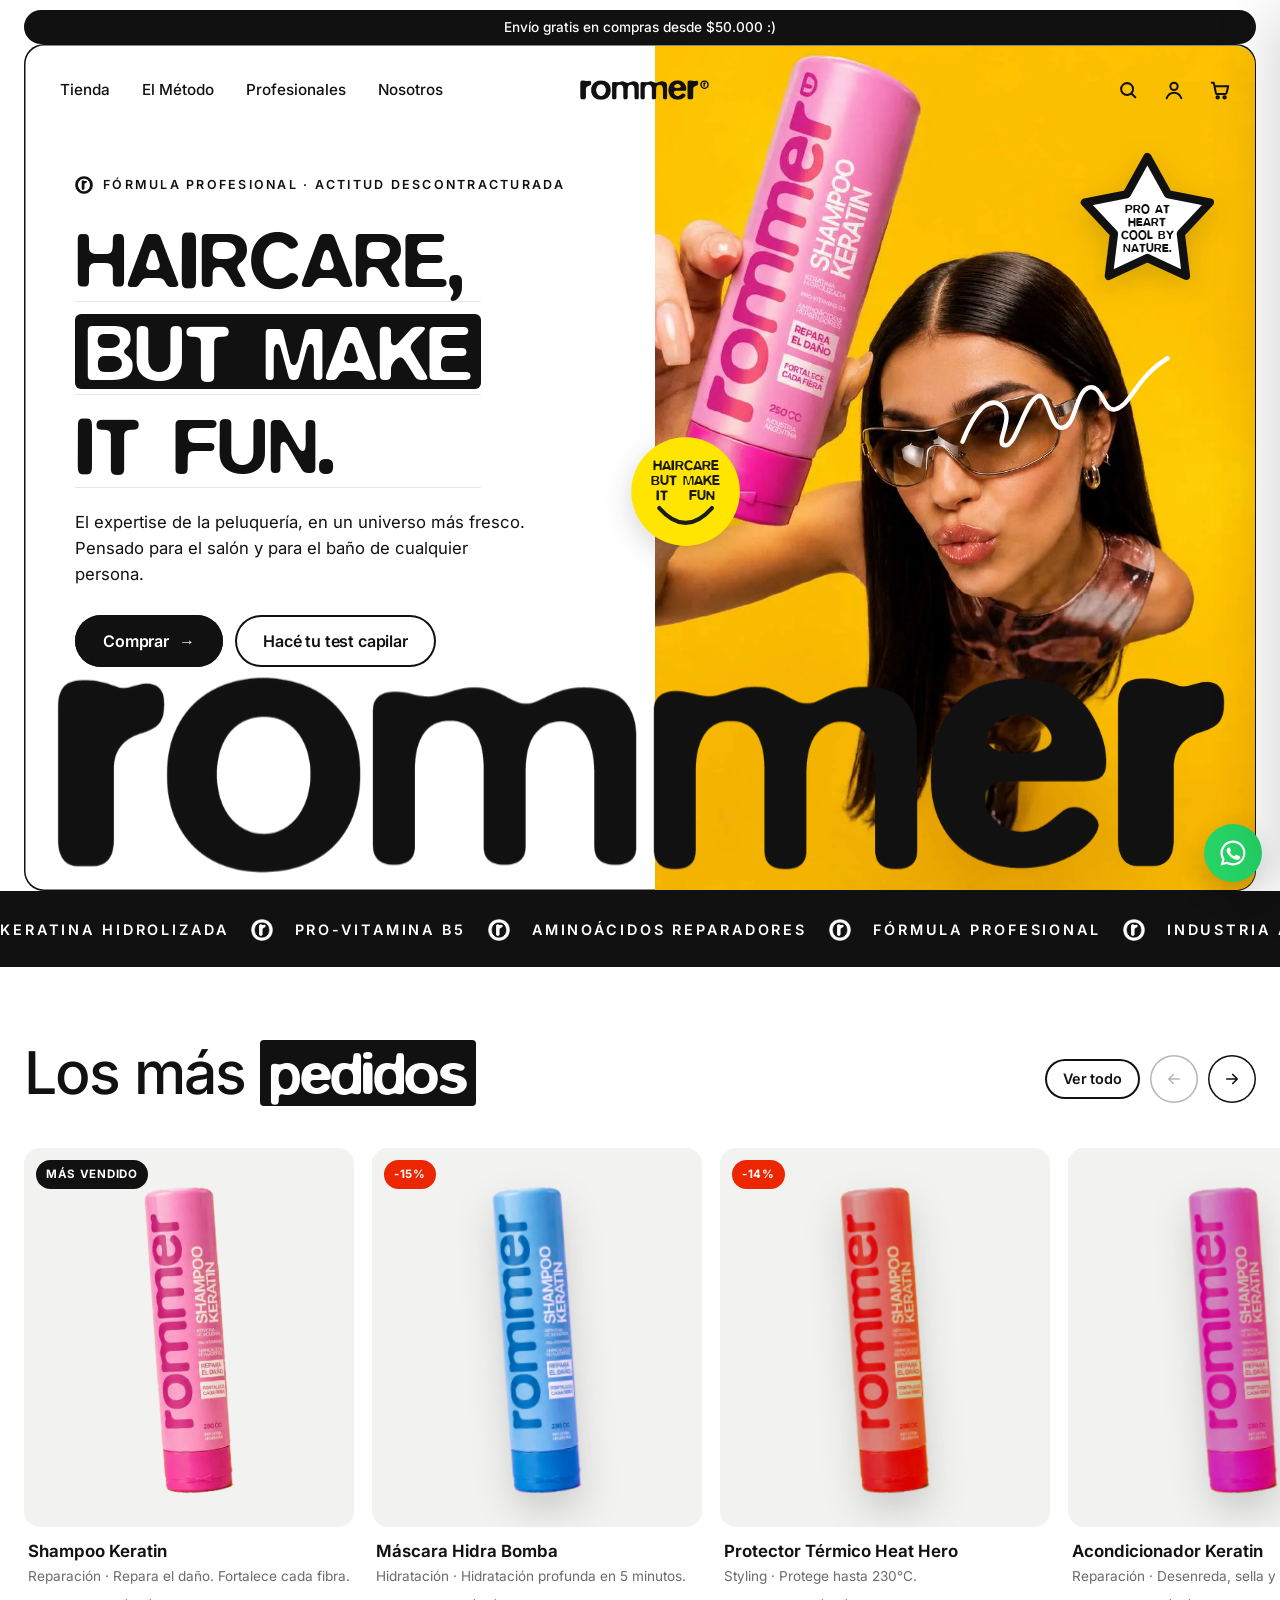
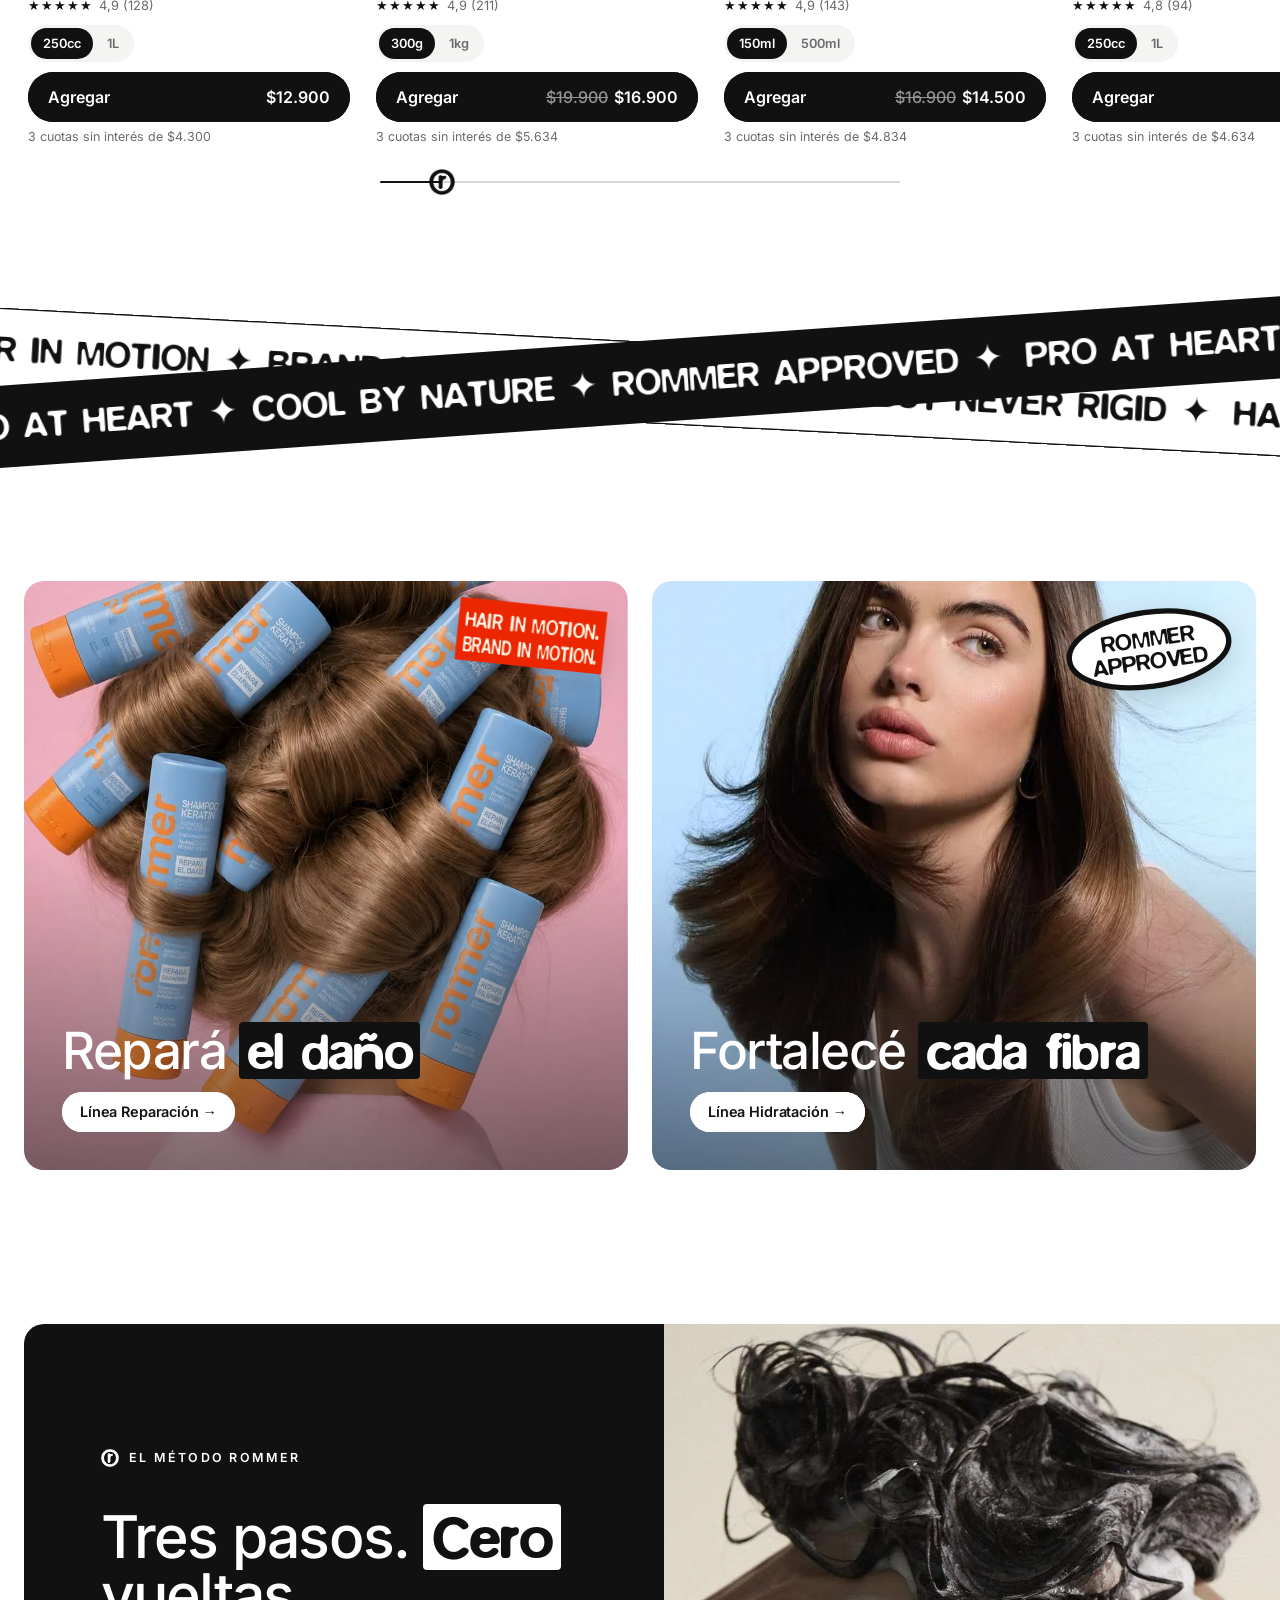
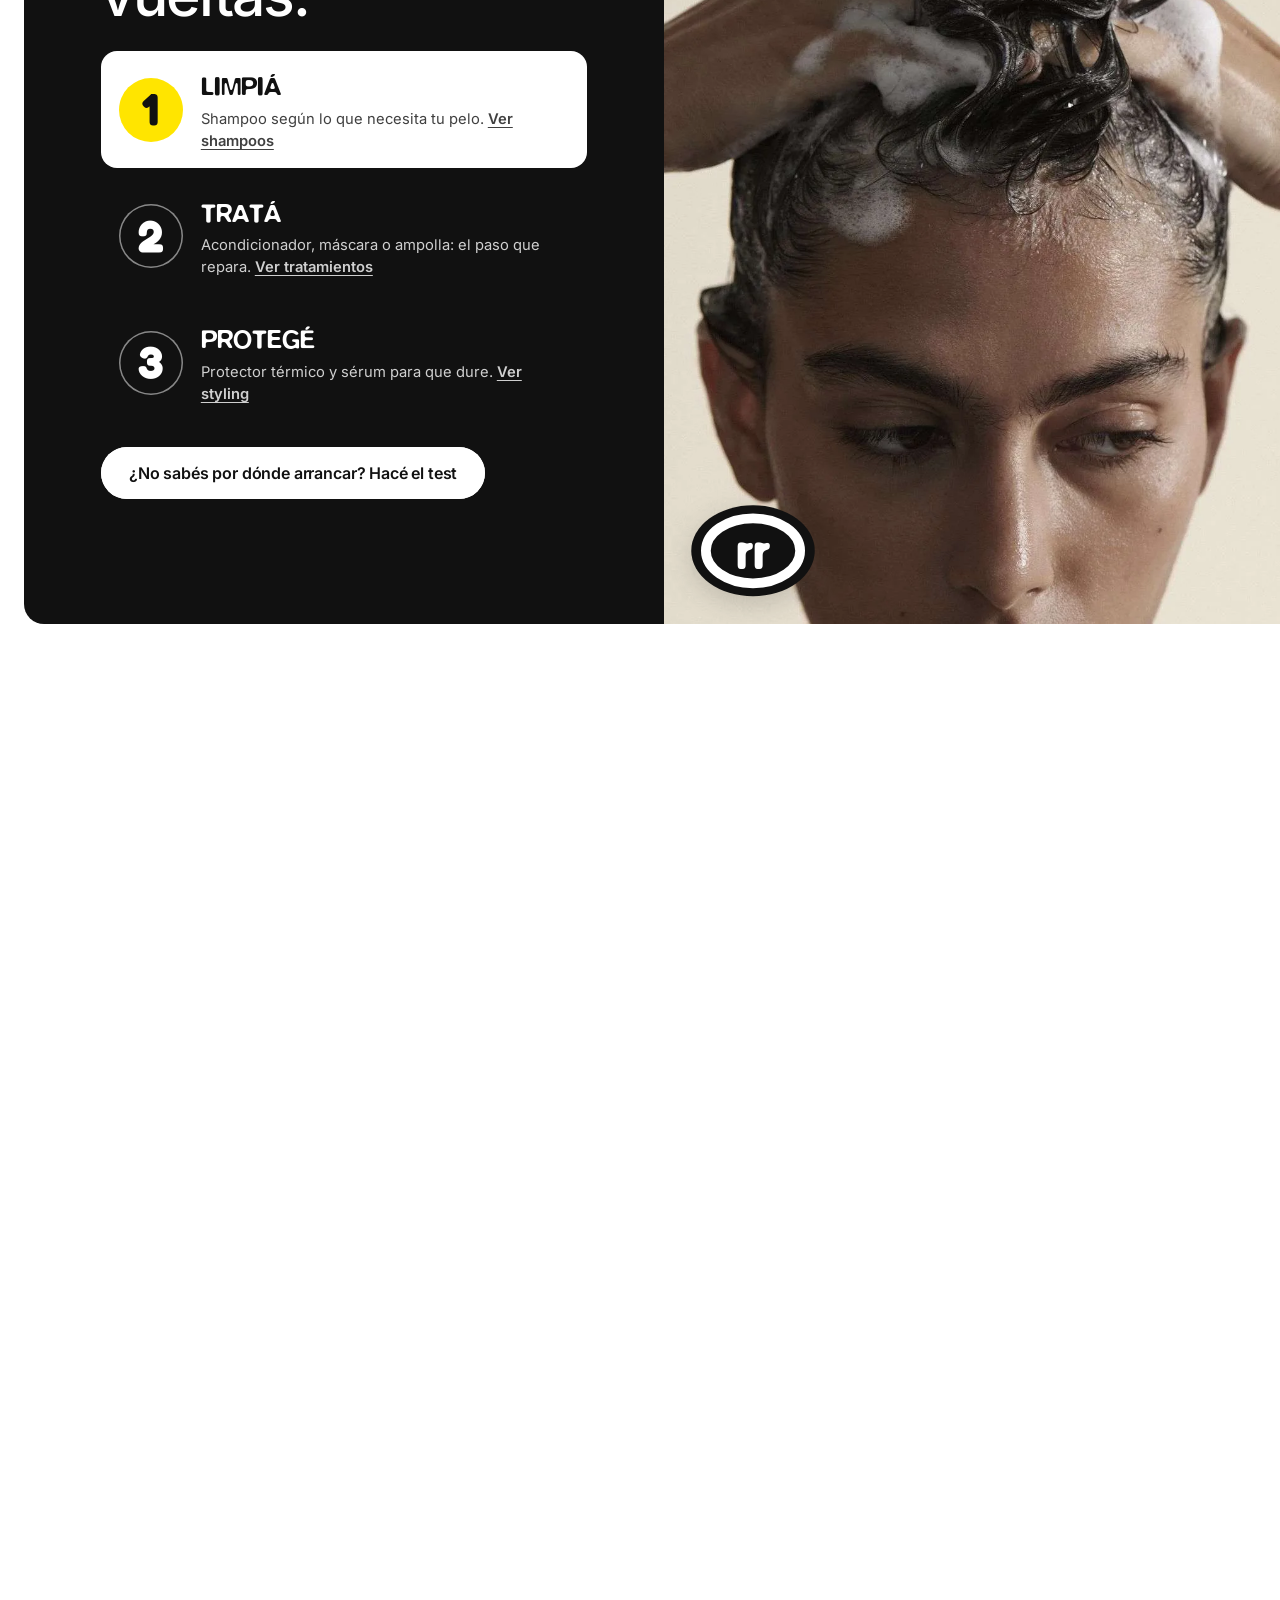
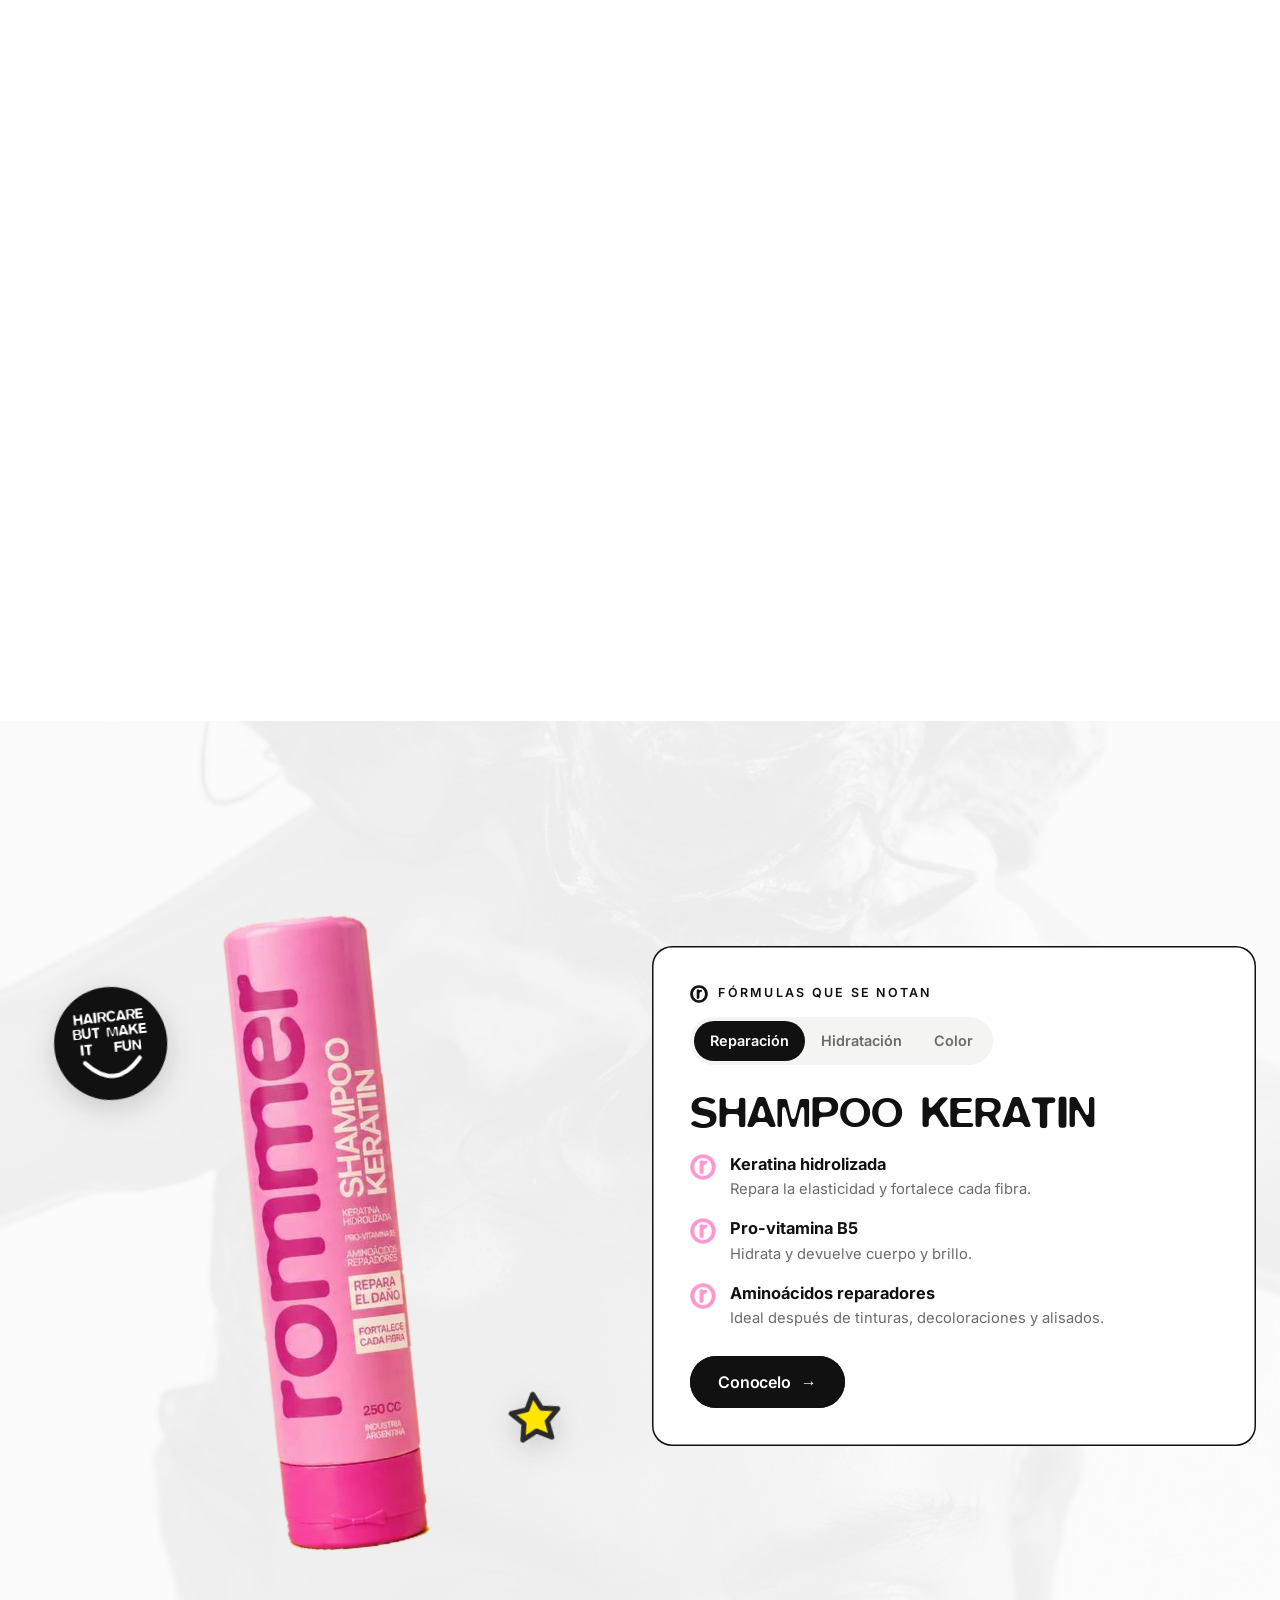
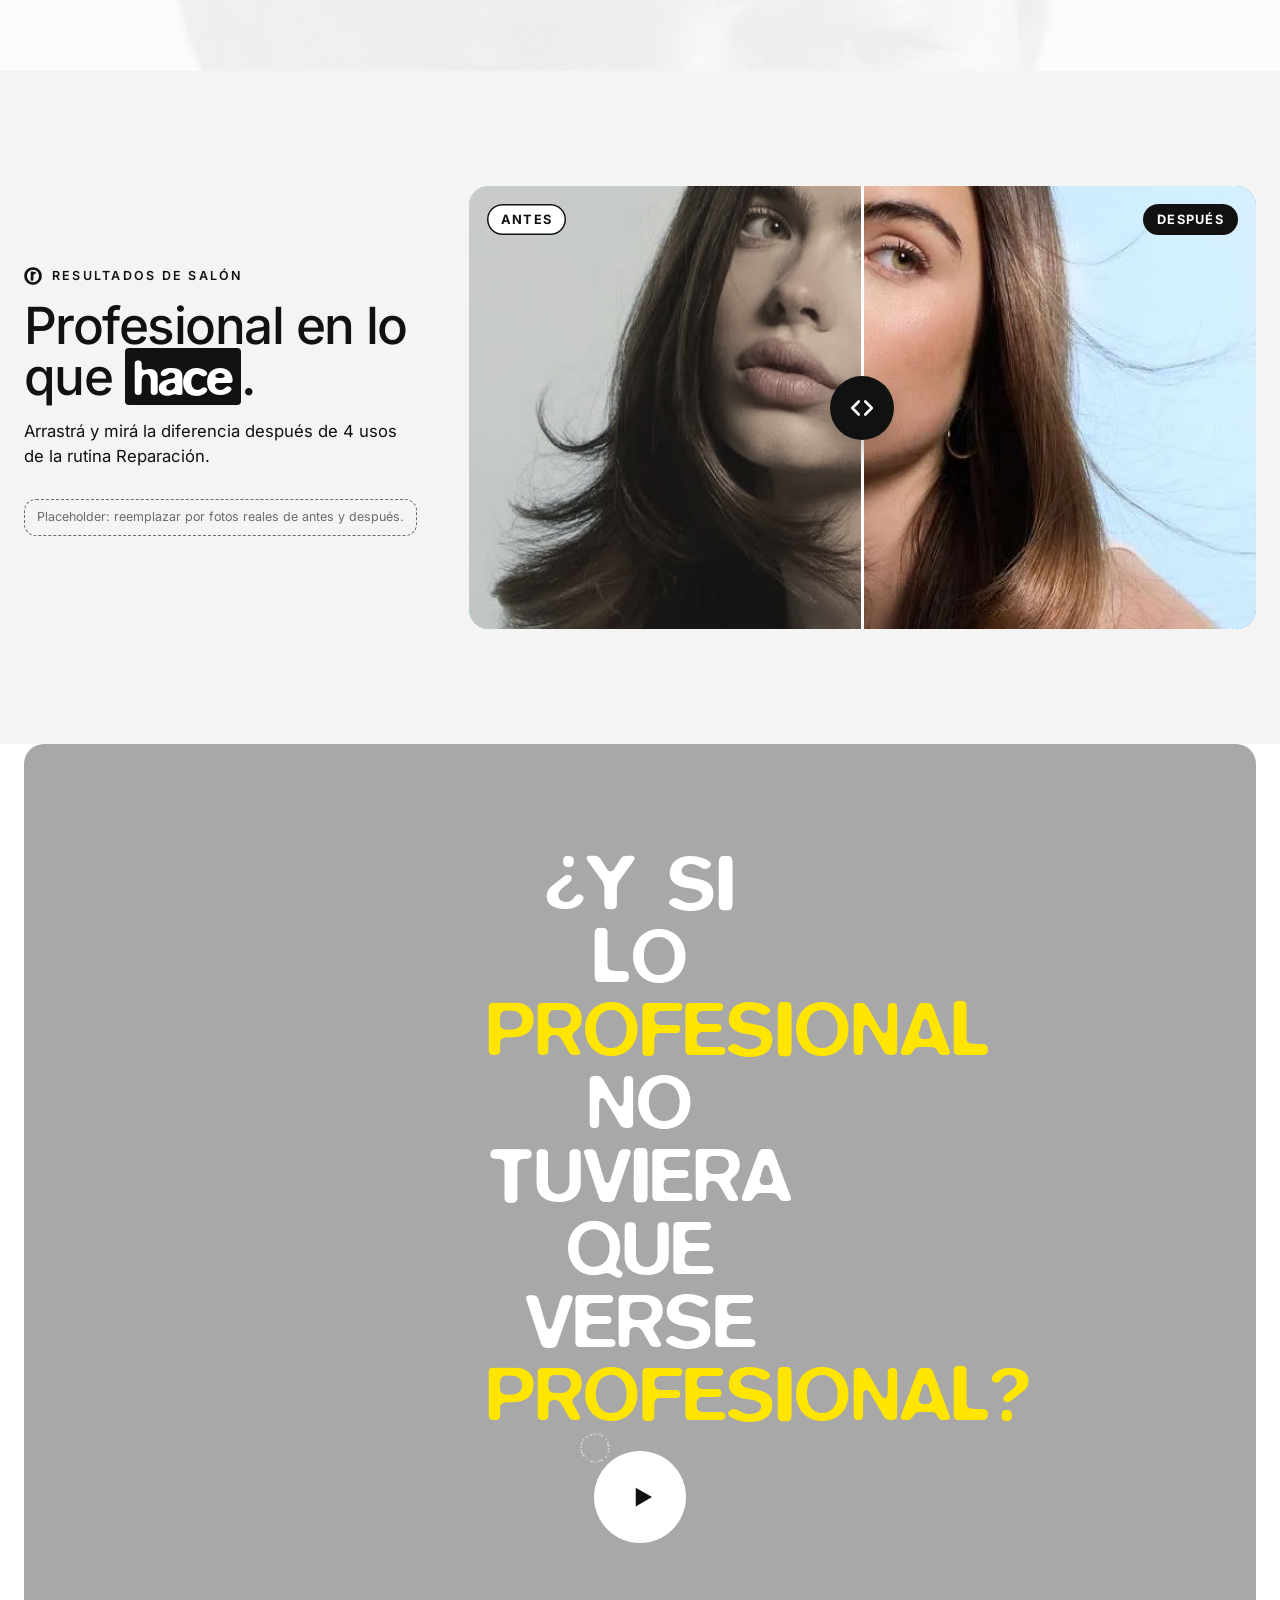
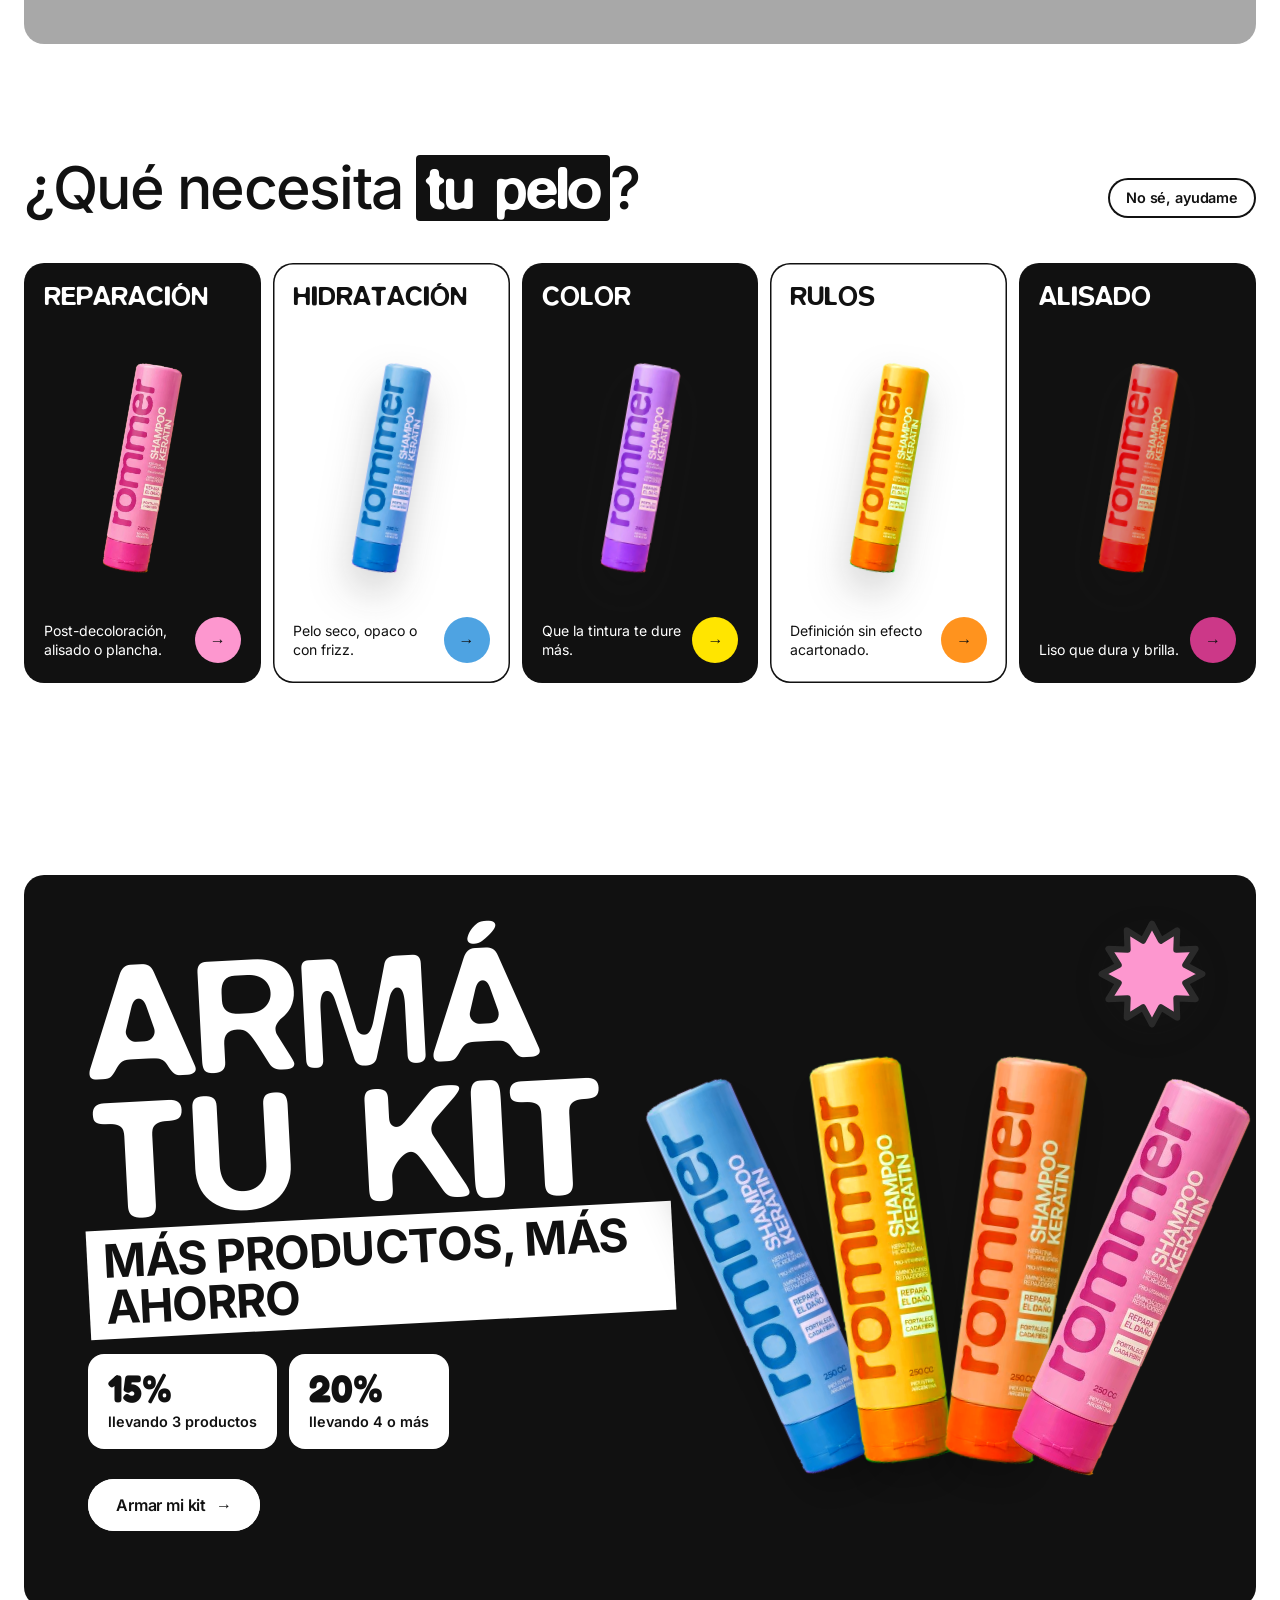
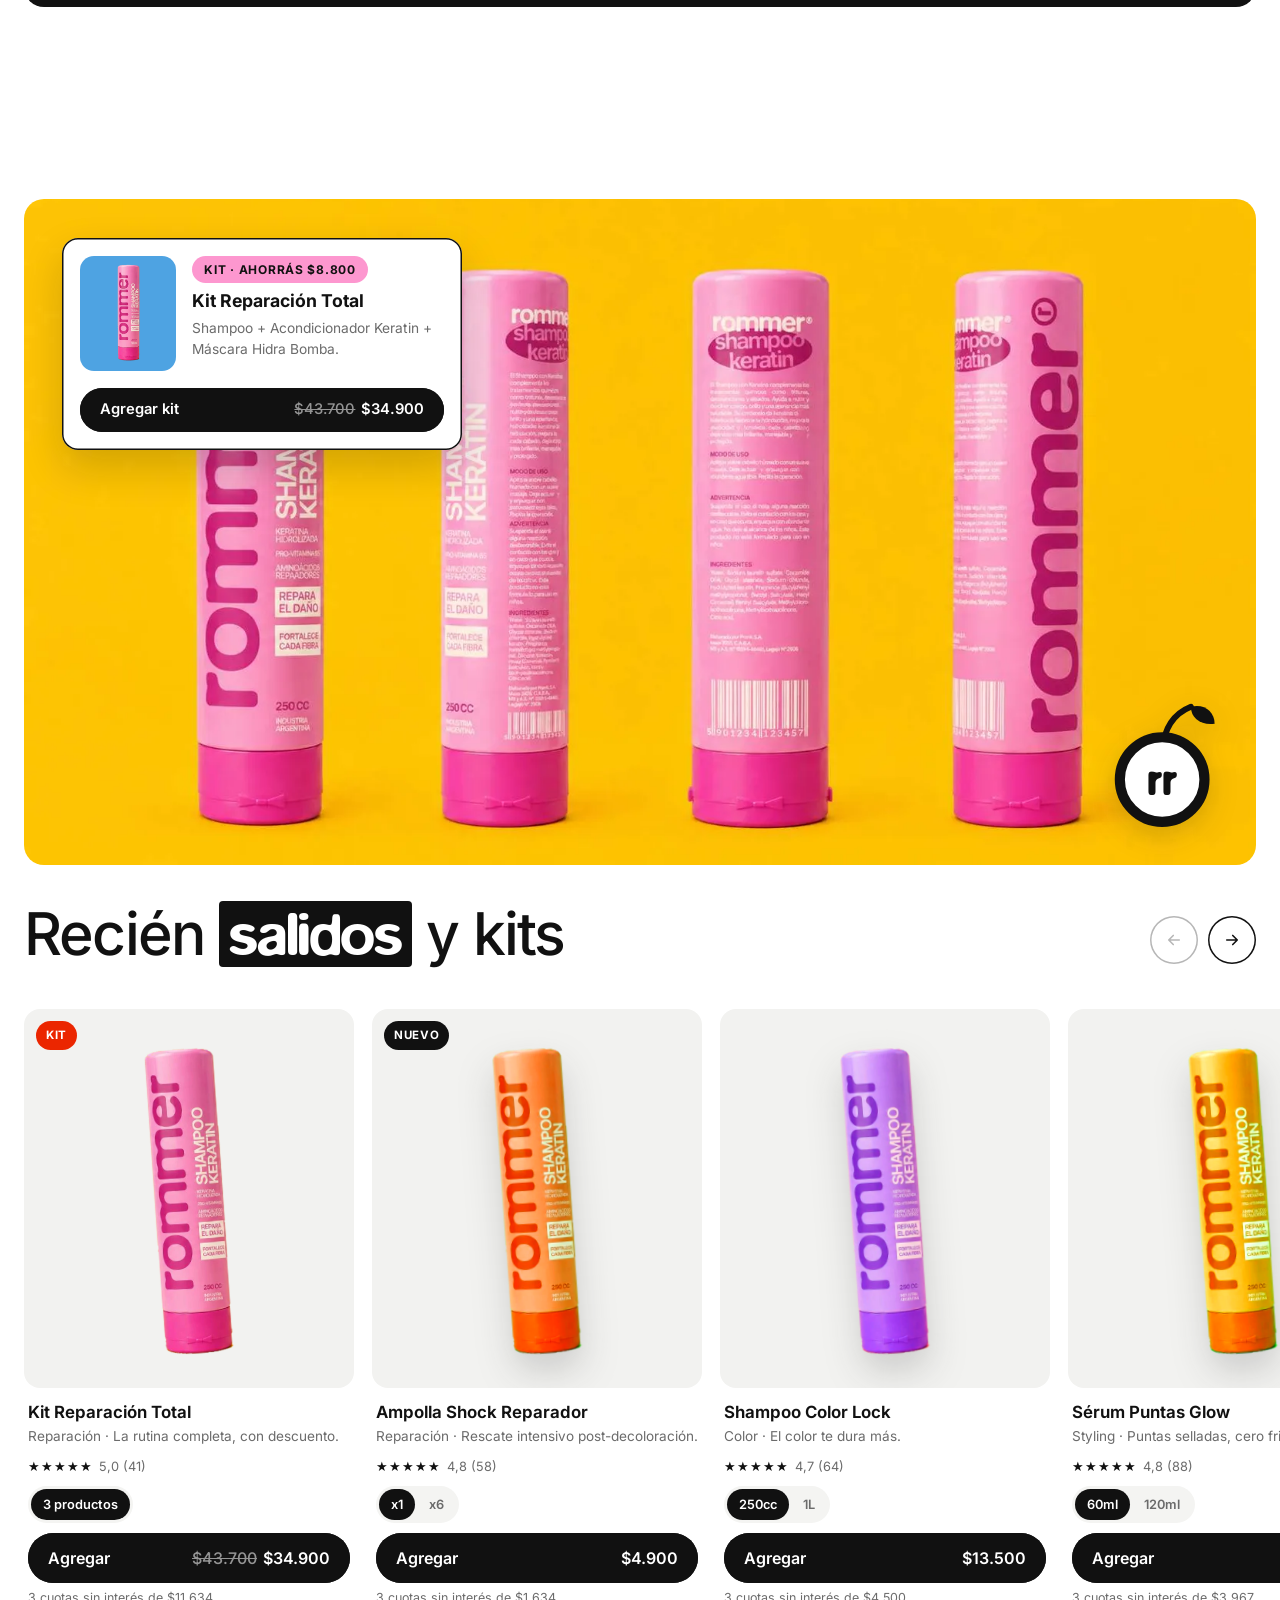
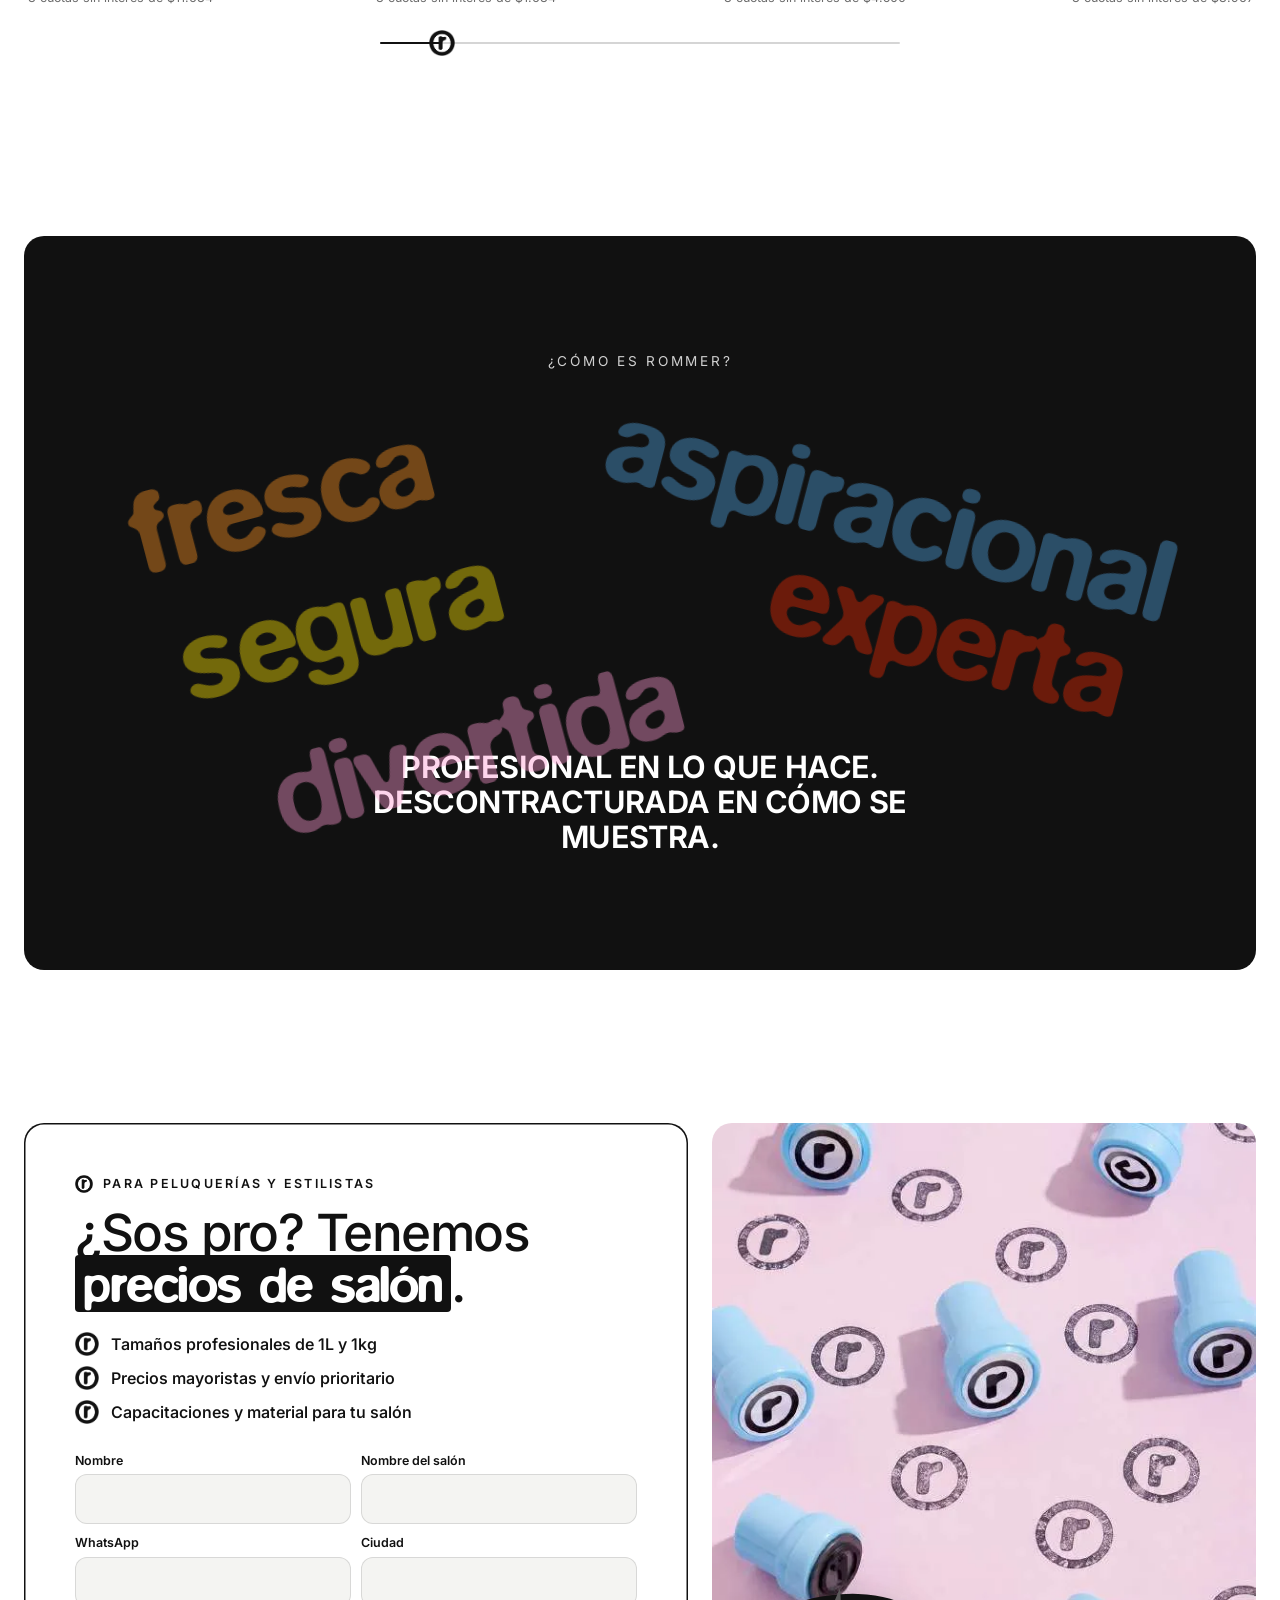
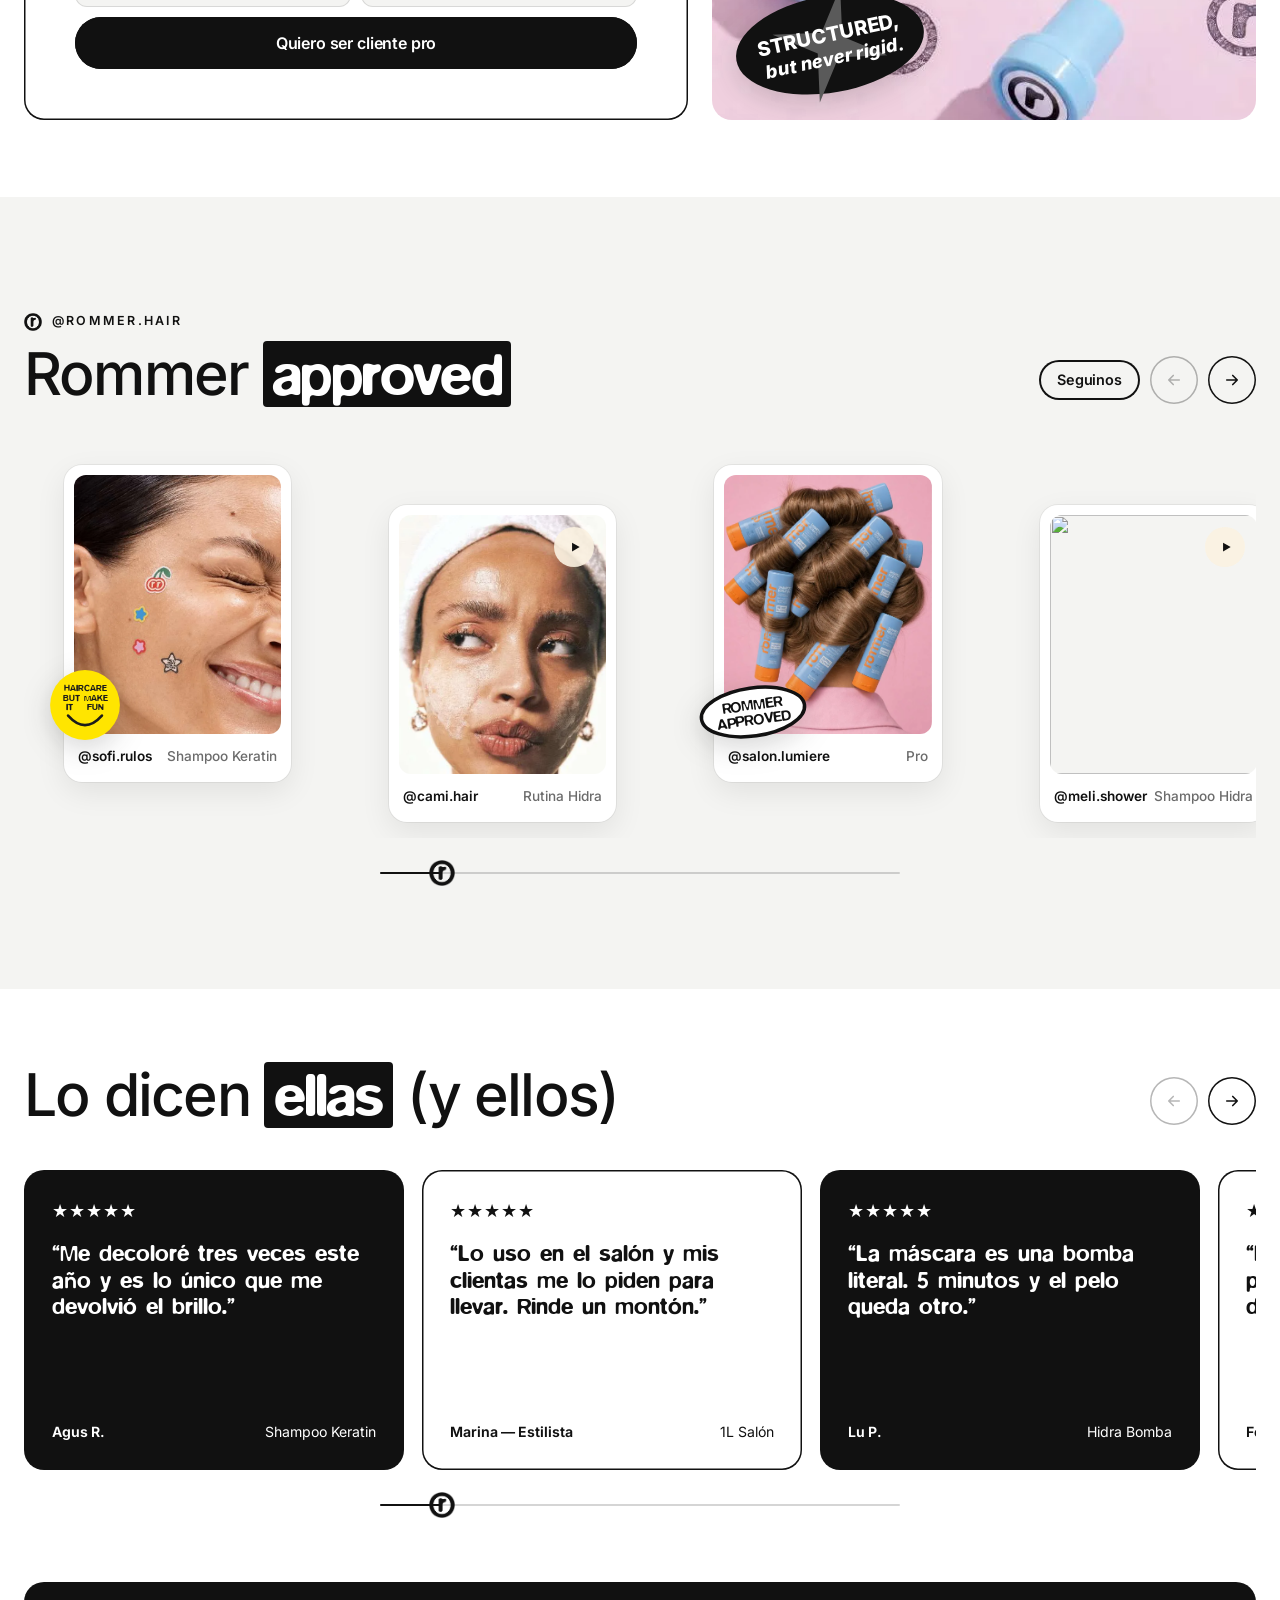
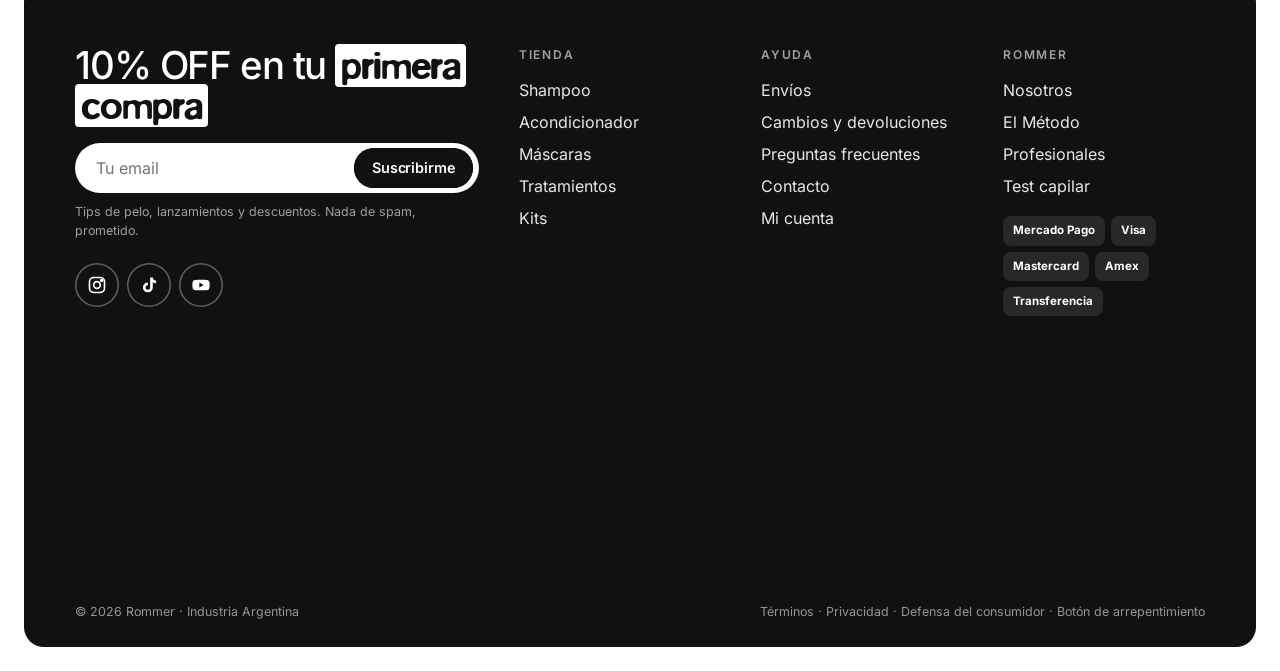
==== index.html @ c5ad6b95 "Add files via upload" ====
<!doctype html>
<html lang="es-AR">
<head>
<meta charset="utf-8">
<meta name="viewport" content="width=device-width, initial-scale=1">
<title>Rommer — Cuidado capilar, pero con onda</title>
<meta name="description" content="Rommer: fórmula profesional, actitud descontracturada. Shampoo, acondicionador, máscaras y tratamientos para usar en casa o en el salón.">
<link rel="preload" href="assets/fonts/blur-medium.woff2" as="font" type="font/woff2" crossorigin>
<link rel="preload" href="assets/fonts/fredoka-latin-standard-normal.woff2" as="font" type="font/woff2" crossorigin>
<link rel="preload" href="assets/fonts/inter-latin-wght-normal.woff2" as="font" type="font/woff2" crossorigin>
<link rel="stylesheet" href="vendor/swiper-bundle.min.css">
<link rel="stylesheet" href="vendor/lenis.css">
<link rel="stylesheet" href="assets/css/rommer.css">
</head>
<body data-page="home">

<!-- Preloader -->
<div class="preloader" aria-hidden="true"><span class="js-wordmark"></span><div class="preloader__bar"><i></i></div></div>

<!-- 1. Barra de anuncio -->
<div class="announce" role="region" aria-label="Novedades">
  <div class="announce__pill">
    <p class="announce__msg">Prototipo de diseño · productos y precios de ejemplo</p>
    <p class="announce__msg">Envío gratis en compras desde $50.000 :)</p>
    <p class="announce__msg">3 cuotas sin interés con todas las tarjetas</p>
    <p class="announce__msg">Armá tu kit: 3 productos 15% OFF · 4 productos 20% OFF</p>
  </div>
</div>

<!-- 2. Header -->
<header class="header">
  <div class="header__bar">
    <nav class="header__nav" aria-label="Principal">
      <button class="js-mega" aria-expanded="false" aria-controls="mega">Tienda</button>
      <a href="#metodo">El Método</a>
      <a href="#profesionales">Profesionales</a>
      <a href="#" class="js-soon" data-soon="La página Nosotros la armamos en la próxima etapa">Nosotros</a>
    </nav>
    <button class="icon-btn burger js-burger" aria-label="Abrir menú"><svg viewBox="0 0 24 24" fill="none" stroke="currentColor" stroke-width="2.2" stroke-linecap="round"><path d="M4 8h16M4 16h11"/></svg></button>
    <a class="header__logo" href="index.html" aria-label="Rommer, inicio"><span class="logo-img"></span></a>
    <div class="header__actions">
      <button class="icon-btn js-search" aria-label="Buscar"><svg viewBox="0 0 24 24" fill="none" stroke="currentColor" stroke-width="2.2" stroke-linecap="round"><circle cx="11" cy="11" r="6.5"/><path d="m20 20-4-4"/></svg></button>
      <a class="icon-btn header__search-desk js-soon" href="#" data-soon="Mi cuenta la conecta WooCommerce en WordPress" aria-label="Mi cuenta"><svg viewBox="0 0 24 24" fill="none" stroke="currentColor" stroke-width="2.2" stroke-linecap="round"><circle cx="12" cy="8" r="4"/><path d="M4 21c1.5-4 4.5-6 8-6s6.5 2 8 6"/></svg></a>
      <button class="icon-btn cart-btn js-open-cart" aria-label="Abrir changuito"><svg viewBox="0 0 24 24" fill="none" stroke="currentColor" stroke-width="2.2" stroke-linecap="round" stroke-linejoin="round"><path d="M3 4h2.2l2.3 11.2a1.5 1.5 0 0 0 1.5 1.2h8.6a1.5 1.5 0 0 0 1.5-1.1L21 8H6.2"/><circle cx="9.5" cy="20" r="1.3"/><circle cx="17" cy="20" r="1.3"/></svg><span class="cart-count">0</span></button>
    </div>
  </div>
  <!-- Mega-menú -->
  <div class="mega" id="mega">
    <div><h4>Por categoría</h4><ul>
      <li><a href="#mas-vendidos">Shampoo</a></li><li><a href="#mas-vendidos">Acondicionador</a></li><li><a href="#mas-vendidos">Máscaras</a></li><li><a href="#mas-vendidos">Tratamientos</a></li><li><a href="#mas-vendidos">Styling</a></li><li><a href="#novedades">Kits <small>ahorrá hasta 20%</small></a></li></ul></div>
    <div><h4>Por necesidad</h4><ul>
      <li><a href="#necesidades">Reparación</a></li><li><a href="#necesidades">Hidratación</a></li><li><a href="#necesidades">Color</a></li><li><a href="#necesidades">Rulos</a></li><li><a href="#necesidades">Alisado</a></li></ul></div>
    <div><h4>El Método Rommer</h4><ul>
      <li><a href="#metodo">1. Limpiá</a></li><li><a href="#metodo">2. Tratá</a></li><li><a href="#metodo">3. Protegé</a></li><li><a href="#" class="js-quiz">Test capilar <small>2 min</small></a></li></ul></div>
    <a class="mega__feature" href="#novedades"><img src="assets/img/campaign-pink.webp" alt="" loading="lazy"><span class="btn btn--cream btn--sm">Kit Reparación Total →</span></a>
  </div>
</header>

<!-- Menú mobile -->
<nav class="mmenu" aria-label="Menú mobile">
  <button class="icon-btn mmenu__close js-close" aria-label="Cerrar menú"><svg viewBox="0 0 24 24" fill="none" stroke="currentColor" stroke-width="2.2" stroke-linecap="round"><path d="M6 6l12 12M18 6 6 18"/></svg></button>
  <a class="big" href="#mas-vendidos">Tienda</a>
  <a class="big" href="#metodo">El Método</a>
  <a class="big" href="#necesidades">Necesidades</a>
  <a class="big" href="#profesionales">Profesionales</a>
  <a class="big js-quiz" href="#">Test capilar</a>
  <div class="mmenu__small"><a href="#">Mi cuenta</a><a href="#">Envíos</a><a href="#">Preguntas frecuentes</a><a href="#">Contacto</a></div>
</nav>

<!-- Buscador -->
<div class="search" role="dialog" aria-label="Buscar productos">
  <div class="search__box">
    <input class="search__input" type="search" placeholder="¿Qué necesita tu pelo?" aria-label="Buscar">
    <div class="search__results"></div>
  </div>
</div>

<main id="top">

  <!-- 3. Hero -->
  <section class="hero" aria-label="Rommer">
    <div class="hero__card">
      <div class="hero__copy">
        <p class="eyebrow"><span class="r-dot"></span>Fórmula profesional · Actitud descontracturada</p>
        <h1 class="display hero__title"><span class="line"><span>Haircare,</span></span><span class="line"><span class="pink">but make</span></span><span class="line"><span>it fun.</span></span></h1>
        <p class="lead">El expertise de la peluquería, en un universo más fresco. Pensado para el salón y para el baño de cualquier persona.</p>
        <div class="hero__ctas">
          <a class="btn btn--ink" href="#mas-vendidos">Comprar <span class="arrow">→</span></a>
          <a class="btn btn--line js-quiz" href="#">Hacé tu test capilar</a>
        </div>
      </div>
      <div class="hero__media">
        <img src="assets/img/campaign-yellow.webp" alt="Chica con anteojos sosteniendo el Shampoo Keratin de Rommer sobre fondo amarillo" fetchpriority="high">
      </div>
      <svg class="hero__scribble" viewBox="0 0 260 90" fill="none" aria-hidden="true"><path pathLength="1" d="M6 60c20-30 40-46 52-30s-18 40-6 44 30-40 46-46 6 40 22 40 22-36 38-38 10 30 24 30c18 0 30-30 70-44" stroke="currentColor" stroke-width="5" stroke-linecap="round" stroke-linejoin="round"/></svg>
      <span class="sticker hero__badge spin-slow" data-sticker="proheart" data-depth="1.2" style="animation-duration:22s"></span>
      <span class="sticker float hero__smiley" data-sticker="smiley" data-tone="color" data-depth=".8"></span>
      <div class="hero__word" aria-hidden="true"><span class="js-wordmark"></span></div>
    </div>
  </section>

  <!-- 4. Marquee de beneficios -->
  <div class="marquee benefits" aria-label="Beneficios" style="--dur:40s">
    <div class="marquee__track">
      <span class="marquee__item">Keratina hidrolizada <span class="r-dot"></span> Pro-vitamina B5 <span class="r-dot"></span> Aminoácidos reparadores <span class="r-dot"></span> Fórmula profesional <span class="r-dot"></span> Industria argentina <span class="r-dot"></span></span>
      <span class="marquee__item" aria-hidden="true">Keratina hidrolizada <span class="r-dot"></span> Pro-vitamina B5 <span class="r-dot"></span> Aminoácidos reparadores <span class="r-dot"></span> Fórmula profesional <span class="r-dot"></span> Industria argentina <span class="r-dot"></span></span>
    </div>
  </div>

  <!-- 5. Carrusel Más vendidos -->
  <section class="section section--tight" id="mas-vendidos" data-carousel-wrap>
    <div class="wrap">
      <div class="section-head reveal">
        <h2 class="mix">Los más <em>pedidos</em></h2>
        <div class="section-head__side">
          <a class="btn btn--line btn--sm" href="#">Ver todo</a>
          <button class="round-arrow js-prev" aria-label="Anterior"><svg viewBox="0 0 24 24" fill="none" stroke="currentColor" stroke-width="2.2" stroke-linecap="round" stroke-linejoin="round"><path d="M19 12H5M11 6l-6 6 6 6"/></svg></button>
          <button class="round-arrow js-next" aria-label="Siguiente"><svg viewBox="0 0 24 24" fill="none" stroke="currentColor" stroke-width="2.2" stroke-linecap="round" stroke-linejoin="round"><path d="M5 12h14M13 6l6 6-6 6"/></svg></button>
        </div>
      </div>
      <div class="swiper carousel js-carousel" data-products="shampoo-keratin,mascara-hidra-bomba,heat-hero,acondicionador-keratin,serum-glow,ampolla-shock,shampoo-hidra,color-lock">
        <div class="swiper-wrapper"></div>
      </div>
      <div class="r-progress" aria-hidden="true"><div class="r-progress__fill"></div><div class="r-progress__knob"><span class="r-dot"></span></div></div>
    </div>
  </section>

  <!-- Cintas cruzadas -->
  <div class="tapes" aria-hidden="true">
    <div class="tape tape--b marquee marquee--rev" style="--dur:34s"><div class="marquee__track">
      <span class="marquee__item">Hair in motion ✦ Brand in motion ✦ Structured but never rigid ✦</span><span class="marquee__item">Hair in motion ✦ Brand in motion ✦ Structured but never rigid ✦</span>
    </div></div>
    <div class="tape tape--a marquee" style="--dur:26s"><div class="marquee__track">
      <span class="marquee__item">Pro at heart ✦ Cool by nature ✦ Rommer approved ✦</span><span class="marquee__item">Pro at heart ✦ Cool by nature ✦ Rommer approved ✦</span>
    </div></div>
  </div>

  <!-- 6. Banners 50/50 -->
  <section class="section section--tight">
    <div class="wrap duo">
      <a class="duo__card reveal" href="producto.html#shampoo-keratin">
        <img src="assets/img/campaign-pink.webp" alt="Cabeza con ruleros hechos con envases de Rommer sobre fondo rosa" loading="lazy">
        <div class="duo__body"><p class="mix">Repará <em>el daño</em></p><span class="btn btn--cream btn--sm">Línea Reparación →</span></div>
        <span class="sticker" data-sticker="motion" data-tone="color" style="width:150px;top:22px;right:22px;transform:rotate(6deg)"></span>
      </a>
      <a class="duo__card reveal" href="producto.html#mascara-hidra-bomba">
        <img src="assets/img/campaign-blue.webp" alt="Chica con pelo largo en movimiento sobre fondo celeste" loading="lazy">
        <div class="duo__body"><p class="mix">Fortalecé <em>cada fibra</em></p><span class="btn btn--cream btn--sm">Línea Hidratación →</span></div>
        <span class="sticker" data-sticker="approved" style="width:170px;top:22px;right:22px"></span>
      </a>
    </div>
  </section>

  <!-- 7. El Método Rommer -->
  <section class="section section--tight" id="metodo">
    <div class="method">
      <div class="method__inner">
        <div class="method__left">
          <p class="eyebrow"><span class="r-dot"></span>El Método Rommer</p>
          <h2 class="mix">Tres pasos. <em>Cero</em> vueltas.</h2>
          <div class="steps">
            <div class="step" style="--c:#FFE500"><span class="step__n">1</span><div><h3>Limpiá</h3><p>Shampoo según lo que necesita tu pelo. <a href="producto.html#shampoo-keratin">Ver shampoos</a></p></div></div>
            <div class="step" style="--c:#FD97CF"><span class="step__n">2</span><div><h3>Tratá</h3><p>Acondicionador, máscara o ampolla: el paso que repara. <a href="producto.html#mascara-hidra-bomba">Ver tratamientos</a></p></div></div>
            <div class="step" style="--c:#FF931E"><span class="step__n">3</span><div><h3>Protegé</h3><p>Protector térmico y sérum para que dure. <a href="producto.html#heat-hero">Ver styling</a></p></div></div>
          </div>
          <div><a class="btn btn--yellow js-quiz" href="#">¿No sabés por dónde arrancar? Hacé el test</a></div>
        </div>
        <div class="method__right">
          <img class="method__img" src="assets/img/foam-hands.webp" alt="Manos con espuma de shampoo" loading="lazy">
          <img class="method__img" src="assets/img/towel-face.webp" alt="Chica con toalla en la cabeza" loading="lazy">
          <img class="method__img" src="assets/img/hair-comb.webp" alt="Peine celeste en pelo cobrizo" loading="lazy">
          <span class="sticker method__tag float" data-sticker="rr" style="position:absolute;width:130px"></span>
        </div>
      </div>
    </div>
  </section>

  <!-- 8. Producto estrella con pestañas -->
  <section class="section star-prod" style="--tabc:#FD97CF">
    <div class="star-prod__bg" aria-hidden="true"><img src="assets/img/foam-hands.webp" alt="" loading="lazy"></div>
    <div class="wrap star-prod__grid">
      <div class="star-prod__bottle" style="--tint:none" aria-hidden="true">
        <img class="is-active" src="assets/img/bottle-0.webp" alt="" loading="lazy">
        <img src="assets/img/bottle-1.webp" alt="" loading="lazy">
        <img src="assets/img/bottle-2.webp" alt="" loading="lazy">
        <img src="assets/img/bottle-3.webp" alt="" loading="lazy">
        <span class="sticker pop" data-sticker="smiley" style="width:120px;left:8%;top:12%"></span>
        <span class="sticker pop" data-sticker="star" data-fill="#FFE500" data-tone="color" style="width:56px;right:14%;bottom:18%"></span>
      </div>
      <div class="tabs-card reveal" data-tabs>
        <p class="eyebrow"><span class="r-dot"></span>Fórmulas que se notan</p>
        <div class="tabs" role="tablist" aria-label="Líneas">
          <button role="tab" id="t1" aria-controls="p1" aria-selected="true" data-c="pink" data-t="pink">Reparación</button>
          <button role="tab" id="t2" aria-controls="p2" aria-selected="false" data-c="sky" data-t="sky">Hidratación</button>
          <button role="tab" id="t3" aria-controls="p3" aria-selected="false" data-c="yellow" data-t="violet">Color</button>
        </div>
        <div class="tab-panel" role="tabpanel" id="p1" aria-labelledby="t1">
          <h3 class="display h-md">Shampoo Keratin</h3>
          <ul class="actives">
            <li><span class="r-dot"></span><div><strong>Keratina hidrolizada</strong><span>Repara la elasticidad y fortalece cada fibra.</span></div></li>
            <li><span class="r-dot"></span><div><strong>Pro-vitamina B5</strong><span>Hidrata y devuelve cuerpo y brillo.</span></div></li>
            <li><span class="r-dot"></span><div><strong>Aminoácidos reparadores</strong><span>Ideal después de tinturas, decoloraciones y alisados.</span></div></li>
          </ul>
          <a class="btn btn--ink" href="producto.html#shampoo-keratin">Conocelo <span class="arrow">→</span></a>
        </div>
        <div class="tab-panel" role="tabpanel" id="p2" aria-labelledby="t2" hidden>
          <h3 class="display h-md">Máscara Hidra Bomba</h3>
          <ul class="actives">
            <li><span class="r-dot"></span><div><strong>Ácido hialurónico</strong><span>Retiene la humedad dentro de la fibra.</span></div></li>
            <li><span class="r-dot"></span><div><strong>Manteca de karité</strong><span>Nutre sin apelmazar.</span></div></li>
            <li><span class="r-dot"></span><div><strong>Pantenol</strong><span>Suavidad y brillo desde el primer uso.</span></div></li>
          </ul>
          <a class="btn btn--ink" href="producto.html#mascara-hidra-bomba">Conocela <span class="arrow">→</span></a>
        </div>
        <div class="tab-panel" role="tabpanel" id="p3" aria-labelledby="t3" hidden>
          <h3 class="display h-md">Shampoo Color Lock</h3>
          <ul class="actives">
            <li><span class="r-dot"></span><div><strong>Filtro UV</strong><span>Protege el color del sol.</span></div></li>
            <li><span class="r-dot"></span><div><strong>pH ácido</strong><span>Sella la cutícula para que el color no se vaya.</span></div></li>
            <li><span class="r-dot"></span><div><strong>Aminoácidos</strong><span>Fortalece el pelo procesado.</span></div></li>
          </ul>
          <a class="btn btn--ink" href="producto.html#color-lock">Conocelo <span class="arrow">→</span></a>
        </div>
      </div>
    </div>
  </section>

  <!-- 9. Antes / después -->
  <section class="section band-gray">
    <div class="wrap ba-grid">
      <div class="reveal">
        <p class="eyebrow"><span class="r-dot"></span>Resultados de salón</p>
        <h2 class="mix" style="font-size:clamp(2rem,4vw,3.6rem)">Profesional en lo que <em>hace</em>.</h2>
        <p class="lead">Arrastrá y mirá la diferencia después de 4 usos de la rutina Reparación.</p>
        <p class="placeholder-note">Placeholder: reemplazar por fotos reales de antes y después.</p>
      </div>
      <div class="ba reveal" tabindex="0" role="slider" aria-label="Comparar antes y después" aria-valuemin="0" aria-valuemax="100" aria-valuenow="50">
        <img src="assets/img/campaign-blue.webp" alt="Después">
        <div class="ba__before" style="position:absolute;inset:0"><img src="assets/img/campaign-blue.webp" alt="Antes"></div>
        <span class="ba__label ba__label--a">Antes</span><span class="ba__label ba__label--b">Después</span>
        <div class="ba__line"></div>
        <div class="ba__handle" aria-hidden="true"><svg width="26" height="26" viewBox="0 0 24 24" fill="none" stroke="#FFFFFF" stroke-width="2.4" stroke-linecap="round" stroke-linejoin="round"><path d="M9 6l-6 6 6 6M15 6l6 6-6 6"/></svg></div>
      </div>
    </div>
  </section>

  <!-- 10. Video full-bleed -->
  <section class="film" aria-label="Video de campaña">
    <div class="film__media"><img src="assets/img/foam-kiss.webp" alt="" loading="lazy"></div>
    <div class="film__copy">
      <h2 class="display"><span class="w">¿Y</span> <span class="w">si</span> <span class="w">lo</span> <span class="w y">profesional</span> <span class="w">no</span> <span class="w">tuviera</span> <span class="w">que</span> <span class="w">verse</span> <span class="w y">profesional?</span></h2>
      <button class="play js-soon" data-soon="Acá va el video de campaña (placeholder)" aria-label="Ver video">
        <svg class="play__ring" viewBox="0 0 128 128" aria-hidden="true"><defs><path id="ring" d="M64 64m-56 0a56 56 0 1 1 112 0a56 56 0 1 1-112 0"/></defs><text><textPath href="#ring">Hair in motion ✦ Brand in motion ✦ Mirá el video ✦</textPath></text></svg>
        <svg viewBox="0 0 24 24" fill="currentColor"><path d="M7 4.5v15l13-7.5z"/></svg>
      </button>
    </div>
  </section>

  <!-- 11. Comprar por necesidad -->
  <section class="section needs-sec" id="necesidades">
    <div class="wrap">
      <div class="section-head reveal"><h2 class="mix">¿Qué necesita <em>tu pelo</em>?</h2><a class="btn btn--line btn--sm js-quiz" href="#">No sé, ayudame</a></div>
      <div class="needs">
        <a class="need" href="producto.html#shampoo-keratin" style="--c:#FD97CF;--tint:none"><h3>Repa&shy;ración</h3><img src="assets/img/bottle-0.webp" alt="" loading="lazy"><p>Post-decoloración, alisado o plancha.</p><span class="go">→</span></a>
        <a class="need" href="producto.html#mascara-hidra-bomba" style="--c:#4EA3E2;--tint:hue-rotate(-118deg) saturate(1.05)"><h3>Hidra&shy;tación</h3><img src="assets/img/bottle-0.webp" alt="" loading="lazy"><p>Pelo seco, opaco o con frizz.</p><span class="go">→</span></a>
        <a class="need" href="producto.html#color-lock" style="--c:#FFE500;--tint:hue-rotate(-48deg) saturate(1.1)"><h3>Color</h3><img src="assets/img/bottle-0.webp" alt="" loading="lazy"><p>Que la tintura te dure más.</p><span class="go">→</span></a>
        <a class="need" href="producto.html#serum-glow" style="--c:#FF931E;--tint:hue-rotate(80deg) saturate(1.9) brightness(1.18)"><h3>Rulos</h3><img src="assets/img/bottle-0.webp" alt="" loading="lazy"><p>Definición sin efecto acartonado.</p><span class="go">→</span></a>
        <a class="need" href="producto.html#heat-hero" style="--c:#CC3888;--tint:hue-rotate(32deg) saturate(2) brightness(.86)"><h3>Alisado</h3><img src="assets/img/bottle-0.webp" alt="" loading="lazy"><p>Liso que dura y brilla.</p><span class="go">→</span></a>
      </div>
    </div>
  </section>

  <!-- 12. Banner Armá tu kit -->
  <section class="section section--tight">
    <div class="kit">
      <div class="kit__grid">
        <div>
          <p class="kit__word">Armá<br>tu kit</p>
          <span class="kit__band">Más productos, más ahorro</span>
          <div class="kit__tiers">
            <div class="tier"><b>15%</b><span>llevando 3 productos</span></div>
            <div class="tier"><b>20%</b><span>llevando 4 o más</span></div>
          </div>
          <a class="btn btn--yellow js-soon" href="#" data-soon="La página “Armá tu kit” la construimos en la próxima etapa. El descuento ya funciona en el changuito :)">Armar mi kit <span class="arrow">→</span></a>
        </div>
        <div class="kit__fan" aria-hidden="true">
          <img src="assets/img/bottle-0.webp" alt="" style="--tint:hue-rotate(-118deg) saturate(1.05)">
          <img src="assets/img/bottle-0.webp" alt="" style="--tint:hue-rotate(80deg) saturate(1.9) brightness(1.18)">
          <img src="assets/img/bottle-0.webp" alt="" style="--tint:hue-rotate(58deg) saturate(1.5)">
          <img src="assets/img/bottle-0.webp" alt="" style="--tint:none">
        </div>
      </div>
      <span class="sticker spin-slow kit__burst" data-sticker="burst" data-tone="color"></span>
    </div>
  </section>

  <!-- 13. Segundo carrusel: novedades y kits -->
  <section class="section" id="novedades" data-carousel-wrap>
    <div class="wrap">
      <div class="spot reveal">
        <img src="assets/img/packaging-4.webp" alt="Cuatro envases de Shampoo Keratin sobre fondo amarillo" loading="lazy">
        <div class="spot__card"></div>
        <span class="sticker spot__tag float" data-sticker="cherry" style="position:absolute;width:110px"></span>
      </div>
      <div class="section-head reveal">
        <h2 class="mix">Recién <em>salidos</em> y kits</h2>
        <div class="section-head__side"><button class="round-arrow js-prev" aria-label="Anterior"><svg viewBox="0 0 24 24" fill="none" stroke="currentColor" stroke-width="2.2" stroke-linecap="round" stroke-linejoin="round"><path d="M19 12H5M11 6l-6 6 6 6"/></svg></button><button class="round-arrow js-next" aria-label="Siguiente"><svg viewBox="0 0 24 24" fill="none" stroke="currentColor" stroke-width="2.2" stroke-linecap="round" stroke-linejoin="round"><path d="M5 12h14M13 6l6 6-6 6"/></svg></button></div>
      </div>
      <div class="swiper carousel js-carousel" data-products="kit-reparacion-total,ampolla-shock,color-lock,serum-glow,shampoo-hidra,heat-hero">
        <div class="swiper-wrapper"></div>
      </div>
      <div class="r-progress" aria-hidden="true"><div class="r-progress__fill"></div><div class="r-progress__knob"><span class="r-dot"></span></div></div>
    </div>
  </section>

  <!-- 14. Manifiesto -->
  <section class="section section--tight">
    <div class="manifesto">
      <p class="manifesto__q">¿Cómo es Rommer?</p>
      <div class="cloud" aria-label="Fresca, aspiracional, segura, experta, divertida">
        <span style="color:#FF931E">fresca</span>
        <span style="color:#4EA3E2">aspiracional</span>
        <span style="color:#FFE500">segura</span>
        <span style="color:#EB2600">experta</span>
        <span style="color:#FD97CF">divertida</span>
      </div>
      <p class="manifesto__line">Profesional en lo que hace.<br>Descontracturada en cómo se muestra.</p>
    </div>
  </section>

  <!-- 15. Profesionales -->
  <section class="section section--tight" id="profesionales">
    <div class="wrap pro">
      <div class="pro__panel reveal">
        <p class="eyebrow"><span class="r-dot"></span>Para peluquerías y estilistas</p>
        <h2 class="mix">¿Sos pro? Tenemos <em>precios de salón</em>.</h2>
        <ul class="pro__list">
          <li><span class="r-dot"></span>Tamaños profesionales de 1L y 1kg</li>
          <li><span class="r-dot"></span>Precios mayoristas y envío prioritario</li>
          <li><span class="r-dot"></span>Capacitaciones y material para tu salón</li>
        </ul>
        <form class="form" data-demo="¡Gracias! Te escribimos por WhatsApp en menos de 24 h :)">
          <div class="field"><label for="f1">Nombre</label><input id="f1" required autocomplete="name"></div>
          <div class="field"><label for="f2">Nombre del salón</label><input id="f2" required></div>
          <div class="field"><label for="f3">WhatsApp</label><input id="f3" type="tel" required autocomplete="tel"></div>
          <div class="field"><label for="f4">Ciudad</label><input id="f4" required></div>
          <div class="field field--full"><button class="btn btn--ink btn--block" type="submit">Quiero ser cliente pro</button></div>
        </form>
      </div>
      <div class="pro__media reveal">
        <img src="assets/img/stamps-lilac.webp" alt="Sellos con la r de Rommer sobre fondo lila" loading="lazy">
        <span class="sticker float" data-sticker="structured" style="width:200px;left:18px;bottom:22px"></span>
      </div>
    </div>
  </section>

  <!-- 16. Rommer Approved (UGC) -->
  <section class="section band-gray" data-carousel-wrap>
    <div class="wrap">
      <div class="section-head reveal">
        <div><p class="eyebrow"><span class="r-dot"></span>@rommer.hair</p><h2 class="mix">Rommer <em>approved</em></h2></div>
        <div class="section-head__side"><a class="btn btn--line btn--sm" href="#">Seguinos</a><button class="round-arrow js-prev" aria-label="Anterior"><svg viewBox="0 0 24 24" fill="none" stroke="currentColor" stroke-width="2.2" stroke-linecap="round" stroke-linejoin="round"><path d="M19 12H5M11 6l-6 6 6 6"/></svg></button><button class="round-arrow js-next" aria-label="Siguiente"><svg viewBox="0 0 24 24" fill="none" stroke="currentColor" stroke-width="2.2" stroke-linecap="round" stroke-linejoin="round"><path d="M5 12h14M13 6l6 6-6 6"/></svg></button></div>
      </div>
      <div class="swiper ugc js-carousel">
        <div class="swiper-wrapper">
          <div class="swiper-slide"><figure class="polaroid"><div class="polaroid__img"><img src="assets/img/face-stickers.webp" alt="" loading="lazy"></div><figcaption>@sofi.rulos <span>Shampoo Keratin</span></figcaption><span class="sticker" data-sticker="smiley" data-tone="color"></span></figure></div>
          <div class="swiper-slide"><figure class="polaroid"><div class="polaroid__img"><img src="assets/img/towel-face.webp" alt="" loading="lazy"><span class="mini-play"><svg viewBox="0 0 24 24" fill="currentColor"><path d="M7 4.5v15l13-7.5z"/></svg></span></div><figcaption>@cami.hair <span>Rutina Hidra</span></figcaption></figure></div>
          <div class="swiper-slide"><figure class="polaroid"><div class="polaroid__img"><img src="assets/img/campaign-pink.webp" alt="" loading="lazy"></div><figcaption>@salon.lumiere <span>Pro</span></figcaption><span class="sticker" data-sticker="approved" style="width:110px"></span></figure></div>
          <div class="swiper-slide"><figure class="polaroid"><div class="polaroid__img"><img src="assets/img/foam-kiss.webp" alt="" loading="lazy" style="object-position:40% 50%"><span class="mini-play"><svg viewBox="0 0 24 24" fill="currentColor"><path d="M7 4.5v15l13-7.5z"/></svg></span></div><figcaption>@meli.shower <span>Shampoo Hidra</span></figcaption></figure></div>
          <div class="swiper-slide"><figure class="polaroid"><div class="polaroid__img"><img src="assets/img/campaign-yellow.webp" alt="" loading="lazy"></div><figcaption>@juli.mp <span>Shampoo Keratin</span></figcaption><span class="sticker" data-sticker="cherry"></span></figure></div>
          <div class="swiper-slide"><figure class="polaroid"><div class="polaroid__img"><img src="assets/img/hair-comb.webp" alt="" loading="lazy"></div><figcaption>@pelo.cobre <span>Heat Hero</span></figcaption></figure></div>
          <div class="swiper-slide"><figure class="polaroid"><div class="polaroid__img"><img src="assets/img/sticker-sheet.webp" alt="" loading="lazy"></div><figcaption>@rommer.hair <span>Stickers gratis</span></figcaption></figure></div>
        </div>
      </div>
      <div class="r-progress" aria-hidden="true"><div class="r-progress__fill"></div><div class="r-progress__knob"><span class="r-dot"></span></div></div>
    </div>
  </section>

  <!-- 17. Reseñas -->
  <section class="section section--tight" data-carousel-wrap>
    <div class="wrap">
      <div class="section-head reveal"><h2 class="mix">Lo dicen <em>ellas</em> (y ellos)</h2><div class="section-head__side"><button class="round-arrow js-prev" aria-label="Anterior"><svg viewBox="0 0 24 24" fill="none" stroke="currentColor" stroke-width="2.2" stroke-linecap="round" stroke-linejoin="round"><path d="M19 12H5M11 6l-6 6 6 6"/></svg></button><button class="round-arrow js-next" aria-label="Siguiente"><svg viewBox="0 0 24 24" fill="none" stroke="currentColor" stroke-width="2.2" stroke-linecap="round" stroke-linejoin="round"><path d="M5 12h14M13 6l6 6-6 6"/></svg></button></div></div>
      <div class="swiper reviews js-carousel">
        <div class="swiper-wrapper">
          <div class="swiper-slide"><article class="review" style="--c:#FD97CF"><span class="stars">★★★★★</span><blockquote>“Me decoloré tres veces este año y es lo único que me devolvió el brillo.”</blockquote><footer><b>Agus R.</b><span>Shampoo Keratin</span></footer></article></div>
          <div class="swiper-slide"><article class="review" style="--c:#FFE500"><span class="stars">★★★★★</span><blockquote>“Lo uso en el salón y mis clientas me lo piden para llevar. Rinde un montón.”</blockquote><footer><b>Marina — Estilista</b><span>1L Salón</span></footer></article></div>
          <div class="swiper-slide"><article class="review" style="--c:#4EA3E2"><span class="stars">★★★★★</span><blockquote>“La máscara es una bomba literal. 5 minutos y el pelo queda otro.”</blockquote><footer><b>Lu P.</b><span>Hidra Bomba</span></footer></article></div>
          <div class="swiper-slide"><article class="review" style="--c:#FF931E"><span class="stars">★★★★★</span><blockquote>“Por fin un producto profesional que da ganas de dejar a la vista en el baño :)”</blockquote><footer><b>Fede M.</b><span>Kit Reparación</span></footer></article></div>
          <div class="swiper-slide"><article class="review" style="--c:#FBF2E1;box-shadow:inset 0 0 0 2px #1B1B1B"><span class="stars">★★★★★</span><blockquote>“Plancha todos los días y cero puntas quemadas. Heat Hero es mi nuevo mejor amigo.”</blockquote><footer><b>Caro S.</b><span>Heat Hero</span></footer></article></div>
        </div>
      </div>
      <div class="r-progress" aria-hidden="true"><div class="r-progress__fill"></div><div class="r-progress__knob"><span class="r-dot"></span></div></div>
    </div>
  </section>

</main>

<!-- 18. Footer -->
<footer class="footer">
  <div class="footer__card">
    <div class="footer__top">
      <div class="news">
        <p class="mix">10% OFF en tu <em>primera compra</em></p>
        <form data-demo="¡Listo! Tu código es HOLAROMMER10 <3"><input type="email" placeholder="Tu email" aria-label="Email" required><button class="btn btn--ink btn--sm" type="submit">Suscribirme</button></form>
        <small>Tips de pelo, lanzamientos y descuentos. Nada de spam, prometido.</small>
        <div class="socials">
          <a href="#" aria-label="Instagram"><svg viewBox="0 0 24 24" fill="none" stroke="currentColor" stroke-width="2"><rect x="3" y="3" width="18" height="18" rx="5"/><circle cx="12" cy="12" r="4"/><circle cx="17.5" cy="6.5" r="1" fill="currentColor"/></svg></a>
          <a href="#" aria-label="TikTok"><svg viewBox="0 0 24 24" fill="currentColor"><path d="M16.5 3c.4 2.2 1.8 3.6 4 3.8v3.1a7.3 7.3 0 0 1-4-1.3v6.3A5.9 5.9 0 1 1 10.6 9v3.2a2.8 2.8 0 1 0 2.8 2.7V3h3.1Z"/></svg></a>
          <a href="#" aria-label="YouTube"><svg viewBox="0 0 24 24" fill="currentColor"><path d="M22 8.2a3 3 0 0 0-2.1-2.1C18 5.6 12 5.6 12 5.6s-6 0-7.9.5A3 3 0 0 0 2 8.2 31 31 0 0 0 1.6 12 31 31 0 0 0 2 15.8a3 3 0 0 0 2.1 2.1c1.9.5 7.9.5 7.9.5s6 0 7.9-.5a3 3 0 0 0 2.1-2.1c.3-1.2.4-2.5.4-3.8s-.1-2.6-.4-3.8ZM10 15V9l5.2 3L10 15Z"/></svg></a>
        </div>
      </div>
      <div><h4>Tienda</h4><ul><li><a href="#mas-vendidos">Shampoo</a></li><li><a href="#mas-vendidos">Acondicionador</a></li><li><a href="#mas-vendidos">Máscaras</a></li><li><a href="#mas-vendidos">Tratamientos</a></li><li><a href="#novedades">Kits</a></li></ul></div>
      <div><h4>Ayuda</h4><ul><li><a href="#">Envíos</a></li><li><a href="#">Cambios y devoluciones</a></li><li><a href="#">Preguntas frecuentes</a></li><li><a href="#">Contacto</a></li><li><a href="#">Mi cuenta</a></li></ul></div>
      <div><h4>Rommer</h4><ul><li><a href="#">Nosotros</a></li><li><a href="#metodo">El Método</a></li><li><a href="#profesionales">Profesionales</a></li><li><a href="#" class="js-quiz">Test capilar</a></li></ul>
        <div class="pay"><span>Mercado Pago</span><span>Visa</span><span>Mastercard</span><span>Amex</span><span>Transferencia</span></div></div>
    </div>
    <div class="footer__word" aria-hidden="true"><span class="js-wordmark"></span></div>
    <div class="footer__legal"><span>© 2026 Rommer · Industria Argentina</span><span>Términos · Privacidad · Defensa del consumidor · Botón de arrepentimiento</span></div>
  </div>
</footer>

<!-- Changuito (drawer) -->
<div class="overlay" id="overlay"></div>
<aside class="drawer" id="drawer" aria-hidden="true" aria-label="Changuito" data-lenis-prevent>
  <div class="drawer__head"><h2>Changuito <small class="js-cart-n"></small></h2><button class="icon-btn js-close" aria-label="Cerrar changuito"><svg viewBox="0 0 24 24" fill="none" stroke="currentColor" stroke-width="2.2" stroke-linecap="round"><path d="M6 6l12 12M18 6 6 18"/></svg></button></div>
  <div class="ship"><p></p><div class="ship__bar"><div class="ship__fill"></div><div class="ship__knob"><span class="r-dot"></span></div></div></div>
  <div class="kit-msg" hidden></div>
  <div class="drawer__body"></div>
  <div class="upsell"><h5>Completá tu rutina</h5><div class="upsell__row"></div></div>
  <div class="drawer__foot">
    <div class="tot"><span>Subtotal</span><span class="js-sub"></span></div>
    <div class="tot tot--disc js-disc-row" hidden><span>Descuento kit</span><span class="js-disc"></span></div>
    <div class="tot tot--big"><span>Total</span><span class="js-total"></span></div>
    <small class="js-cuotas"></small>
    <button class="btn btn--ink btn--block js-checkout" type="button">Finalizar compra <span class="arrow">→</span></button>
    <small>Pagás con Mercado Pago · Envíos a todo el país</small>
  </div>
</aside>

<a class="wa" href="https://wa.me/5491100000000" target="_blank" rel="noopener" aria-label="Escribinos por WhatsApp"><svg viewBox="0 0 24 24" fill="currentColor"><path d="M12 2a10 10 0 0 0-8.6 15.1L2 22l5-1.3A10 10 0 1 0 12 2Zm0 18.2a8.2 8.2 0 0 1-4.2-1.2l-.3-.2-3 .8.8-2.9-.2-.3A8.2 8.2 0 1 1 12 20.2Zm4.5-6.1c-.2-.1-1.5-.7-1.7-.8s-.4-.1-.6.1-.7.8-.8 1-.3.2-.5.1a6.7 6.7 0 0 1-3.3-2.9c-.3-.4.3-.4.8-1.4.1-.2 0-.3 0-.4l-.8-1.8c-.2-.5-.4-.4-.6-.4h-.5a1 1 0 0 0-.7.3 3 3 0 0 0-.9 2.2 5.2 5.2 0 0 0 1.1 2.7 11.9 11.9 0 0 0 4.6 4c1.7.7 2.3.8 3.2.7a2.7 2.7 0 0 0 1.8-1.3 2.2 2.2 0 0 0 .1-1.3c0-.1-.2-.2-.4-.3Z"/></svg></a>

<script src="vendor/gsap.min.js"></script>
<script src="vendor/ScrollTrigger.min.js"></script>
<script src="vendor/lenis.min.js"></script>
<script src="vendor/swiper-bundle.min.js"></script>
<script src="assets/js/rommer.js"></script>
</body>
</html>
---- vendor/lenis.css ----
html.lenis,
html.lenis body {
  height: auto;
}

.lenis.lenis-smooth {
  scroll-behavior: auto !important;
}

.lenis.lenis-smooth [data-lenis-prevent] {
  overscroll-behavior: contain;
}

.lenis.lenis-stopped {
  overflow: hidden;
}

.lenis.lenis-smooth iframe {
  pointer-events: none;
}
---- assets/css/rommer.css ----
/* =========================================================
   ROMMER — Prototipo e-commerce
   Tokens, base, componentes y secciones.
   Para el paso a WordPress: este archivo va al tema hijo
   de Hello Elementor (style.css / assets/css/rommer.css).
   ========================================================= */

/* ---------- Fuentes ----------
   Blur Medium: tipografía display de la marca (títulos).
   El archivo actual no tiene J, W, Z, j, k, w, z, ñ, Ñ ni números:
   esos caracteres se completan con "Rommer Display" (Fredoka).
   Al recibir la fuente completa, reemplazar blur-medium.woff2. */
@font-face {
  font-family: "Blur";
  src: url("../fonts/blur-medium.woff2") format("woff2");
  font-weight: 100 900; font-style: normal; font-display: swap;
}
@font-face {
  font-family: "Rommer Display";
  src: url("../fonts/fredoka-latin-standard-normal.woff2") format("woff2");
  font-weight: 300 700; font-stretch: 75% 125%; font-display: swap;
  unicode-range: U+0000-00FF, U+0131, U+0152-0153, U+02BB-02BC, U+02C6, U+02DA, U+02DC, U+2000-206F, U+20AC, U+2122, U+2191, U+2193, U+2212, U+2215, U+FEFF, U+FFFD;
}
@font-face {
  font-family: "Rommer Display";
  src: url("../fonts/fredoka-latin-ext-standard-normal.woff2") format("woff2");
  font-weight: 300 700; font-stretch: 75% 125%; font-display: swap;
  unicode-range: U+0100-02AF, U+0304, U+0308, U+0329, U+1E00-1E9F, U+1EF2-1EFF, U+2020, U+20A0-20AB, U+20AD-20C0, U+2113, U+2C60-2C7F, U+A720-A7FF;
}
@font-face {
  font-family: "Inter";
  src: url("../fonts/inter-latin-wght-normal.woff2") format("woff2");
  font-weight: 100 900; font-style: normal; font-display: swap;
}
@font-face {
  font-family: "Inter";
  src: url("../fonts/inter-latin-wght-italic.woff2") format("woff2");
  font-weight: 100 900; font-style: italic; font-display: swap;
}

/* ---------- Tokens ---------- */
:root {
  /* Base blanco y negro */
  --paper: #FFFFFF;
  --gray: #F4F4F2;
  --gray-2: #F2F2F0;
  --line: #111111;
  --cream: #FFFFFF;
  --cream-2: #F4F4F2;
  --ink: #111111;
  --ink-2: #2A2A2A;
  --muted: #6B6B6B;

  /* Colores oficiales: solo acentos */
  --magenta: #CC3888;
  --pink: #FD97CF;
  --sky: #4EA3E2;
  --yellow: #FFE500;
  --orange: #FF931E;
  --red: #EB2600;

  --f-display: "Blur", "Rommer Display", "Fredoka", ui-rounded, system-ui, sans-serif;
  --f-body: "Inter", -apple-system, BlinkMacSystemFont, "SF Pro Text", "Segoe UI", sans-serif;

  --r-sm: 12px;
  --r-md: 16px;
  --r-lg: 20px;
  --r-pill: 999px;
  --gutter: clamp(16px, 2vw, 24px);
  --maxw: 1440px;
  --ease: cubic-bezier(.2, .8, .2, 1);
  --bounce: cubic-bezier(.34, 1.56, .64, 1);
  --header-h: 72px;
}

/* ---------- Base ---------- */
*, *::before, *::after { box-sizing: border-box; }
html { -webkit-text-size-adjust: 100%; overflow-x: clip; }
html.lenis, html.lenis body { height: auto; }
.lenis.lenis-smooth { scroll-behavior: auto !important; }
.lenis.lenis-stopped { overflow: hidden; }
body {
  margin: 0; color-scheme: light; background: var(--cream); color: var(--ink);
  font-family: var(--f-body); font-size: 16px; line-height: 1.5;
  -webkit-font-smoothing: antialiased; overflow-x: clip;
}
img { max-width: 100%; display: block; }
a { color: inherit; text-decoration: none; }
button { font: inherit; color: inherit; background: none; border: 0; cursor: pointer; padding: 0; }
input, select { font: inherit; }
:focus-visible { outline: 3px solid var(--sky); outline-offset: 3px; border-radius: 6px; }
.sr-only { position: absolute !important; width: 1px; height: 1px; overflow: hidden; clip: rect(0 0 0 0); white-space: nowrap; }
.wrap { width: 100%; max-width: var(--maxw); margin-inline: auto; padding-inline: var(--gutter); }

/* ---------- Tipografía ---------- */
.display {
  font-family: var(--f-display); font-weight: 600; font-stretch: 125%;
  line-height: .95; letter-spacing: 0; text-transform: uppercase; margin: 0;
}
.display--lower { text-transform: none; letter-spacing: -.02em; }
.h-xl { font-size: clamp(2.6rem, 7.5vw, 7.5rem); }
.h-lg { font-size: clamp(2.1rem, 5.2vw, 5rem); }
.h-md { font-size: clamp(1.7rem, 3.4vw, 3.1rem); }
.h-sm { font-size: clamp(1.3rem, 2vw, 1.8rem); }
.eyebrow {
  font-size: .78rem; font-weight: 600; letter-spacing: .18em; text-transform: uppercase; margin: 0 0 14px;
  display: inline-flex; align-items: center; gap: 10px;
}
.eyebrow .r-dot { width: 18px; height: 18px; }
.lead { font-size: clamp(1rem, 1.3vw, 1.2rem); line-height: 1.55; max-width: 46ch; }
.mix { font-family: var(--f-body); font-weight: 500; letter-spacing: -.03em; text-transform: none; line-height: 1; margin: 0; }
.mix em { font-family: var(--f-display); font-style: normal; font-weight: 600; font-stretch: 110%; color: var(--magenta); }
.hl { background: var(--pink); color: var(--ink); padding: 0 .18em; box-decoration-break: clone; -webkit-box-decoration-break: clone; }

/* ---------- Isotipo r (máscara) ---------- */
.r-dot {
  display: inline-block; width: 1em; height: 1em; background: currentColor; flex: none;
  -webkit-mask: url("../img/iso-r.png") center / contain no-repeat; mask: url("../img/iso-r.png") center / contain no-repeat;
}

/* ---------- Wordmark por letras (logo real) ---------- */
.wordmark { position: relative; display: block; aspect-ratio: 1579 / 268; color: inherit; }
.wordmark .L {
  position: absolute; top: 0; height: 100%; background: currentColor; transform-origin: 50% 100%;
  -webkit-mask-size: 100% 100%; mask-size: 100% 100%; -webkit-mask-repeat: no-repeat; mask-repeat: no-repeat;
}
.wordmark .L:nth-child(1) { left: .22%;  width: 9.25%;  -webkit-mask-image: url("../img/logo-l0.png"); mask-image: url("../img/logo-l0.png"); }
.wordmark .L:nth-child(2) { left: 9.47%; width: 16.66%; -webkit-mask-image: url("../img/logo-l1.png"); mask-image: url("../img/logo-l1.png"); }
.wordmark .L:nth-child(3) { left: 27.11%; width: 22.67%; -webkit-mask-image: url("../img/logo-l2.png"); mask-image: url("../img/logo-l2.png"); }
.wordmark .L:nth-child(4) { left: 51.14%; width: 22.67%; -webkit-mask-image: url("../img/logo-l3.png"); mask-image: url("../img/logo-l3.png"); }
.wordmark .L:nth-child(5) { left: 74.76%; width: 15.14%; -webkit-mask-image: url("../img/logo-l4.png"); mask-image: url("../img/logo-l4.png"); }
.wordmark .L:nth-child(6) { left: 90.79%; width: 9.25%;  -webkit-mask-image: url("../img/logo-l5.png"); mask-image: url("../img/logo-l5.png"); }
.logo-img {
  display: block; aspect-ratio: 1723 / 268; background: currentColor;
  -webkit-mask: url("../img/logo-rommer.png") center / contain no-repeat; mask: url("../img/logo-rommer.png") center / contain no-repeat;
}

/* ---------- Botones ---------- */
.btn {
  display: inline-flex; align-items: center; justify-content: center; gap: 10px;
  min-height: 52px; padding: 0 28px; border-radius: var(--r-pill);
  font-weight: 600; font-size: 1rem; letter-spacing: -.01em; white-space: nowrap;
  transition: transform .35s var(--bounce), background-color .25s, color .25s, box-shadow .25s;
  will-change: transform;
}
.btn:hover { transform: translateY(-3px) scale(1.03) rotate(-1deg); }
.btn:active { transform: scale(.96); }
.btn--ink { background: var(--ink); color: var(--cream); }
.btn--ink:hover { background: var(--magenta); }
.btn--cream { background: var(--cream); color: var(--ink); }
.btn--cream:hover { background: var(--yellow); }
.btn--yellow { background: var(--yellow); color: var(--ink); }
.btn--yellow:hover { background: var(--pink); }
.btn--line { box-shadow: inset 0 0 0 2px currentColor; }
.btn--line:hover { background: var(--ink); color: var(--cream); box-shadow: inset 0 0 0 2px var(--ink); }
.btn--sm { min-height: 40px; padding: 0 18px; font-size: .9rem; }
.btn--block { width: 100%; }
.btn .arrow { transition: transform .3s var(--bounce); }
.btn:hover .arrow { transform: translateX(4px); }

.icon-btn {
  width: 44px; height: 44px; border-radius: 50%; display: inline-grid; place-items: center;
  transition: background-color .2s, transform .3s var(--bounce);
}
.icon-btn:hover { background: rgba(27,27,27,.08); transform: rotate(-8deg) scale(1.06); }
.icon-btn svg { width: 22px; height: 22px; }
.round-arrow {
  width: 48px; height: 48px; border-radius: 50%; display: grid; place-items: center;
  box-shadow: inset 0 0 0 1.5px currentColor; transition: background-color .2s, color .2s, transform .3s var(--bounce);
}
.round-arrow:hover { background: var(--ink); color: var(--cream); transform: scale(1.08); }
.round-arrow.swiper-button-disabled { opacity: .3; pointer-events: none; }
.round-arrow svg { width: 18px; height: 18px; }

/* ---------- Barra de anuncio (píldora) ---------- */
.announce { padding: 10px var(--gutter) 0; }
.announce__pill {
  max-width: var(--maxw); margin: 0 auto; background: var(--magenta); color: var(--cream);
  border-radius: var(--r-pill); height: 34px; position: relative; overflow: hidden;
  font-size: .85rem; font-weight: 500; text-align: center;
}
.announce__msg {
  position: absolute; inset: 0; display: flex; align-items: center; justify-content: center; gap: 8px;
  opacity: 0; transform: translateY(100%); transition: opacity .5s, transform .6s var(--ease); padding: 0 16px;
}
.announce__msg.is-on { opacity: 1; transform: none; }
.announce__msg.is-out { opacity: 0; transform: translateY(-100%); }

/* ---------- Header ---------- */
.header {
  position: sticky; top: env(safe-area-inset-top, 0px); z-index: 60; padding: 10px var(--gutter);
  transition: padding .35s var(--ease);
}
.header__bar {
  max-width: var(--maxw); margin: 0 auto; height: var(--header-h);
  display: grid; grid-template-columns: 1fr auto 1fr; align-items: center; gap: 16px;
  padding: 0 14px 0 22px; border-radius: var(--r-pill);
  transition: background-color .35s, box-shadow .35s, height .35s var(--ease);
}
.header.is-solid .header__bar { background: rgba(251,242,225,.92); backdrop-filter: blur(14px); -webkit-backdrop-filter: blur(14px); box-shadow: 0 10px 30px rgba(27,27,27,.10); height: 62px; }
.header__logo { width: 132px; color: var(--ink); justify-self: center; transition: transform .4s var(--bounce); }
.header__logo:hover { transform: rotate(-4deg) scale(1.05); }
.header__nav { display: flex; gap: 4px; align-items: center; }
.header__nav > a, .header__nav > button {
  padding: 10px 14px; border-radius: var(--r-pill); font-weight: 500; font-size: .95rem;
  transition: background-color .2s;
}
.header__nav > a:hover, .header__nav > button:hover, .header__nav > button[aria-expanded="true"] { background: rgba(27,27,27,.08); }
.header__actions { display: flex; justify-content: flex-end; align-items: center; gap: 2px; }
.cart-btn { position: relative; }
.cart-count {
  position: absolute; top: 2px; right: 0; min-width: 20px; height: 20px; padding: 0 5px; border-radius: 10px;
  background: var(--magenta); color: var(--cream); font-size: .72rem; font-weight: 700; display: grid; place-items: center;
  transform: scale(0); transition: transform .4s var(--bounce);
}
.cart-count.has-items { transform: scale(1); }
.cart-count.bump { animation: bump .6s var(--bounce); }
@keyframes bump { 0% { transform: scale(1); } 35% { transform: scale(1.7) rotate(-12deg); } 100% { transform: scale(1); } }
.burger { display: none; }

/* Mega-menú */
.mega {
  position: absolute; left: var(--gutter); right: var(--gutter); top: calc(100% - 4px);
  max-width: var(--maxw); margin: 0 auto; background: var(--cream); border-radius: var(--r-lg);
  box-shadow: 0 30px 60px rgba(27,27,27,.18); padding: 28px; display: grid;
  grid-template-columns: repeat(3, 1fr) 1.3fr; gap: 28px;
  opacity: 0; visibility: hidden; transform: translateY(-10px); transition: opacity .3s, transform .4s var(--ease), visibility 0s .3s;
}
.mega.is-open { opacity: 1; visibility: visible; transform: none; transition: opacity .3s, transform .4s var(--ease); }
.mega h4 { margin: 0 0 12px; font-size: .75rem; letter-spacing: .16em; text-transform: uppercase; color: var(--muted); }
.mega ul { list-style: none; margin: 0; padding: 0; display: grid; gap: 4px; }
.mega li a { font-family: var(--f-display); font-weight: 600; font-size: 1.35rem; display: inline-block; transition: color .2s, transform .3s var(--bounce); }
.mega li a:hover { color: var(--magenta); transform: translateX(6px) rotate(-2deg); }
.mega li a small { font-family: var(--f-body); font-weight: 500; font-size: .8rem; color: var(--muted); margin-left: 6px; }
.mega__feature { border-radius: var(--r-md); overflow: hidden; position: relative; min-height: 240px; background: var(--yellow); }
.mega__feature img { position: absolute; inset: 0; width: 100%; height: 100%; object-fit: cover; transition: transform .8s var(--ease); }
.mega__feature:hover img { transform: scale(1.06); }
.mega__feature span { position: absolute; left: 14px; bottom: 14px; }

/* Menú mobile */
.mmenu {
  position: fixed; inset: 0; z-index: 90; background: var(--ink); color: var(--cream); padding: 90px 24px 32px;
  display: flex; flex-direction: column; gap: 6px; overflow-y: auto;
  clip-path: circle(0% at calc(100% - 40px) 40px); transition: clip-path .7s var(--ease); visibility: hidden;
}
.mmenu.is-open { clip-path: circle(150% at calc(100% - 40px) 40px); visibility: visible; }
.mmenu a.big { font-family: var(--f-display); font-weight: 600; font-stretch: 125%; text-transform: uppercase; font-size: 2.6rem; line-height: 1.05; }
.mmenu a.big:nth-of-type(1) { color: var(--pink); }
.mmenu a.big:nth-of-type(2) { color: var(--yellow); }
.mmenu a.big:nth-of-type(3) { color: var(--sky); }
.mmenu a.big:nth-of-type(4) { color: var(--orange); }
.mmenu a.big:nth-of-type(5) { color: var(--cream); }
.mmenu__close { position: absolute; top: 22px; right: 22px; color: var(--cream); }
.mmenu__small { margin-top: auto; display: flex; flex-wrap: wrap; gap: 10px 18px; font-size: .95rem; opacity: .8; }

/* Buscador */
.search {
  position: fixed; inset: 0; z-index: 95; background: rgba(27,27,27,.45); display: grid; align-items: start; padding: 90px var(--gutter);
  opacity: 0; visibility: hidden; transition: opacity .3s, visibility 0s .3s;
}
.search.is-open { opacity: 1; visibility: visible; transition: opacity .3s; }
.search__box { max-width: 760px; width: 100%; margin: 0 auto; background: var(--cream); border-radius: var(--r-lg); padding: 18px; box-shadow: 0 30px 80px rgba(0,0,0,.25); transform: translateY(-20px); transition: transform .5s var(--bounce); }
.search.is-open .search__box { transform: none; }
.search__input { width: 100%; border: 0; border-bottom: 2px solid var(--ink); background: transparent; font-family: var(--f-display); font-weight: 600; font-size: clamp(1.4rem, 3vw, 2.2rem); padding: 8px 4px; outline: none; }
.search__results { display: grid; gap: 6px; margin-top: 12px; max-height: 50vh; overflow: auto; }
.search__item { display: flex; align-items: center; gap: 14px; padding: 8px; border-radius: var(--r-sm); transition: background-color .2s; }
.search__item:hover { background: var(--cream-2); }
.search__thumb { width: 54px; height: 54px; border-radius: 12px; display: grid; place-items: center; overflow: hidden; flex: none; }
.search__thumb img { height: 90%; width: auto; }
.search__hint { font-size: .85rem; color: var(--muted); padding: 8px 4px 0; }

/* ---------- Stickers ---------- */
.sticker { position: absolute; z-index: 3; pointer-events: auto; transition: transform .5s var(--bounce); will-change: transform; filter: drop-shadow(0 8px 14px rgba(27,27,27,.18)); }
.sticker svg { width: 100%; height: auto; display: block; overflow: visible; }
.sticker:hover { transform: rotate(18deg) scale(1.12) !important; }
.spin-slow { animation: spin 18s linear infinite; }
@keyframes spin { to { transform: rotate(360deg); } }
.float { animation: float 5s ease-in-out infinite; }
@keyframes float { 0%,100% { translate: 0 0; } 50% { translate: 0 -12px; } }

/* ---------- Hero ---------- */
.hero { padding: 0 var(--gutter); margin-top: calc(-1 * (var(--header-h) + 20px)); }
.hero__card {
  position: relative; max-width: var(--maxw); margin: 0 auto; border-radius: var(--r-lg); overflow: hidden;
  background: var(--yellow); min-height: min(92vh, 900px); display: grid; grid-template-columns: 1.05fr 1fr; isolation: isolate;
}
.hero__copy { position: relative; z-index: 4; padding: calc(var(--header-h) + 60px) clamp(22px, 4vw, 64px) clamp(170px, 17.5vw, 270px); display: flex; flex-direction: column; align-items: flex-start; }
.hero__title { font-size: clamp(2.6rem, 6.2vw, 6.4rem); }
.hero__title .line { display: block; overflow: hidden; padding-bottom: .06em; }
.hero__title .line > span { display: inline-block; }
.hero__title .pink { color: var(--magenta); }
.hero__copy .lead { margin: 22px 0 28px; }
.hero__ctas { display: flex; gap: 12px; flex-wrap: wrap; }
.hero__media { position: relative; z-index: 1; }
.hero__media img { position: absolute; inset: 0; width: 100%; height: 100%; object-fit: cover; object-position: 50% 20%; }
.hero__word { position: absolute; z-index: 5; left: 2.5%; right: 2.5%; bottom: 2.2%; color: var(--cream); pointer-events: none; mix-blend-mode: normal; }
.hero__word .wordmark { color: var(--cream); filter: drop-shadow(0 6px 0 rgba(27,27,27,.12)); }
.hero__badge {
  position: absolute; z-index: 6; right: clamp(16px, 3vw, 40px); top: calc(var(--header-h) + 34px);
  width: clamp(110px, 11vw, 160px);
}
.hero__smiley { width: clamp(90px, 9vw, 140px); left: 49%; top: 46%; z-index: 6; }
.hero__heart { width: clamp(60px, 6vw, 96px); left: 54%; top: 17%; z-index: 6; rotate: -12deg; }
.kit__burst { width: 110px; right: 4%; top: 6%; }
.hero__scribble { position: absolute; z-index: 4; right: 6%; top: 38%; width: clamp(140px, 18vw, 260px); color: var(--cream); transform: rotate(-12deg); }
.hero__scribble path { stroke-dasharray: 1; stroke-dashoffset: 1; }

/* ---------- Marquees ---------- */
.marquee { overflow: hidden; white-space: nowrap; position: relative; user-select: none; }
.marquee__track { display: inline-flex; align-items: center; gap: 0; animation: marquee var(--dur, 28s) linear infinite; will-change: transform; }
.marquee--rev .marquee__track { animation-direction: reverse; }
.marquee:hover .marquee__track { animation-play-state: paused; }
@keyframes marquee { to { transform: translateX(-50%); } }
.marquee__item { display: inline-flex; align-items: center; gap: 22px; padding-right: 22px; }
.benefits { padding: 26px 0; }
.benefits .marquee__item { font-size: .9rem; font-weight: 600; letter-spacing: .2em; text-transform: uppercase; color: var(--muted); }
.benefits .r-dot { width: 22px; height: 22px; color: var(--magenta); }
.tapes { position: relative; height: clamp(150px, 16vw, 230px); margin: 20px 0; overflow: hidden; }
.tape { position: absolute; left: -5%; right: -5%; top: 50%; padding: 14px 0; }
.tape--a { background: var(--magenta); color: var(--yellow); transform: translateY(-50%) rotate(-4deg); z-index: 2; }
.tape--b { background: var(--yellow); color: var(--ink); transform: translateY(-50%) rotate(3deg); }
.tape .marquee__item { font-family: var(--f-display); font-weight: 600; font-stretch: 125%; text-transform: uppercase; font-size: clamp(1.4rem, 2.8vw, 2.4rem); }
.tape .star { width: .9em; height: .9em; }

/* ---------- Secciones genéricas ---------- */
.section { padding: clamp(64px, 9vw, 130px) 0; position: relative; }
.section--tight { padding: clamp(40px, 6vw, 80px) 0; }
.section-head { display: flex; justify-content: space-between; align-items: flex-end; gap: 24px; margin-bottom: clamp(26px, 3.5vw, 48px); flex-wrap: wrap; }
.section-head .mix { font-size: clamp(2rem, 4.6vw, 4.2rem); }
.section-head__side { display: flex; gap: 10px; align-items: center; }
.reveal { opacity: 1; }
.no-motion .reveal { opacity: 1; transform: none; }

/* ---------- Tarjeta de producto ---------- */
.pcard { position: relative; display: flex; flex-direction: column; border-radius: var(--r-md); background: var(--cream); height: 100%; }
.pcard__media {
  position: relative; display: block; aspect-ratio: 4 / 4.6; border-radius: var(--r-md); overflow: hidden;
  background: var(--gray-2);
}
.pcard__media img {
  position: absolute; left: 50%; bottom: 7%; height: 84%; width: auto; transform: translateX(-50%) rotate(-4deg);
  transition: transform .6s var(--bounce), opacity .4s; filter: var(--tint, none) drop-shadow(0 18px 18px rgba(27,27,27,.18));
}
.pcard__media img.alt { opacity: 0; transform: translateX(-50%) rotate(6deg) scale(.95); }
.pcard:hover .pcard__media img.main { transform: translateX(-50%) rotate(4deg) translateY(-10px) scale(1.04); opacity: 0; }
.pcard:hover .pcard__media img.alt { opacity: 1; transform: translateX(-50%) rotate(-3deg) translateY(-8px) scale(1.04); }
.pcard__badge {
  position: absolute; z-index: 2; top: 12px; left: 12px; background: var(--ink); color: var(--cream);
  font-size: .72rem; font-weight: 700; letter-spacing: .06em; text-transform: uppercase; padding: 6px 10px; border-radius: var(--r-pill);
}
.pcard__badge--sale { background: var(--red); }
.pcard__sticker { position: absolute; z-index: 2; top: 10px; right: 10px; width: 64px; transform: rotate(12deg) scale(0); transition: transform .5s var(--bounce); }
.pcard:hover .pcard__sticker { transform: rotate(-8deg) scale(1); }
.pcard__body { padding: 14px 4px 0; display: flex; flex-direction: column; gap: 10px; flex: 1; }
.pcard__title { font-weight: 650; font-size: 1.05rem; line-height: 1.2; margin: 0; }
.pcard__sub { font-size: .85rem; color: var(--muted); margin: -6px 0 0; }
.pcard__rating { font-size: .8rem; display: flex; gap: 6px; align-items: center; color: var(--muted); }
.stars { color: var(--ink); letter-spacing: 1px; }
.seg { display: inline-flex; background: var(--cream-2); border-radius: var(--r-pill); padding: 3px; gap: 2px; align-self: flex-start; }
.seg button { padding: 6px 12px; border-radius: var(--r-pill); font-size: .8rem; font-weight: 600; color: var(--muted); transition: background-color .2s, color .2s; }
.seg button[aria-pressed="true"] { background: var(--ink); color: var(--cream); }
.add-btn {
  margin-top: auto; display: flex; justify-content: space-between; align-items: center; gap: 10px;
  background: var(--ink); color: var(--cream); border-radius: var(--r-pill); min-height: 50px; padding: 0 20px;
  font-weight: 600; transition: background-color .25s, transform .35s var(--bounce);
}
.add-btn:hover { background: var(--magenta); transform: translateY(-2px); }
.add-btn:active { transform: scale(.97); }
.add-btn s { opacity: .55; font-weight: 500; margin-right: 6px; }
.add-btn.is-added { background: var(--sky); }
.cuotas { font-size: .78rem; color: var(--muted); margin-top: -4px; }

/* Carrusel */
.carousel { overflow: visible; }
.carousel .swiper-slide { width: min(78vw, 330px); height: auto; }
.r-progress { position: relative; height: 2px; background: rgba(27,27,27,.18); margin-top: 34px; border-radius: 2px; max-width: 520px; margin-inline: auto; }
.r-progress__fill { position: absolute; left: 0; top: 0; bottom: 0; width: 0; background: var(--ink); border-radius: 2px; }
.r-progress__knob {
  position: absolute; top: 50%; left: 0; width: 26px; height: 26px; margin: -13px 0 0 -13px; color: var(--magenta);
  transition: transform .3s var(--bounce);
}
.r-progress__knob .r-dot { width: 26px; height: 26px; }
.on-dark .r-progress { background: rgba(251,242,225,.25); }
.on-dark .r-progress__fill { background: var(--cream); }

/* ---------- Banners 50/50 ---------- */
.duo { display: grid; grid-template-columns: 1fr 1fr; gap: var(--gutter); }
.duo__card { position: relative; border-radius: var(--r-lg); overflow: hidden; min-height: clamp(380px, 46vw, 640px); color: var(--cream); display: flex; align-items: flex-end; isolation: isolate; }
.duo__card img { position: absolute; inset: 0; width: 100%; height: 115%; object-fit: cover; z-index: -2; }
.duo__card::after { content: ""; position: absolute; inset: 0; z-index: -1; background: linear-gradient(to top, rgba(27,27,27,.55), transparent 55%); }
.duo__body { padding: clamp(22px, 3vw, 40px); display: grid; gap: 16px; justify-items: start; }
.duo__body .mix { font-size: clamp(2rem, 4vw, 3.6rem); color: var(--cream); }
.duo__body .mix em { color: var(--yellow); }

/* ---------- El Método ---------- */
.method { background: var(--ink); color: var(--cream); border-radius: var(--r-lg); margin: 0 var(--gutter); overflow: hidden; }
.method__inner { display: grid; grid-template-columns: 1fr 1fr; min-height: 100vh; }
.method__left { padding: clamp(40px, 6vw, 90px); display: flex; flex-direction: column; justify-content: center; gap: 26px; }
.method__left .mix { font-size: clamp(2.2rem, 4.6vw, 4.4rem); color: var(--cream); }
.method__left .mix em { color: var(--pink); }
.steps { display: grid; gap: 10px; }
.step { display: grid; grid-template-columns: auto 1fr; gap: 18px; align-items: center; padding: 16px 18px; border-radius: var(--r-md); transition: background-color .4s, color .4s, opacity .4s; opacity: .45; }
.step.is-active { opacity: 1; background: var(--cream); color: var(--ink); }
.step__n { font-family: var(--f-display); font-weight: 700; font-size: 2.8rem; line-height: 1; width: 64px; height: 64px; display: grid; place-items: center; border-radius: 50%; background: var(--c); color: var(--ink); }
.step h3 { margin: 0; font-family: var(--f-display); font-weight: 600; font-stretch: 125%; text-transform: uppercase; font-size: 1.6rem; }
.step p { margin: 2px 0 0; font-size: .92rem; opacity: .8; }
.step a { font-weight: 600; text-decoration: underline; text-underline-offset: 3px; }
.method__right { position: relative; overflow: hidden; }
.method__img { position: absolute; inset: 0; width: 100%; height: 100%; object-fit: cover; opacity: 0; transform: scale(1.08); transition: opacity .7s, transform 1.2s var(--ease); }
.method__img.is-active { opacity: 1; transform: none; }
.method__tag { position: absolute; z-index: 2; left: 24px; bottom: 24px; }

/* ---------- Producto estrella (pestañas) ---------- */
.star-prod { position: relative; overflow: hidden; }
.star-prod__bg { position: absolute; inset: 0; z-index: -1; }
.star-prod__bg img { width: 100%; height: 100%; object-fit: cover; filter: saturate(.2) brightness(1.1); opacity: .55; }
.star-prod__bg::after { content: ""; position: absolute; inset: 0; background: color-mix(in srgb, var(--tabc, var(--pink)) 70%, transparent); transition: background-color .6s; }
.star-prod__grid { display: grid; grid-template-columns: 1fr 1fr; gap: var(--gutter); align-items: center; }
.star-prod__bottle { position: relative; height: clamp(420px, 60vw, 720px); display: grid; place-items: center; perspective: 1000px; }
.star-prod__bottle img { position: absolute; height: 92%; width: auto; filter: var(--tint, none) drop-shadow(0 40px 40px rgba(27,27,27,.25)); transition: filter .6s; }
.star-prod__bottle img:not(.is-active) { opacity: 0; }
.tabs-card { background: var(--cream); border-radius: var(--r-lg); padding: clamp(22px, 3vw, 44px); box-shadow: 0 30px 60px rgba(27,27,27,.12); }
.tabs { display: inline-flex; background: var(--cream-2); border-radius: var(--r-pill); padding: 4px; margin-bottom: 26px; flex-wrap: wrap; }
.tabs button { padding: 9px 16px; border-radius: var(--r-pill); font-weight: 600; font-size: .9rem; color: var(--muted); transition: background-color .25s, color .25s; }
.tabs button[aria-selected="true"] { background: var(--ink); color: var(--cream); }
.tab-panel[hidden] { display: none; }
.tab-panel .h-md { margin-bottom: 20px; }
.actives { list-style: none; margin: 0 0 26px; padding: 0; display: grid; gap: 16px; }
.actives li { display: grid; grid-template-columns: auto 1fr; gap: 14px; align-items: start; }
.actives .r-dot { width: 26px; height: 26px; color: var(--magenta); margin-top: 2px; }
.actives strong { display: block; font-size: 1.02rem; }
.actives span { color: var(--muted); font-size: .92rem; }

/* ---------- Antes / después ---------- */
.ba { position: relative; border-radius: var(--r-lg); overflow: hidden; aspect-ratio: 16 / 9; max-height: 80vh; width: 100%; user-select: none; touch-action: pan-y; cursor: ew-resize; background: var(--sky); }
.ba img { position: absolute; inset: 0; width: 100%; height: 100%; object-fit: cover; object-position: 50% 30%; pointer-events: none; }
.ba__before { clip-path: inset(0 calc(100% - var(--pos, 50%)) 0 0); }
.ba__before img { filter: saturate(.55) contrast(.85) brightness(.92) sepia(.25) blur(.6px); }
.ba__line { position: absolute; top: 0; bottom: 0; left: var(--pos, 50%); width: 3px; margin-left: -1.5px; background: var(--cream); }
.ba__handle { position: absolute; top: 50%; left: var(--pos, 50%); width: 64px; height: 64px; margin: -32px 0 0 -32px; border-radius: 50%; background: var(--yellow); display: grid; place-items: center; box-shadow: 0 10px 30px rgba(0,0,0,.25); transition: transform .3s var(--bounce); }
.ba:hover .ba__handle { transform: scale(1.1) rotate(-10deg); }
.ba__label { position: absolute; top: 18px; padding: 6px 14px; border-radius: var(--r-pill); font-size: .8rem; font-weight: 700; letter-spacing: .1em; text-transform: uppercase; }
.ba__label--a { left: 18px; background: var(--cream); }
.ba__label--b { right: 18px; background: var(--ink); color: var(--cream); }
.ba-grid { display: grid; grid-template-columns: .8fr 1.6fr; gap: clamp(24px, 4vw, 64px); align-items: center; }
.placeholder-note { font-size: .78rem; color: var(--muted); border: 1.5px dashed currentColor; border-radius: var(--r-sm); padding: 8px 12px; display: inline-block; }

/* ---------- Video full-bleed ---------- */
.film { position: relative; height: 100vh; min-height: 560px; overflow: hidden; display: grid; place-items: center; color: var(--cream); text-align: center; margin: 0 var(--gutter); border-radius: var(--r-lg); }
.film__media { position: absolute; inset: -6%; }
.film__media img { width: 100%; height: 100%; object-fit: cover; }
.film::after { content: ""; position: absolute; inset: 0; background: rgba(27,27,27,.38); }
.film__copy { position: relative; z-index: 2; padding: 0 20px; display: grid; justify-items: center; gap: 22px; }
.film__copy .display { font-size: clamp(2.2rem, 6vw, 6rem); max-width: 14ch; }
.film__copy .display .w { display: inline-block; }
.film__copy .display .y { color: var(--yellow); }
.play { width: 92px; height: 92px; border-radius: 50%; background: var(--yellow); color: var(--ink); display: grid; place-items: center; transition: transform .4s var(--bounce); position: relative; }
.play:hover { transform: scale(1.12) rotate(-8deg); }
.play svg { width: 30px; height: 30px; margin-left: 4px; }
.play__ring { position: absolute; inset: -18px; animation: spin 14s linear infinite; }
.play__ring text { font-size: 9.5px; font-weight: 700; letter-spacing: 2.6px; fill: var(--cream); text-transform: uppercase; }

/* ---------- Necesidades ---------- */
.needs { display: grid; grid-template-columns: repeat(5, 1fr); gap: 12px; }
.need {
  position: relative; border-radius: var(--r-lg); background: var(--c); min-height: 420px; overflow: hidden; padding: 20px;
  display: flex; flex-direction: column; justify-content: space-between; color: var(--ink);
  transition: transform .5s var(--bounce);
}
.need:hover { transform: translateY(-10px) rotate(-1.5deg); }
.need h3 { margin: 0; font-family: var(--f-display); font-weight: 600; font-stretch: 125%; text-transform: uppercase; font-size: clamp(1.5rem, 2.1vw, 2.1rem); line-height: .95; position: relative; z-index: 2; }
.need p { margin: 0; font-size: .88rem; position: absolute; z-index: 2; left: 20px; bottom: 24px; max-width: calc(100% - 92px); line-height: 1.3; }
.need img { position: absolute; height: 52%; width: auto; left: 50%; bottom: 25%; transform: translateX(-50%) rotate(10deg); filter: var(--tint, none) drop-shadow(0 20px 20px rgba(27,27,27,.2)); transition: transform .6s var(--bounce); }
.need:hover img { transform: translateX(-50%) rotate(-8deg) translateY(-14px) scale(1.06); }
.need .go { position: relative; z-index: 2; width: 46px; height: 46px; border-radius: 50%; background: var(--ink); color: var(--cream); display: grid; place-items: center; align-self: flex-end; transition: transform .4s var(--bounce); }
.need:hover .go { transform: rotate(-45deg); }

/* ---------- Banner kit ---------- */
.kit { background: var(--magenta); color: var(--cream); border-radius: var(--r-lg); margin: 0 var(--gutter); overflow: hidden; position: relative; padding: clamp(40px, 6vw, 90px) clamp(22px, 5vw, 80px); }
.kit__word { font-family: var(--f-display); font-weight: 700; font-stretch: 125%; text-transform: uppercase; color: var(--yellow); font-size: clamp(3.6rem, 13vw, 13rem); line-height: .82; margin: 0; transform: rotate(-3deg); transform-origin: left; }
.kit__band { display: inline-block; background: var(--ink); color: var(--pink); font-family: var(--f-body); font-weight: 700; text-transform: uppercase; letter-spacing: -.02em; font-size: clamp(1.4rem, 3.6vw, 3.2rem); line-height: 1; padding: .18em .35em; transform: rotate(-3deg); margin-top: -0.2em; }
.kit__grid { display: grid; grid-template-columns: 1.2fr 1fr; gap: 30px; align-items: center; }
.kit__tiers { display: flex; gap: 12px; flex-wrap: wrap; margin: 30px 0; }
.tier { background: var(--cream); color: var(--ink); border-radius: var(--r-md); padding: 16px 20px; min-width: 150px; }
.tier b { display: block; font-family: var(--f-display); font-size: 2.4rem; line-height: 1; color: var(--magenta); }
.tier span { font-size: .9rem; font-weight: 600; }
.kit__fan { position: relative; height: clamp(300px, 36vw, 480px); }
.kit__fan img { position: absolute; bottom: 0; left: 50%; height: 92%; width: auto; transform-origin: 50% 100%; filter: var(--tint, none) drop-shadow(0 20px 20px rgba(0,0,0,.25)); }

/* ---------- Destacado flotante ---------- */
.spot { position: relative; border-radius: var(--r-lg); overflow: hidden; min-height: clamp(460px, 52vw, 700px); margin-bottom: 40px; }
.spot > img { position: absolute; inset: 0; width: 100%; height: 100%; object-fit: cover; object-position: 50% 40%; }
.spot__card { position: absolute; left: clamp(14px, 3vw, 40px); top: clamp(14px, 3vw, 40px); width: min(400px, calc(100% - 28px)); background: rgba(251,242,225,.95); backdrop-filter: blur(10px); border-radius: var(--r-md); padding: 18px; display: grid; grid-template-columns: 96px 1fr; gap: 16px; box-shadow: 0 20px 50px rgba(27,27,27,.2); }
.spot__thumb { border-radius: 14px; background: var(--sky); display: grid; place-items: center; overflow: hidden; aspect-ratio: 1 / 1.2; }
.spot__thumb img { height: 90%; width: auto; filter: var(--tint, none); }
.spot__card h3 { margin: 0 0 4px; font-size: 1.1rem; }
.spot__card p { margin: 0 0 12px; font-size: .86rem; color: var(--muted); }
.spot__card .add-btn { min-height: 44px; font-size: .92rem; grid-column: 1 / -1; }
.spot__tag { position: absolute; right: clamp(14px, 3vw, 40px); bottom: clamp(14px, 3vw, 40px); }

/* ---------- Manifiesto ---------- */
.manifesto { background: var(--ink); color: var(--cream); border-radius: var(--r-lg); margin: 0 var(--gutter); padding: clamp(60px, 9vw, 140px) clamp(20px, 5vw, 80px); text-align: center; overflow: hidden; }
.manifesto__q { font-size: .85rem; letter-spacing: .2em; text-transform: uppercase; margin: 0 0 30px; opacity: .8; }
.cloud { position: relative; display: flex; flex-wrap: wrap; justify-content: center; gap: 0 .25em; max-width: 1100px; margin: 0 auto; }
.cloud span { font-family: var(--f-display); font-weight: 600; font-size: clamp(3rem, 9vw, 8.6rem); line-height: .86; letter-spacing: -.02em; display: inline-block; }
.manifesto__line { font-size: clamp(1.2rem, 2.4vw, 2rem); font-weight: 650; letter-spacing: -.02em; text-transform: uppercase; margin: 50px auto 0; max-width: 30ch; line-height: 1.15; }

/* ---------- Profesionales ---------- */
.pro { display: grid; grid-template-columns: 1.1fr .9fr; gap: var(--gutter); }
.pro__panel { background: var(--sky); border-radius: var(--r-lg); padding: clamp(28px, 4vw, 60px); color: var(--ink); }
.pro__panel .mix { font-size: clamp(2rem, 4vw, 3.6rem); }
.pro__panel .mix em { color: var(--cream); }
.pro__list { list-style: none; padding: 0; margin: 22px 0 28px; display: grid; gap: 10px; }
.pro__list li { display: flex; gap: 12px; align-items: center; font-weight: 550; }
.pro__list .r-dot { width: 24px; height: 24px; color: var(--cream); }
.form { display: grid; grid-template-columns: 1fr 1fr; gap: 10px; }
.field { display: grid; gap: 4px; }
.field--full { grid-column: 1 / -1; }
.field label { font-size: .78rem; font-weight: 600; }
.field input, .field select { height: 50px; border-radius: var(--r-sm); border: 0; padding: 0 16px; background: var(--cream); color: var(--ink); width: 100%; }
.pro__media { border-radius: var(--r-lg); overflow: hidden; position: relative; min-height: 420px; }
.pro__media img { position: absolute; inset: 0; width: 100%; height: 100%; object-fit: cover; }

/* ---------- UGC Polaroid ---------- */
.ugc .swiper-slide { width: clamp(220px, 24vw, 320px); }
.polaroid { background: #fff; padding: 10px 10px 16px; border-radius: 18px; box-shadow: 0 16px 40px rgba(27,27,27,.12); position: relative; transition: transform .5s var(--bounce); }
.swiper-slide:nth-child(even) .polaroid { margin-top: 56px; }
.polaroid:hover { transform: rotate(-2deg) translateY(-8px); }
.polaroid__img { border-radius: 12px; overflow: hidden; aspect-ratio: 4 / 5; position: relative; background: var(--cream-2); }
.polaroid__img img { width: 100%; height: 100%; object-fit: cover; }
.polaroid figcaption { font-size: .85rem; font-weight: 600; padding: 12px 4px 0; display: flex; justify-content: space-between; align-items: center; }
.polaroid figcaption span { color: var(--muted); font-weight: 500; }
.polaroid .mini-play { position: absolute; top: 12px; right: 12px; width: 40px; height: 40px; border-radius: 50%; background: rgba(251,242,225,.9); display: grid; place-items: center; }
.polaroid .mini-play svg { width: 14px; height: 14px; margin-left: 2px; }
.polaroid .sticker { width: 74px; bottom: 40px; left: -16px; }

/* ---------- Reseñas ---------- */
.review { border-radius: var(--r-lg); padding: 28px; background: var(--c, var(--pink)); min-height: 300px; display: flex; flex-direction: column; gap: 16px; height: 100%; }
.review .stars { font-size: 1.1rem; }
.review blockquote { margin: 0; font-family: var(--f-display); font-weight: 500; font-size: 1.45rem; line-height: 1.15; }
.review footer { margin-top: auto; font-size: .88rem; display: flex; justify-content: space-between; gap: 10px; }
.review footer b { font-weight: 650; }
.reviews .swiper-slide { width: min(82vw, 380px); height: auto; }

/* ---------- Footer ---------- */
.footer { padding: 0 var(--gutter) var(--gutter); }
.footer__card { background: var(--ink); color: var(--cream); border-radius: var(--r-lg); max-width: var(--maxw); margin: 0 auto; padding: clamp(32px, 5vw, 70px) clamp(22px, 4vw, 60px) clamp(16px, 2vw, 28px); overflow: hidden; }
.footer__top { display: grid; grid-template-columns: 1.4fr 1fr 1fr 1fr; gap: 40px; }
.footer h4 { margin: 0 0 14px; font-size: .75rem; letter-spacing: .16em; text-transform: uppercase; opacity: .6; font-weight: 600; }
.footer ul { list-style: none; padding: 0; margin: 0; display: grid; gap: 8px; }
.footer ul a { opacity: .9; transition: color .2s; }
.footer ul a:hover { color: var(--pink); }
.news .mix { font-size: clamp(1.8rem, 3vw, 2.6rem); color: var(--cream); margin-bottom: 18px; }
.news .mix em { color: var(--yellow); }
.news form { display: flex; gap: 8px; background: var(--cream); border-radius: var(--r-pill); padding: 5px; max-width: 460px; }
.news input { flex: 1; min-width: 0; border: 0; background: transparent; padding: 0 16px; outline: none; color: var(--ink); }
.news small { display: block; margin-top: 10px; opacity: .6; font-size: .78rem; }
.socials { display: flex; gap: 8px; margin-top: 22px; }
.socials a { width: 44px; height: 44px; border-radius: 50%; display: grid; place-items: center; box-shadow: inset 0 0 0 1.5px rgba(251,242,225,.35); transition: background-color .2s, color .2s, transform .3s var(--bounce); }
.socials a:hover { background: var(--yellow); color: var(--ink); transform: rotate(-10deg) scale(1.08); }
.socials svg { width: 20px; height: 20px; }
.pay { display: flex; flex-wrap: wrap; gap: 6px; margin-top: 18px; }
.pay span { font-size: .72rem; font-weight: 700; padding: 6px 10px; border-radius: 8px; background: rgba(251,242,225,.1); }
.footer__word { margin-top: clamp(40px, 6vw, 80px); color: var(--cream); }
.footer__legal { display: flex; justify-content: space-between; flex-wrap: wrap; gap: 10px; font-size: .78rem; opacity: .55; margin-top: 18px; }

/* ---------- Drawer carrito ---------- */
.overlay { position: fixed; inset: 0; z-index: 99; background: rgba(27,27,27,.45); opacity: 0; visibility: hidden; transition: opacity .35s, visibility 0s .35s; }
.overlay.is-open { opacity: 1; visibility: visible; transition: opacity .35s; }
.drawer {
  position: fixed; z-index: 100; top: 10px; right: 10px; bottom: 10px; width: min(460px, calc(100vw - 20px));
  background: var(--cream); border-radius: var(--r-lg); display: flex; flex-direction: column; overflow: hidden;
  transform: translateX(calc(100% + 20px)); transition: transform .55s var(--ease); box-shadow: -20px 0 60px rgba(27,27,27,.2);
}
.drawer.is-open { transform: none; }
.drawer__head { display: flex; justify-content: space-between; align-items: center; padding: 20px 20px 12px 24px; }
.drawer__head h2 { margin: 0; font-family: var(--f-display); font-weight: 600; font-stretch: 125%; text-transform: uppercase; font-size: 1.7rem; display: flex; gap: 10px; align-items: baseline; }
.drawer__head h2 small { font-family: var(--f-body); font-size: .9rem; font-weight: 500; color: var(--muted); text-transform: none; }
.ship { margin: 0 20px; background: var(--cream-2); border-radius: var(--r-md); padding: 14px 16px; }
.ship p { margin: 0 0 10px; font-size: .9rem; font-weight: 550; }
.ship p b { color: var(--magenta); }
.ship__bar { position: relative; height: 8px; border-radius: 8px; background: rgba(27,27,27,.12); overflow: visible; }
.ship__fill { position: absolute; inset: 0 auto 0 0; width: 0; border-radius: 8px; background: linear-gradient(90deg, var(--pink), var(--magenta)); transition: width .7s var(--bounce); }
.ship__knob { position: absolute; top: 50%; width: 24px; height: 24px; margin: -12px 0 0 -12px; color: var(--magenta); transition: left .7s var(--bounce); }
.ship__knob .r-dot { width: 24px; height: 24px; background: var(--magenta); }
.ship.is-free { background: var(--yellow); }
.kit-msg { margin: 10px 20px 0; font-size: .85rem; font-weight: 600; background: var(--pink); border-radius: var(--r-sm); padding: 10px 14px; display: flex; gap: 8px; align-items: center; }
.kit-msg[hidden] { display: none; }
.drawer__body { flex: 1; overflow-y: auto; padding: 14px 20px; overscroll-behavior: contain; }
.line { display: grid; grid-template-columns: 84px 1fr auto; gap: 14px; padding: 12px 0; border-bottom: 1px solid rgba(27,27,27,.1); align-items: center; animation: lineIn .5s var(--bounce); }
@keyframes lineIn { from { opacity: 0; transform: translateX(30px); } }
.line__img { width: 84px; height: 96px; border-radius: 14px; background: var(--gray-2); display: grid; place-items: center; overflow: hidden; }
.line__img img { height: 86%; width: auto; filter: var(--tint, none); transform: rotate(-6deg); }
.line h4 { margin: 0; font-size: .95rem; font-weight: 650; }
.line small { color: var(--muted); font-size: .8rem; }
.qty { display: inline-flex; align-items: center; gap: 2px; margin-top: 8px; border-radius: var(--r-pill); box-shadow: inset 0 0 0 1.5px rgba(27,27,27,.2); }
.qty button { width: 32px; height: 32px; border-radius: 50%; font-size: 1.05rem; font-weight: 600; transition: background-color .2s; }
.qty button:hover { background: rgba(27,27,27,.08); }
.qty output { min-width: 22px; text-align: center; font-weight: 600; font-size: .9rem; }
.line__right { text-align: right; display: grid; gap: 8px; justify-items: end; }
.line__price { font-weight: 650; }
.line__rm { font-size: .78rem; color: var(--muted); text-decoration: underline; }
.empty { text-align: center; padding: 40px 10px; display: grid; gap: 14px; justify-items: center; }
.empty .sticker { position: static; width: 130px; }
.empty p { margin: 0; color: var(--muted); }
.upsell { padding: 4px 20px 12px; }
.upsell h5 { margin: 8px 0 10px; font-size: .78rem; letter-spacing: .14em; text-transform: uppercase; color: var(--muted); }
.upsell__row { display: flex; gap: 10px; overflow-x: auto; scroll-snap-type: x mandatory; padding-bottom: 6px; scrollbar-width: none; }
.upsell__row::-webkit-scrollbar { display: none; }
.mini { flex: 0 0 auto; width: 230px; display: grid; grid-template-columns: 60px 1fr; gap: 10px; align-items: center; background: var(--cream-2); border-radius: var(--r-md); padding: 8px; scroll-snap-align: start; }
.mini__img { height: 70px; border-radius: 12px; background: var(--gray-2); display: grid; place-items: center; overflow: hidden; }
.mini__img img { height: 88%; width: auto; filter: var(--tint, none); }
.mini b { font-size: .82rem; display: block; line-height: 1.2; }
.mini small { font-size: .78rem; color: var(--muted); }
.mini button { margin-top: 4px; font-size: .78rem; font-weight: 700; text-decoration: underline; text-underline-offset: 3px; }
.drawer__foot { padding: 16px 20px 20px; border-top: 1px solid rgba(27,27,27,.1); display: grid; gap: 10px; background: var(--cream); }
.tot { display: flex; justify-content: space-between; font-size: .95rem; }
.tot--big { font-size: 1.25rem; font-weight: 700; }
.tot--disc { color: var(--magenta); font-weight: 600; }
.drawer__foot small { color: var(--muted); font-size: .8rem; text-align: center; }

/* ---------- Toast ---------- */
.toast { position: fixed; z-index: 120; left: 50%; bottom: 24px; transform: translate(-50%, 140%); background: var(--ink); color: var(--cream); padding: 14px 20px; border-radius: var(--r-pill); font-weight: 550; font-size: .92rem; display: flex; gap: 10px; align-items: center; transition: transform .5s var(--bounce); max-width: calc(100vw - 32px); }
.toast.is-on { transform: translate(-50%, 0); }
.toast .r-dot { width: 20px; height: 20px; color: var(--yellow); }

/* ---------- WhatsApp ---------- */
.wa { position: fixed; z-index: 70; right: 18px; bottom: 18px; width: 58px; height: 58px; border-radius: 50%; background: #25D366; color: #fff; display: grid; place-items: center; box-shadow: 0 12px 30px rgba(0,0,0,.2); transition: transform .4s var(--bounce); }
.wa:hover { transform: scale(1.1) rotate(-10deg); }
.wa svg { width: 30px; height: 30px; }

/* ---------- Cursor ---------- */
.cursor { position: fixed; z-index: 200; top: 0; left: 0; width: 34px; height: 34px; margin: -17px 0 0 -17px; pointer-events: none; color: var(--magenta); transition: width .3s var(--bounce), height .3s var(--bounce), margin .3s var(--bounce), color .3s, opacity .3s; opacity: 0; }
.cursor .r-dot { width: 100%; height: 100%; }
.cursor.is-on { opacity: 1; }
.cursor.is-hover { width: 64px; height: 64px; margin: -32px 0 0 -32px; color: var(--sky); }
@media (hover: none), (pointer: coarse) { .cursor { display: none; } }

/* ---------- Preloader ---------- */
.preloader { position: fixed; inset: 0; z-index: 300; background: var(--ink); display: grid; place-items: center; }
.preloader .wordmark { width: min(70vw, 560px); color: var(--cream); }
.preloader__bar { position: absolute; left: 50%; bottom: 14%; width: 140px; height: 3px; margin-left: -70px; background: rgba(251,242,225,.2); border-radius: 3px; overflow: hidden; }
.preloader__bar i { position: absolute; inset: 0; background: var(--pink); transform-origin: left; transform: scaleX(0); }
.preloader.is-skip { display: none; }

/* =========================================================
   FICHA DE PRODUCTO
   ========================================================= */
.crumbs { font-size: .82rem; color: var(--muted); padding: 8px 0 18px; display: flex; gap: 8px; flex-wrap: wrap; }
.crumbs a:hover { color: var(--ink); text-decoration: underline; }
.pdp { display: grid; grid-template-columns: 1.15fr 1fr; gap: clamp(20px, 4vw, 64px); align-items: start; }
.gallery { position: sticky; top: 96px; display: grid; grid-template-columns: 84px 1fr; gap: 12px; }
.gallery__thumbs { display: grid; gap: 10px; align-content: start; }
.gallery__thumbs button { border-radius: 14px; overflow: hidden; aspect-ratio: 1 / 1.15; background: var(--gray-2); box-shadow: inset 0 0 0 2px transparent; transition: box-shadow .2s, transform .3s var(--bounce); position: relative; }
.gallery__thumbs button img { width: 100%; height: 100%; object-fit: cover; }
.gallery__thumbs button img.bottle { object-fit: contain; padding: 6px; filter: var(--tint, none); }
.gallery__thumbs button[aria-current="true"] { box-shadow: inset 0 0 0 2.5px var(--ink); }
.gallery__thumbs button:hover { transform: scale(1.05); }
.gallery__main { border-radius: var(--r-lg); overflow: hidden; background: var(--gray-2); aspect-ratio: 1 / 1.08; position: relative; }
.gallery__main .swiper { height: 100%; }
.gallery__main .swiper-slide { display: grid; place-items: center; overflow: hidden; cursor: zoom-in; }
.gallery__main .swiper-slide img { width: 100%; height: 100%; object-fit: cover; transition: transform .35s ease-out; }
.gallery__main .swiper-slide img.bottle { width: auto; height: 86%; object-fit: contain; filter: var(--tint, none) drop-shadow(0 30px 30px rgba(27,27,27,.2)); }
.gallery__main .swiper-pagination-bullet { background: var(--ink); }
.gallery__main .swiper-pagination-bullet-active { width: 22px; border-radius: 6px; }
.gallery__main .sticker { width: 120px; right: 18px; bottom: 18px; }
.zoom-hint { position: absolute; z-index: 3; left: 16px; bottom: 16px; font-size: .75rem; font-weight: 600; background: rgba(251,242,225,.85); padding: 6px 12px; border-radius: var(--r-pill); }

.info { display: grid; gap: 18px; }
.info__top { display: flex; gap: 8px; flex-wrap: wrap; }
.chip { font-size: .75rem; font-weight: 700; letter-spacing: .06em; text-transform: uppercase; padding: 6px 12px; border-radius: var(--r-pill); background: var(--ink); color: var(--cream); }
.chip--line { background: transparent; color: var(--ink); box-shadow: inset 0 0 0 1.5px var(--ink); }
.chip--pink { background: var(--pink); color: var(--ink); }
.info h1 { font-size: clamp(2.4rem, 4.6vw, 4.4rem); }
.info__rating { display: flex; gap: 10px; align-items: center; font-size: .9rem; }
.info__rating a { text-decoration: underline; text-underline-offset: 3px; color: var(--muted); }
.info__desc { margin: 0; font-size: 1.02rem; max-width: 52ch; }
.price { display: flex; align-items: baseline; gap: 12px; flex-wrap: wrap; }
.price__now { font-size: 2rem; font-weight: 750; letter-spacing: -.02em; }
.price__was { font-size: 1.1rem; color: var(--muted); text-decoration: line-through; }
.price__off { font-size: .8rem; font-weight: 700; background: var(--red); color: var(--cream); padding: 4px 10px; border-radius: var(--r-pill); }
.price__cuotas { font-size: .9rem; color: var(--muted); width: 100%; margin-top: -8px; }
.price__cuotas b { color: var(--ink); }
.opt h4 { margin: 0 0 8px; font-size: .82rem; font-weight: 600; }
.opt h4 span { color: var(--muted); font-weight: 500; }
.sizes { display: grid; grid-template-columns: 1fr 1fr; gap: 10px; }
.size { text-align: left; padding: 14px 16px; border-radius: var(--r-md); box-shadow: inset 0 0 0 1.5px rgba(27,27,27,.2); display: grid; gap: 2px; transition: box-shadow .2s, background-color .2s, transform .3s var(--bounce); }
.size b { font-size: 1rem; }
.size small { font-size: .8rem; color: var(--muted); }
.size[aria-pressed="true"] { box-shadow: inset 0 0 0 2.5px var(--ink); background: var(--cream-2); }
.size:hover { transform: translateY(-2px); }
.buy { display: grid; grid-template-columns: auto 1fr; gap: 10px; }
.buy .qty { margin: 0; height: 56px; padding: 0 6px; }
.buy .qty button { width: 38px; height: 38px; }
.buy .add-btn { min-height: 56px; font-size: 1.02rem; }
.mp-note { font-size: .85rem; color: var(--muted); display: flex; gap: 8px; align-items: center; margin-top: -6px; }
.mp-note b { color: #00A6E8; }
.ship-calc { display: flex; gap: 8px; background: var(--cream-2); border-radius: var(--r-md); padding: 6px 6px 6px 16px; align-items: center; }
.ship-calc input { flex: 1; min-width: 0; border: 0; background: transparent; outline: none; }
.ship-calc__res { font-size: .88rem; margin-top: -8px; }
.benefit-chips { display: flex; flex-wrap: wrap; gap: 8px; }
.benefit-chips span { display: inline-flex; gap: 8px; align-items: center; padding: 8px 14px; border-radius: var(--r-pill); background: var(--c, var(--pink)); font-size: .85rem; font-weight: 600; }
.benefit-chips .r-dot { width: 16px; height: 16px; }
.acc { border-top: 1.5px solid var(--ink); }
.acc details { border-bottom: 1.5px solid var(--ink); }
.acc summary { list-style: none; cursor: pointer; display: flex; justify-content: space-between; align-items: center; padding: 18px 2px; font-weight: 650; font-size: 1.02rem; }
.acc summary::-webkit-details-marker { display: none; }
.acc summary .pm { width: 30px; height: 30px; border-radius: 50%; display: grid; place-items: center; transition: transform .4s var(--bounce), background-color .2s; font-size: 1.3rem; line-height: 1; }
.acc details[open] summary .pm { transform: rotate(45deg); background: var(--yellow); }
.acc__body { padding: 0 2px 20px; font-size: .95rem; color: var(--ink-2); }
.acc__body p { margin: 0 0 10px; }
.acc__body .ingr { font-size: .85rem; color: var(--muted); }

.routine { background: var(--sky); border-radius: var(--r-lg); padding: clamp(28px, 4vw, 56px); margin: 0 var(--gutter); }
.routine__grid { display: grid; grid-template-columns: repeat(3, 1fr) 1.1fr; gap: 12px; align-items: stretch; }
.rstep { background: var(--cream); border-radius: var(--r-md); padding: 16px; display: grid; gap: 10px; position: relative; }
.rstep__n { position: absolute; top: 12px; left: 12px; font-family: var(--f-display); font-weight: 700; font-size: 1.1rem; width: 36px; height: 36px; border-radius: 50%; display: grid; place-items: center; background: var(--c); }
.rstep__img { height: 180px; border-radius: 14px; background: var(--gray-2); display: grid; place-items: center; overflow: hidden; }
.rstep__img img { height: 88%; width: auto; filter: var(--tint, none); transform: rotate(-5deg); }
.rstep h4 { margin: 0; font-size: .95rem; }
.rstep small { color: var(--muted); }
.routine__sum { background: var(--ink); color: var(--cream); border-radius: var(--r-md); padding: 22px; display: grid; gap: 12px; align-content: center; }
.routine__sum .mix { font-size: 1.9rem; color: var(--cream); }
.routine__sum .mix em { color: var(--yellow); }
.routine__sum s { opacity: .55; }
.routine__sum .big { font-size: 1.9rem; font-weight: 750; }

.rev-sum { display: grid; grid-template-columns: .8fr 2fr; gap: clamp(24px, 4vw, 60px); align-items: start; }
.rev-sum__score { font-family: var(--f-display); font-weight: 700; font-size: clamp(4rem, 9vw, 8rem); line-height: .9; }
.bars { display: grid; gap: 6px; margin-top: 16px; font-size: .85rem; }
.bars div { display: grid; grid-template-columns: 22px 1fr 34px; gap: 10px; align-items: center; }
.bars i { height: 8px; border-radius: 8px; background: rgba(27,27,27,.1); position: relative; overflow: hidden; }
.bars i::after { content: ""; position: absolute; inset: 0 auto 0 0; width: var(--w); background: var(--ink); border-radius: 8px; }
.rev-list { display: grid; grid-template-columns: 1fr 1fr; gap: 12px; }
.rev-item { background: var(--cream-2); border-radius: var(--r-md); padding: 20px; display: grid; gap: 8px; }
.rev-item h5 { margin: 0; font-size: 1rem; }
.rev-item p { margin: 0; font-size: .92rem; }
.rev-item small { color: var(--muted); }
.verified { font-size: .72rem; font-weight: 700; color: var(--magenta); }

.sticky-buy { position: fixed; z-index: 65; left: 10px; right: 10px; bottom: 10px; background: var(--cream); border-radius: var(--r-pill); box-shadow: 0 16px 40px rgba(27,27,27,.25); padding: 8px 8px 8px 18px; display: none; align-items: center; gap: 12px; transform: translateY(150%); transition: transform .5s var(--bounce); }
.sticky-buy.is-on { transform: none; }
.sticky-buy__t { flex: 1; min-width: 0; }
.sticky-buy__t b { display: block; font-size: .9rem; white-space: nowrap; overflow: hidden; text-overflow: ellipsis; }
.sticky-buy__t small { color: var(--muted); font-size: .8rem; }
.sticky-buy .add-btn { min-height: 48px; padding: 0 18px; margin: 0; }

/* =========================================================
   RESPONSIVE
   ========================================================= */
@media (max-width: 1100px) {
  .needs { grid-template-columns: repeat(5, minmax(220px, 1fr)); overflow-x: auto; scroll-snap-type: x mandatory; padding-bottom: 8px; margin-right: calc(-1 * var(--gutter)); padding-right: var(--gutter); scrollbar-width: none; }
  .needs::-webkit-scrollbar { display: none; }
  .need { scroll-snap-align: start; min-height: 360px; }
  .footer__top { grid-template-columns: 1fr 1fr; }
  .news { grid-column: 1 / -1; }
  .routine__grid { grid-template-columns: 1fr 1fr; }
  .mega { grid-template-columns: repeat(3, 1fr); }
  .mega__feature { display: none; }
}
@media (max-width: 900px) {
  :root { --header-h: 60px; }
  .header__nav { display: none; }
  .burger { display: inline-grid; }
  .header__bar { grid-template-columns: auto 1fr auto; padding: 0 6px 0 6px; }
  .header__logo { width: 110px; }
  .header__search-desk { display: none; }
  .hero__card { grid-template-columns: 1fr; min-height: auto; }
  .hero__copy { padding: calc(var(--header-h) + 40px) 22px 0; order: 1; }
  .hero__media { order: 2; height: 108vw; max-height: 620px; margin-top: 18px; }
  .hero__media img { object-position: 50% 15%; }
  .hero__word { bottom: 1.5%; }
  .hero__badge { top: auto; bottom: calc(108vw * .55); right: 14px; width: 104px; }
  .hero__scribble, .hero__heart { display: none; }
  .hero__copy { padding-bottom: 0; }
  .hero__smiley { left: auto; right: 16px; top: auto; bottom: calc(min(108vw, 620px) * .32); width: 92px; }
  .kit__burst { top: auto; bottom: 14px; right: 14px; width: 80px; }
  .duo { grid-template-columns: 1fr; }
  .method__inner { grid-template-columns: 1fr; min-height: auto; }
  .method__right { height: 110vw; max-height: 560px; order: -1; }
  .star-prod__grid, .ba-grid, .kit__grid, .pro { grid-template-columns: 1fr; }
  .star-prod__bottle { height: 440px; }
  .kit__fan { height: 300px; }
  .pro__media { min-height: 300px; order: -1; }
  .pdp { grid-template-columns: 1fr; }
  .gallery { position: relative; top: 0; grid-template-columns: 1fr; }
  .gallery__thumbs { display: none; }
  .rev-sum, .rev-list { grid-template-columns: 1fr; }
  .sticky-buy { display: flex; }
  .wa { bottom: 84px; }
  .film { height: 86vh; }
}
@media (max-width: 560px) {
  .form { grid-template-columns: 1fr; }
  .footer__top { grid-template-columns: 1fr 1fr; gap: 28px; }
  .routine__grid { grid-template-columns: 1fr; }
  .rstep { grid-template-columns: 110px 1fr; align-items: center; }
  .rstep__img { height: 130px; grid-row: span 3; }
  .hero__ctas .btn { flex: 1; }
  .btn { padding: 0 22px; }
  .sizes { grid-template-columns: 1fr 1fr; }
  .spot__card { grid-template-columns: 76px 1fr; }
  .tier { min-width: 0; flex: 1; }
}

/* ---------- Movimiento reducido ---------- */
@media (prefers-reduced-motion: reduce) {
  *, *::before, *::after { animation-duration: .001ms !important; animation-iteration-count: 1 !important; transition-duration: .001ms !important; scroll-behavior: auto !important; }
  .marquee__track { animation: none !important; }
  .reveal { opacity: 1 !important; transform: none !important; }
  .preloader { display: none !important; }
}

/* ---------- Ajustes de miniaturas (alto explícito) ---------- */
.line__img img { height: 84px; }
.mini__img img { height: 62px; }
.search__thumb img { height: 48px; }
.spot__thumb img { height: 100px; }
.rstep__img img { height: 160px; }
@media (max-width: 560px) { .rstep__img img { height: 116px; } }
@media (hover: none) { .zoom-hint { display: none; } }
@media (max-width: 560px) {
  .buy .add-btn { font-size: .92rem; padding: 0 16px; }
  .buy .add-btn span:first-child { white-space: nowrap; }
}
[hidden] { display: none !important; }
.mp-note { display: block; }


/* =========================================================
   PALETA BLANCO Y NEGRO
   Blanco de base, negro protagonista, color oficial como acento.
   ========================================================= */

/* Palabra destacada en banda */
.mix em { font-style: normal; color: var(--paper); background: var(--ink); padding: 0 .16em; border-radius: 4px; box-decoration-break: clone; -webkit-box-decoration-break: clone; }
.method .mix em, .footer .mix em, .routine .mix em, .routine__sum .mix em { color: var(--ink); background: var(--paper); }
.hl { background: var(--ink); color: var(--paper); }

/* Franjas de ritmo */
.band-gray { background: var(--gray); }

/* Botones: negro sobre blanco, blanco sobre negro, se invierten al pasar */
.btn--ink { background: var(--ink); color: var(--paper); box-shadow: inset 0 0 0 1.5px var(--ink); }
.btn--ink:hover { background: var(--paper); color: var(--ink); }
.btn--cream, .btn--yellow { background: var(--paper); color: var(--ink); box-shadow: inset 0 0 0 1.5px var(--paper); }
.btn--cream:hover, .btn--yellow:hover { background: var(--ink); color: var(--paper); box-shadow: inset 0 0 0 1.5px var(--paper); }
.btn--line:hover { background: var(--ink); color: var(--paper); box-shadow: inset 0 0 0 1.5px var(--ink); }
.add-btn { box-shadow: inset 0 0 0 1.5px var(--ink); }
.add-btn:hover { background: var(--paper); color: var(--ink); }
.add-btn.is-added { background: var(--magenta); color: var(--paper); box-shadow: inset 0 0 0 1.5px var(--magenta); }
.round-arrow:hover { background: var(--ink); color: var(--paper); }

/* Anuncio y header */
.announce__pill { background: var(--ink); color: var(--paper); }
.header.is-solid .header__bar { background: rgba(255,255,255,.96); box-shadow: inset 0 0 0 1.5px var(--ink); }
.cart-count { background: var(--ink); color: var(--paper); }
.mega { box-shadow: inset 0 0 0 1.5px var(--ink), 0 24px 50px rgba(17,17,17,.12); }
.mega__feature { background: var(--gray); }

/* Cursor y barras de progreso */
.cursor { color: var(--ink); }
.cursor.is-hover { color: var(--magenta); }
.r-progress__knob { color: var(--ink); }
.on-dark .r-progress__knob { color: var(--paper); }
.preloader__bar i { background: var(--paper); }

/* 3. Hero */
.hero__card { background: var(--paper); box-shadow: inset 0 0 0 1.5px var(--ink); }
.hero__media { margin: 1.5px 1.5px 1.5px 0; border-radius: 0 calc(var(--r-lg) - 1.5px) calc(var(--r-lg) - 1.5px) 0; overflow: hidden; }
.hero__title .pink { color: var(--paper); background: var(--ink); padding: 0 .12em; border-radius: 6px; }
.hero__word .wordmark { color: var(--ink); filter: none; }

/* 4. Marquee de beneficios */
.benefits { background: var(--ink); }
.benefits .marquee__item { color: var(--paper); }
.benefits .r-dot { color: var(--paper); }

/* 5 y 14. Tarjetas de producto */
.pcard { background: transparent; }
.pcard__badge { background: var(--ink); color: var(--paper); }
.pcard__badge--sale { background: var(--red); }
.seg { background: var(--gray); }

/* 6. Cintas cruzadas */
.tape--a { background: var(--ink); color: var(--paper); }
.tape--b { background: var(--paper); color: var(--ink); box-shadow: inset 0 1.5px 0 var(--ink), inset 0 -1.5px 0 var(--ink); }

/* 7. Banners 50/50 */
.duo__body .mix em { color: var(--paper); background: var(--ink); }

/* 8. El Método */
.step.is-active { background: var(--paper); color: var(--ink); }
.step__n { background: transparent; color: var(--paper); box-shadow: inset 0 0 0 1.5px rgba(255,255,255,.5); transition: background-color .4s, color .4s, box-shadow .4s; }
.step.is-active .step__n { background: var(--c); color: var(--ink); box-shadow: none; }
.step a { text-decoration-color: currentColor; }

/* 9. Producto estrella */
.star-prod__bg img { filter: grayscale(1) contrast(.9); opacity: .28; }
.star-prod__bg::after { background: rgba(255,255,255,.72); }
.tabs-card { box-shadow: inset 0 0 0 1.5px var(--ink); }
.tabs { background: var(--gray); }
.actives .r-dot { color: var(--tabc, var(--magenta)); transition: color .4s; }

/* 10. Antes / después */
.ba__handle { background: var(--ink); }
.ba__label--a { background: var(--paper); color: var(--ink); box-shadow: inset 0 0 0 1.5px var(--ink); }
.ba__label--b { background: var(--ink); color: var(--paper); }

/* 11. Video */
.play { background: var(--paper); color: var(--ink); }

/* 12. Comprar por necesidad */
.need { background: var(--paper); color: var(--ink); box-shadow: inset 0 0 0 1.5px var(--ink); }
.need:nth-child(odd) { background: var(--ink); color: var(--paper); box-shadow: none; }
.need .go { background: var(--c); color: var(--ink); }

/* 13. Armá tu kit */
.kit { background: var(--ink); }
.kit__word { color: var(--paper); }
.kit__band { background: var(--paper); color: var(--ink); }
.tier { background: var(--paper); color: var(--ink); }
.tier b { color: var(--ink); }

/* 14. Destacado flotante */
.spot__card { background: var(--paper); box-shadow: inset 0 0 0 1.5px var(--ink), 0 18px 40px rgba(17,17,17,.18); }

/* 16. Profesionales */
.pro__panel { background: var(--paper); box-shadow: inset 0 0 0 1.5px var(--ink); }
.pro__panel .mix em { color: var(--paper); background: var(--ink); }
.pro__list .r-dot { color: var(--ink); }
.field input, .field select { background: var(--gray); box-shadow: inset 0 0 0 1px rgba(17,17,17,.12); }
.field input:focus { box-shadow: inset 0 0 0 1.5px var(--ink); outline: none; }

/* 17. UGC */
.polaroid { box-shadow: 0 10px 30px rgba(17,17,17,.08), 0 0 0 1px rgba(17,17,17,.06); }

/* 18. Reseñas */
.review { background: var(--paper); color: var(--ink); box-shadow: inset 0 0 0 1.5px var(--ink); }
.reviews .swiper-slide:nth-child(odd) .review { background: var(--ink); color: var(--paper); box-shadow: none; }
.review .stars { color: currentColor; }

/* 19. Footer */
.socials a:hover { background: var(--paper); color: var(--ink); }
.footer ul a:hover { color: var(--pink); }

/* 20. Ficha de producto */
.benefit-chips span { background: var(--paper); box-shadow: inset 0 0 0 1.5px var(--ink); }
.benefit-chips .r-dot { color: var(--c, var(--magenta)); }
.routine { background: var(--ink); color: var(--paper); }
.rstep { background: var(--paper); color: var(--ink); }
.routine__sum { background: var(--paper); color: var(--ink); }
.routine__sum .mix { color: var(--ink); }
.routine__sum .mix em { color: var(--paper); background: var(--ink); }
.rev-item { background: var(--gray); }
.size[aria-pressed="true"] { background: var(--paper); }
.ship-calc { background: var(--gray); }
.zoom-hint { background: var(--paper); box-shadow: inset 0 0 0 1px var(--ink); }

/* 21. Changuito */
.drawer { background: var(--paper); box-shadow: -20px 0 60px rgba(17,17,17,.16); }
.ship { background: var(--gray); }
.ship__fill { background: var(--ink); }
.ship__knob .r-dot { background: var(--magenta); }
.ship.is-free { background: var(--ink); color: var(--paper); }
.ship.is-free .ship__bar { background: rgba(255,255,255,.25); }
.ship.is-free .ship__fill { background: var(--paper); }
.kit-msg { background: var(--ink); color: var(--paper); }
.drawer__foot { background: var(--paper); }
.mini { background: var(--gray); }
.tot--disc { color: var(--magenta); }
.search__item:hover { background: var(--gray); }
@media (max-width: 900px) {
  .hero__media { margin: 0 1.5px 1.5px 1.5px; border-radius: 0 0 calc(var(--r-lg) - 1.5px) calc(var(--r-lg) - 1.5px); }
}
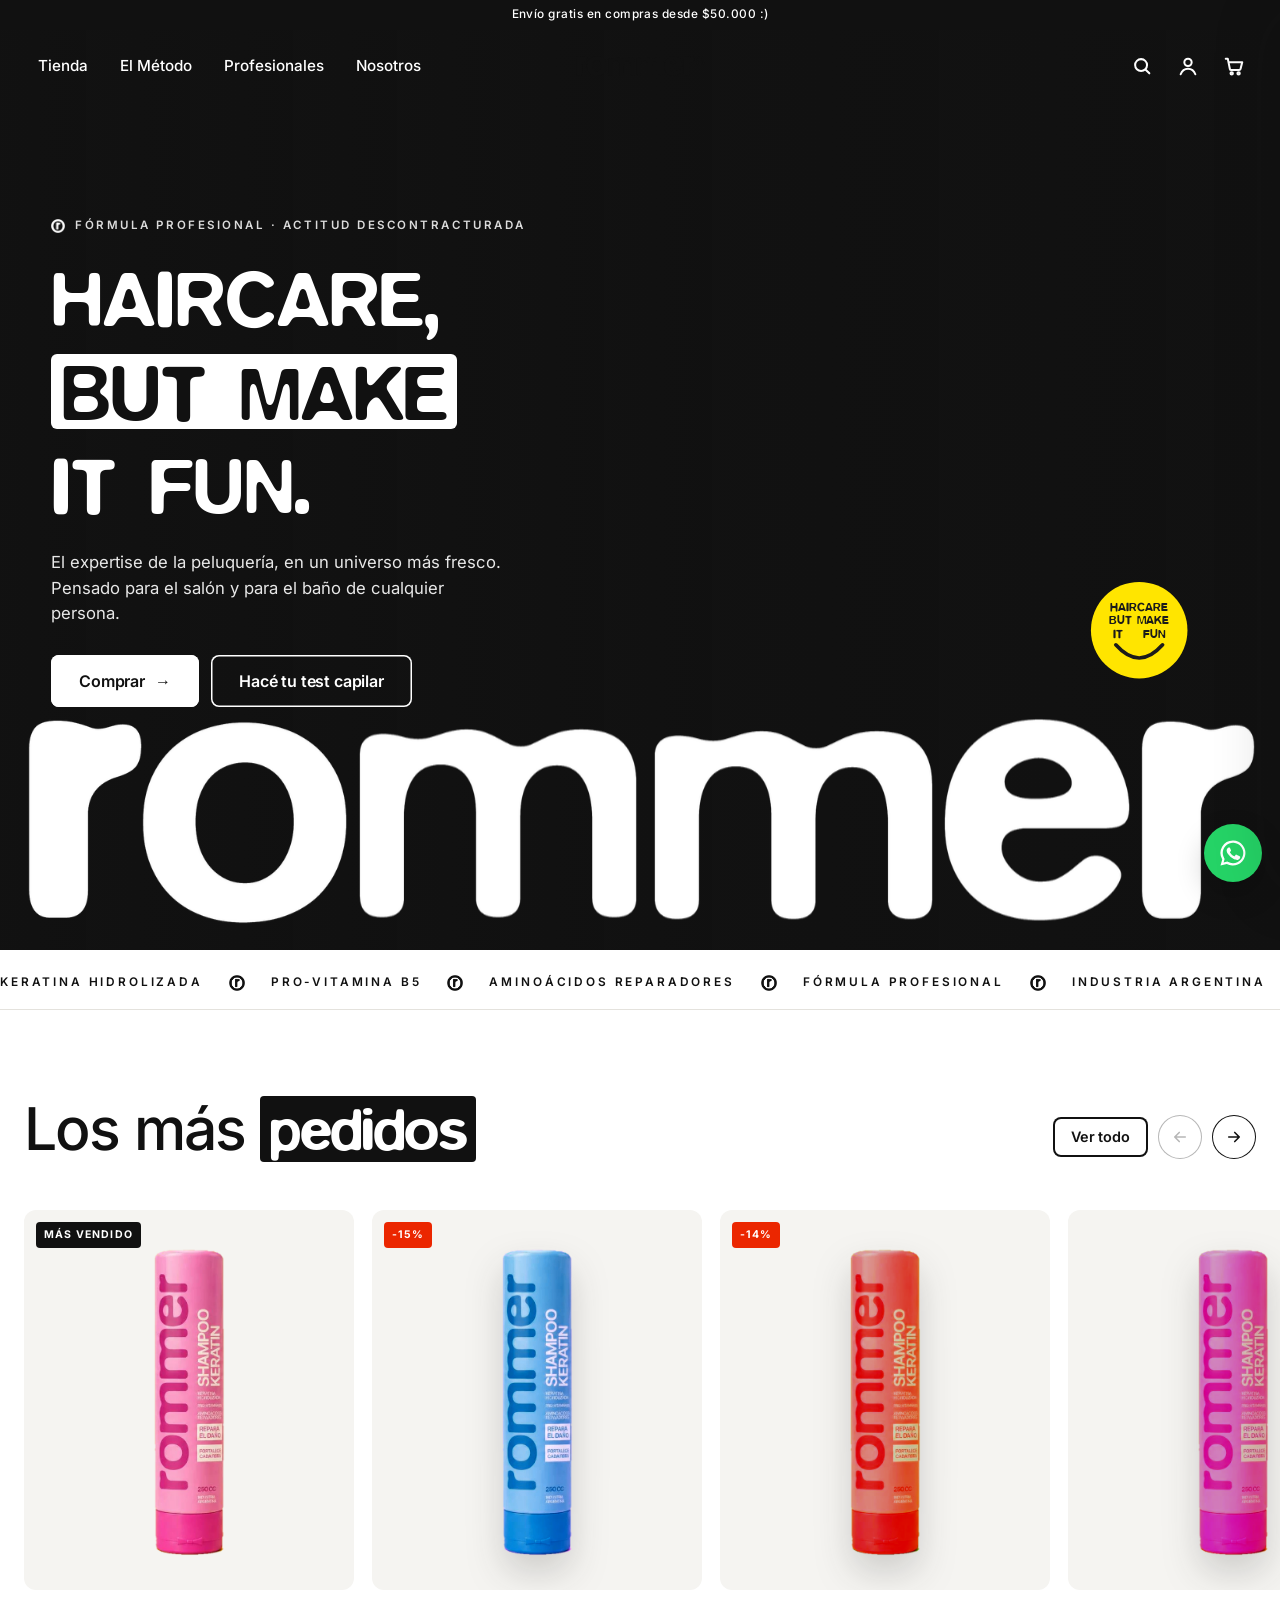
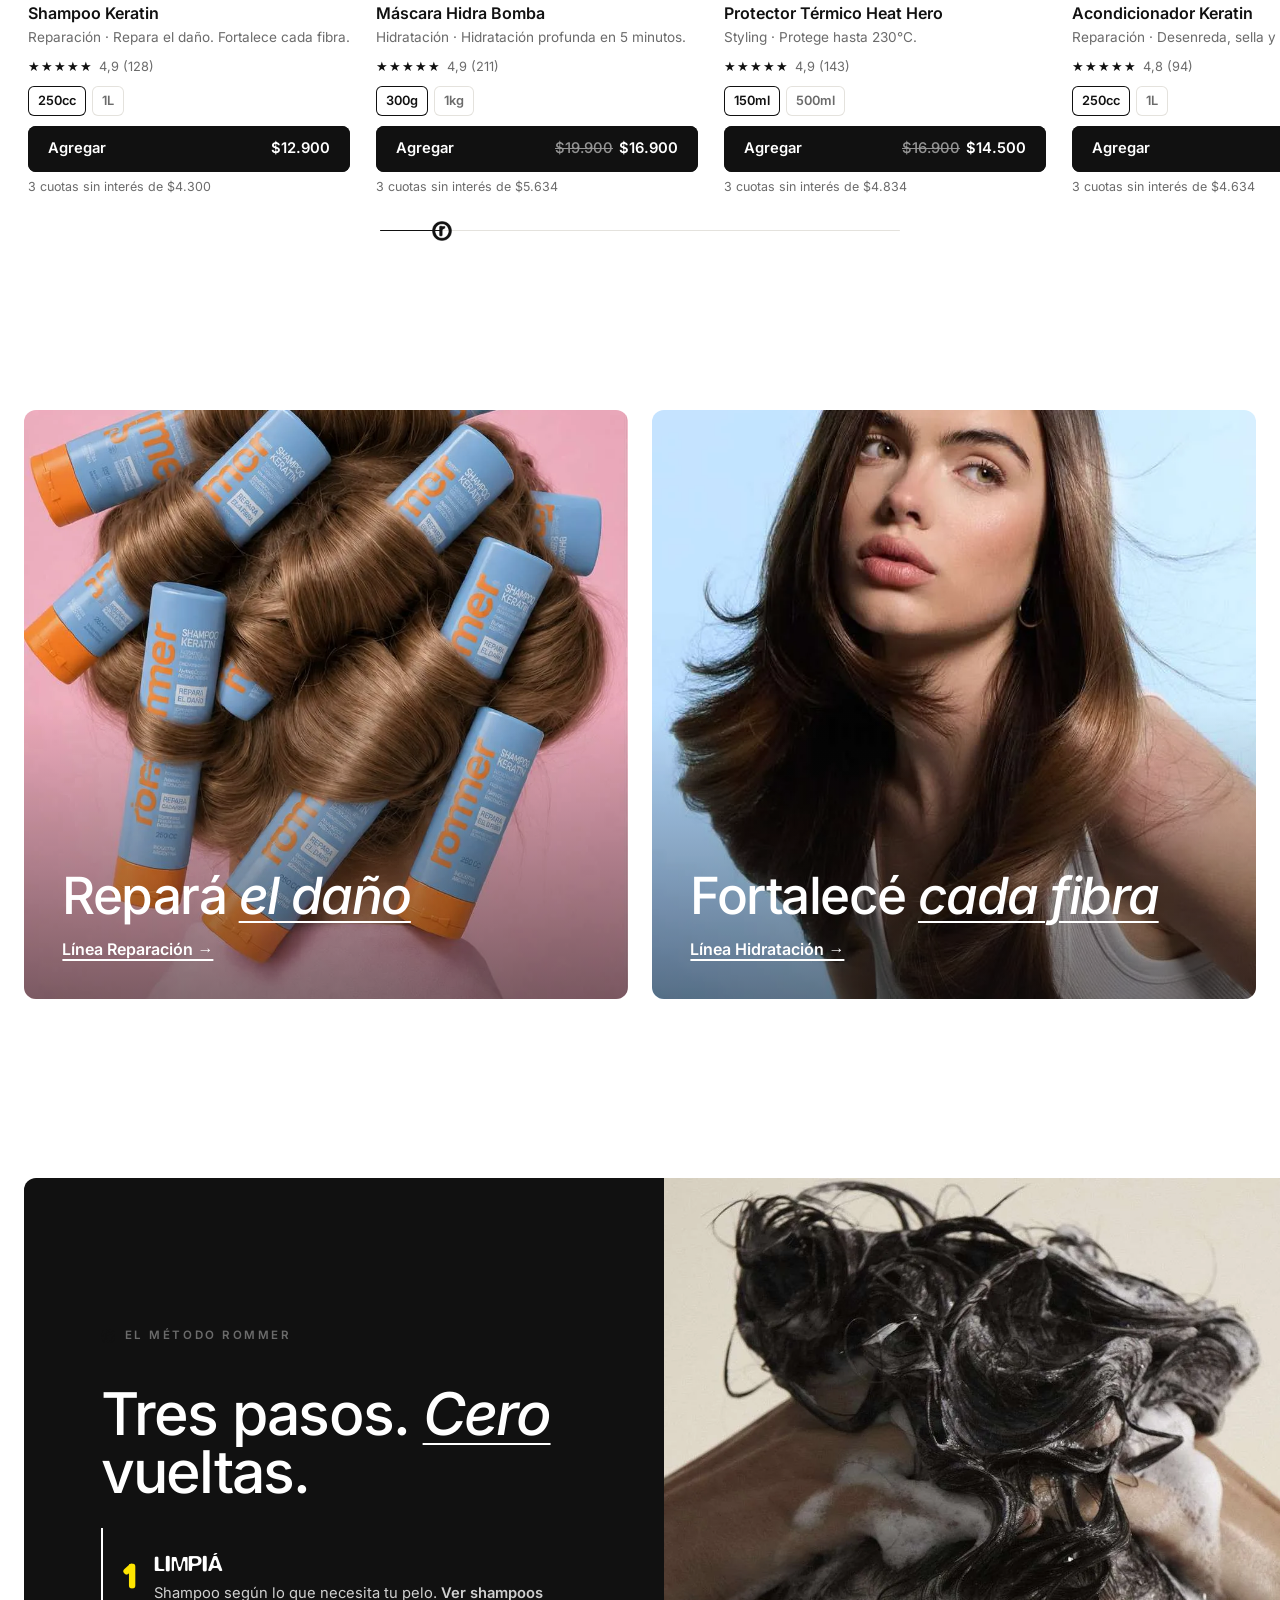
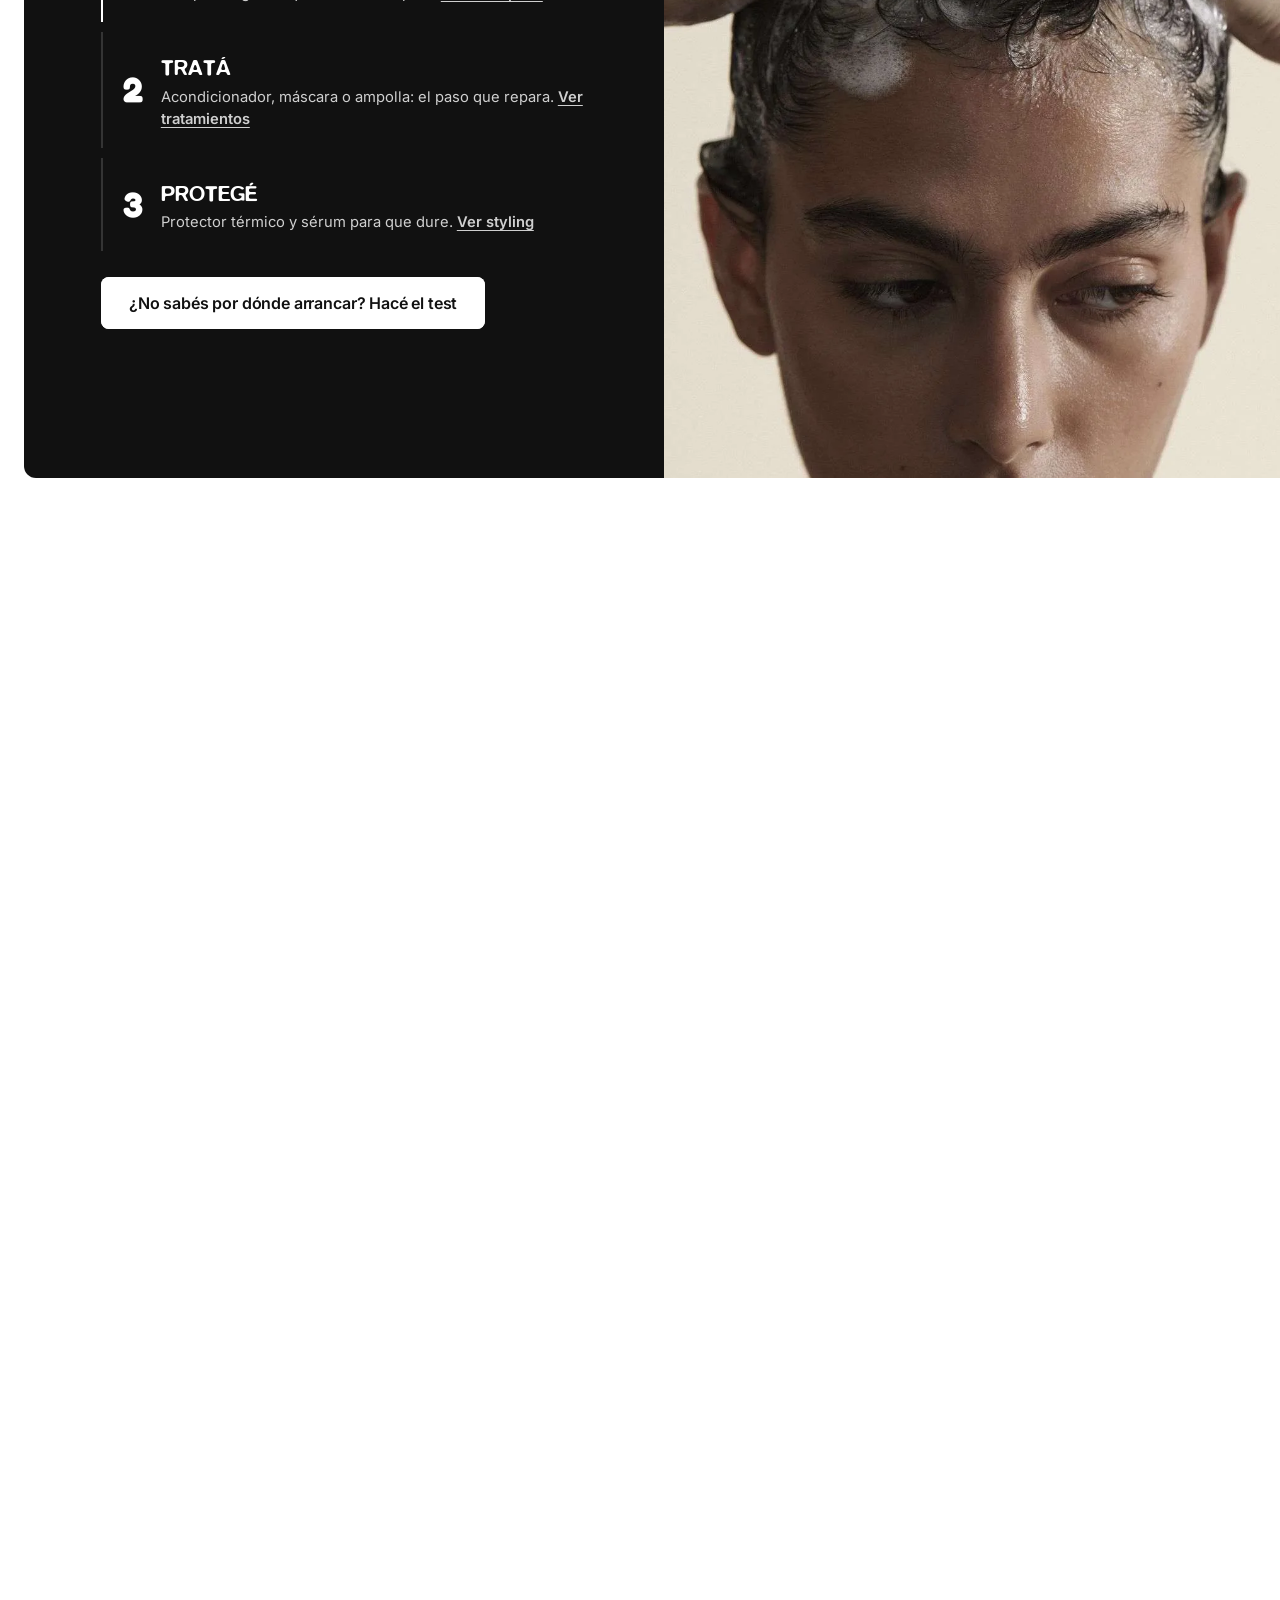
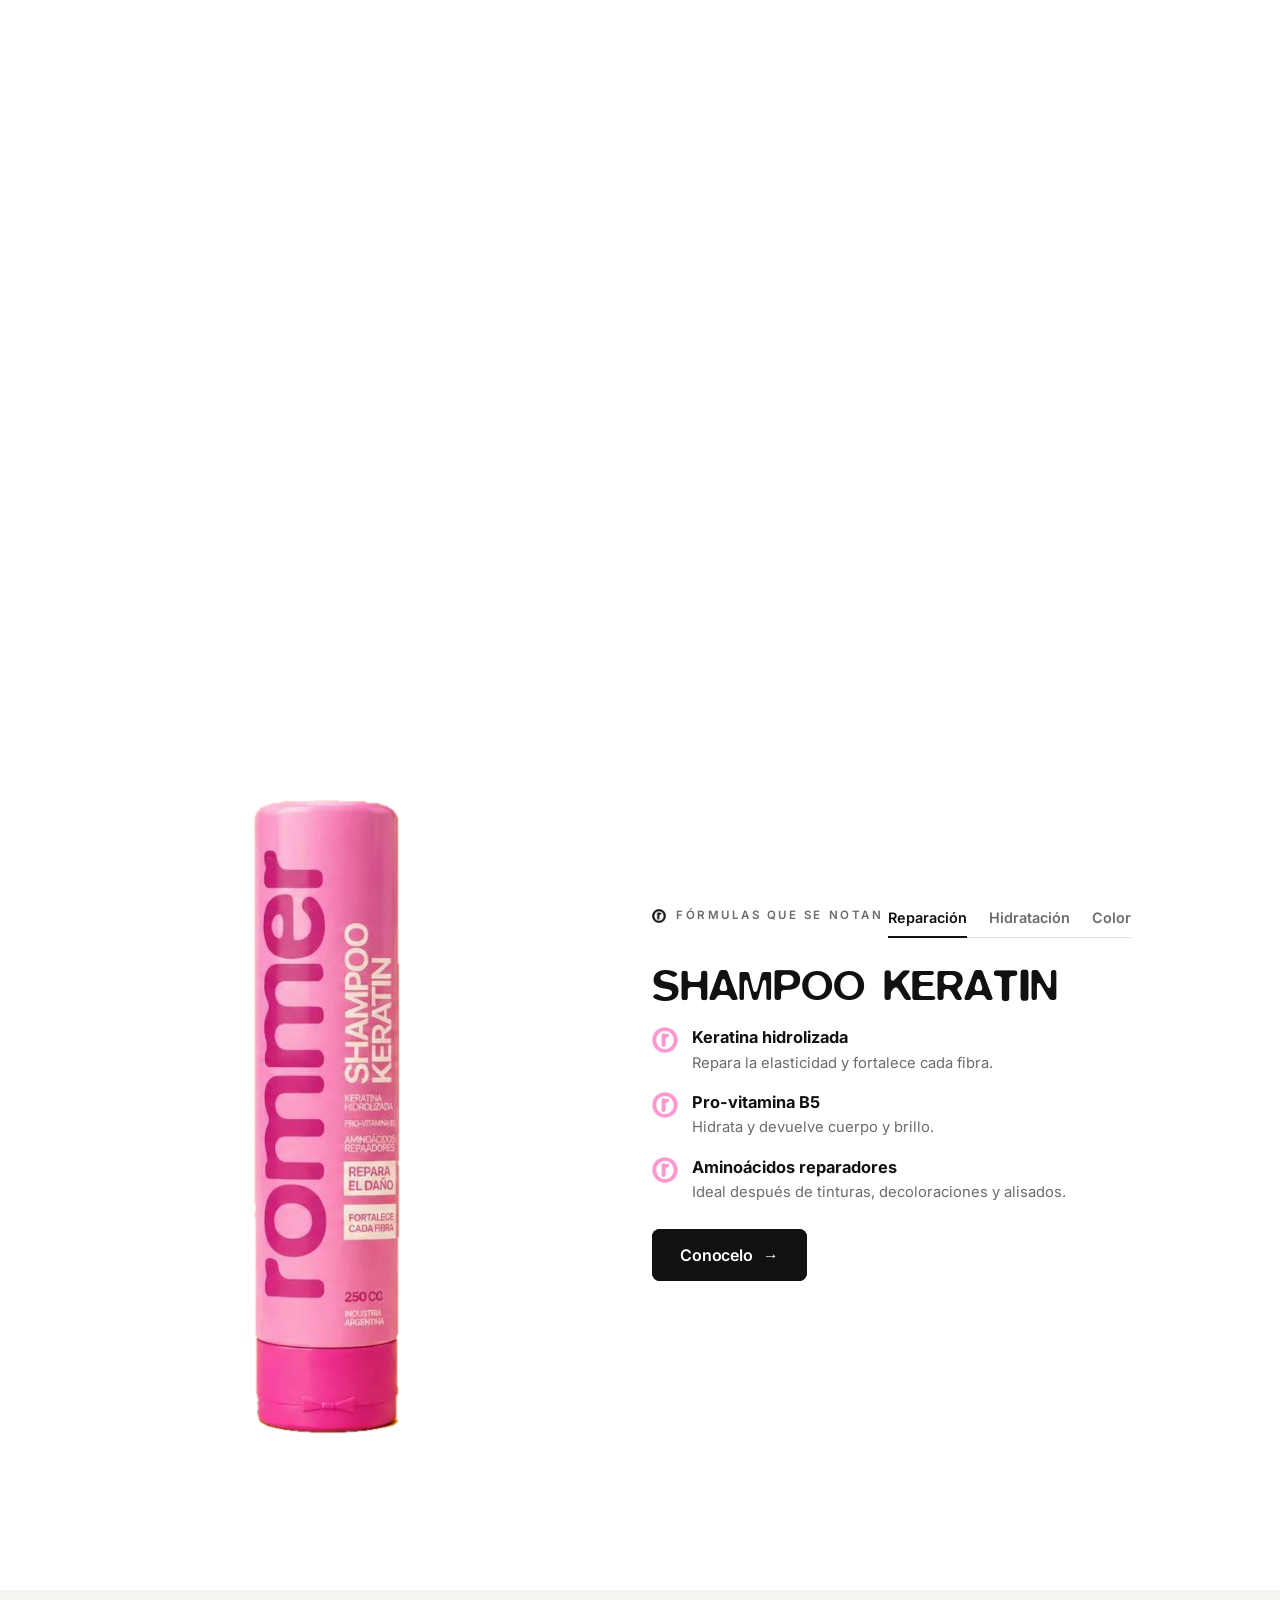
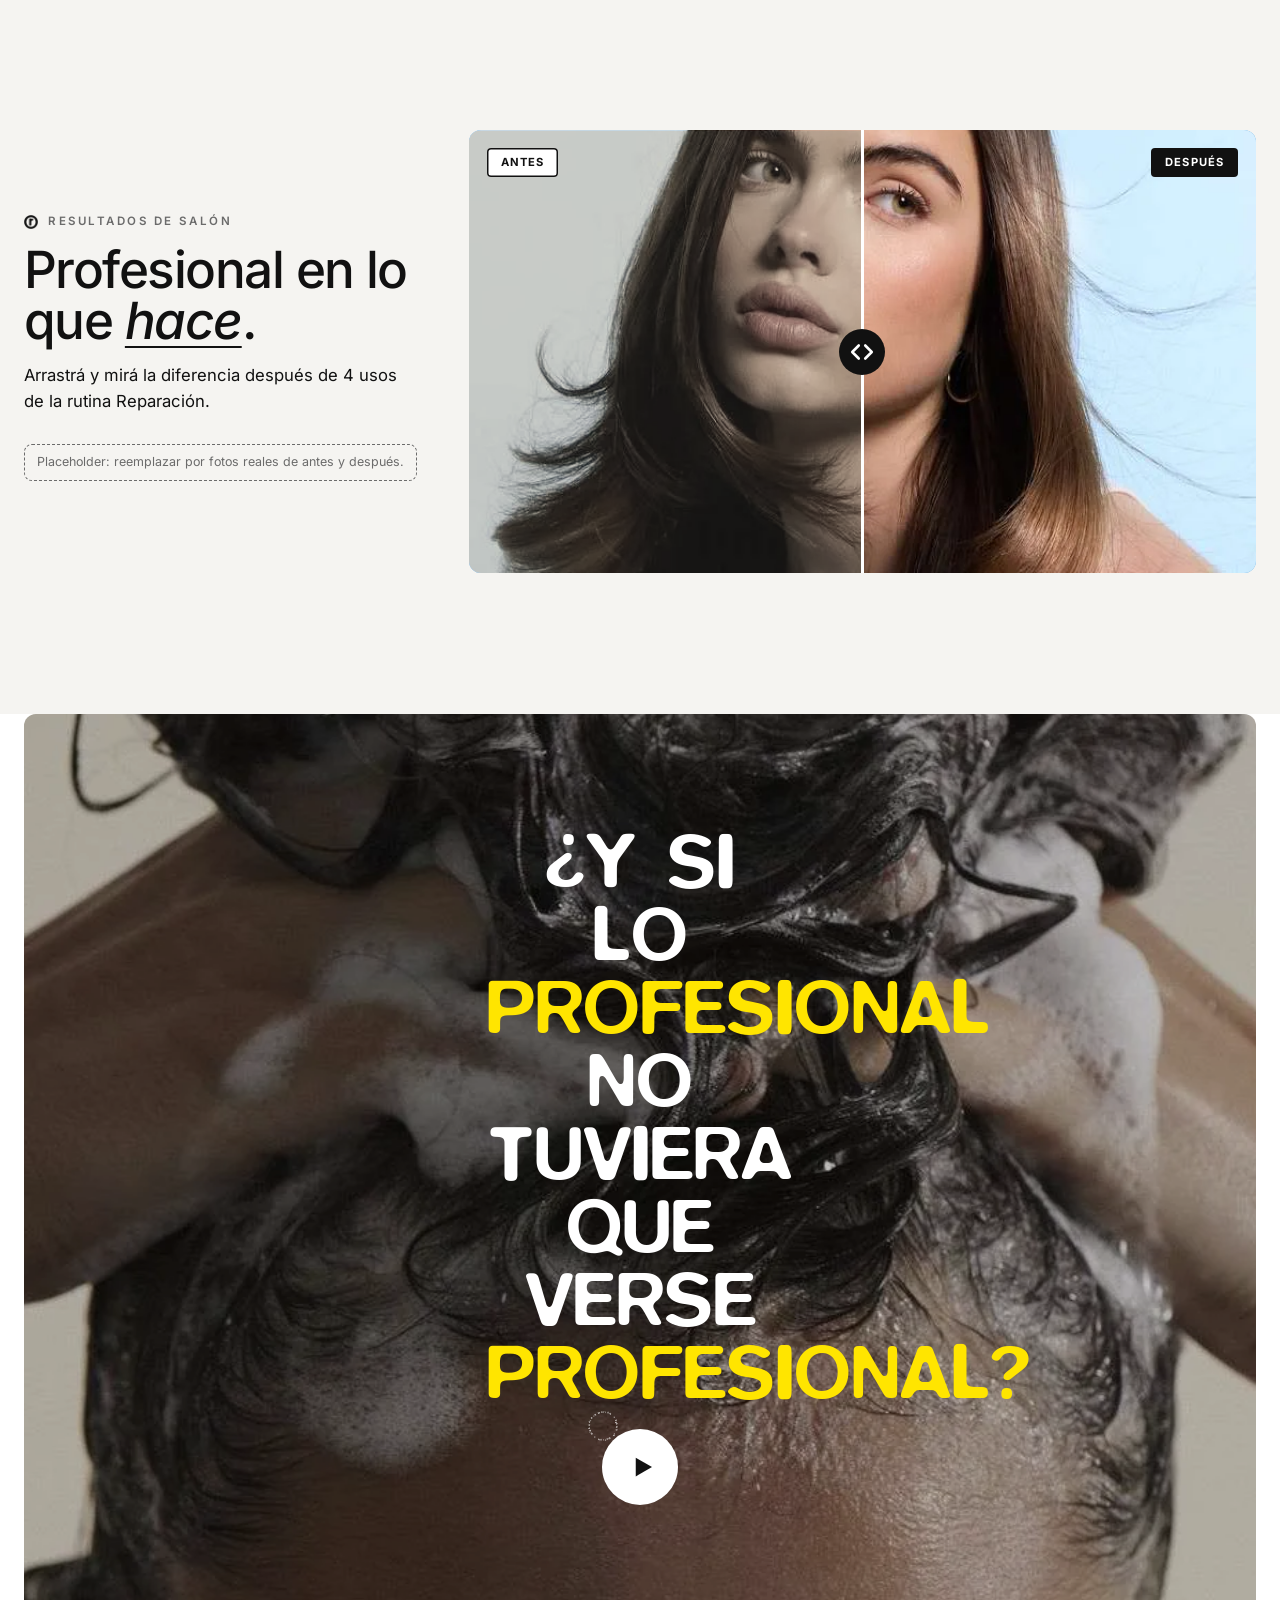
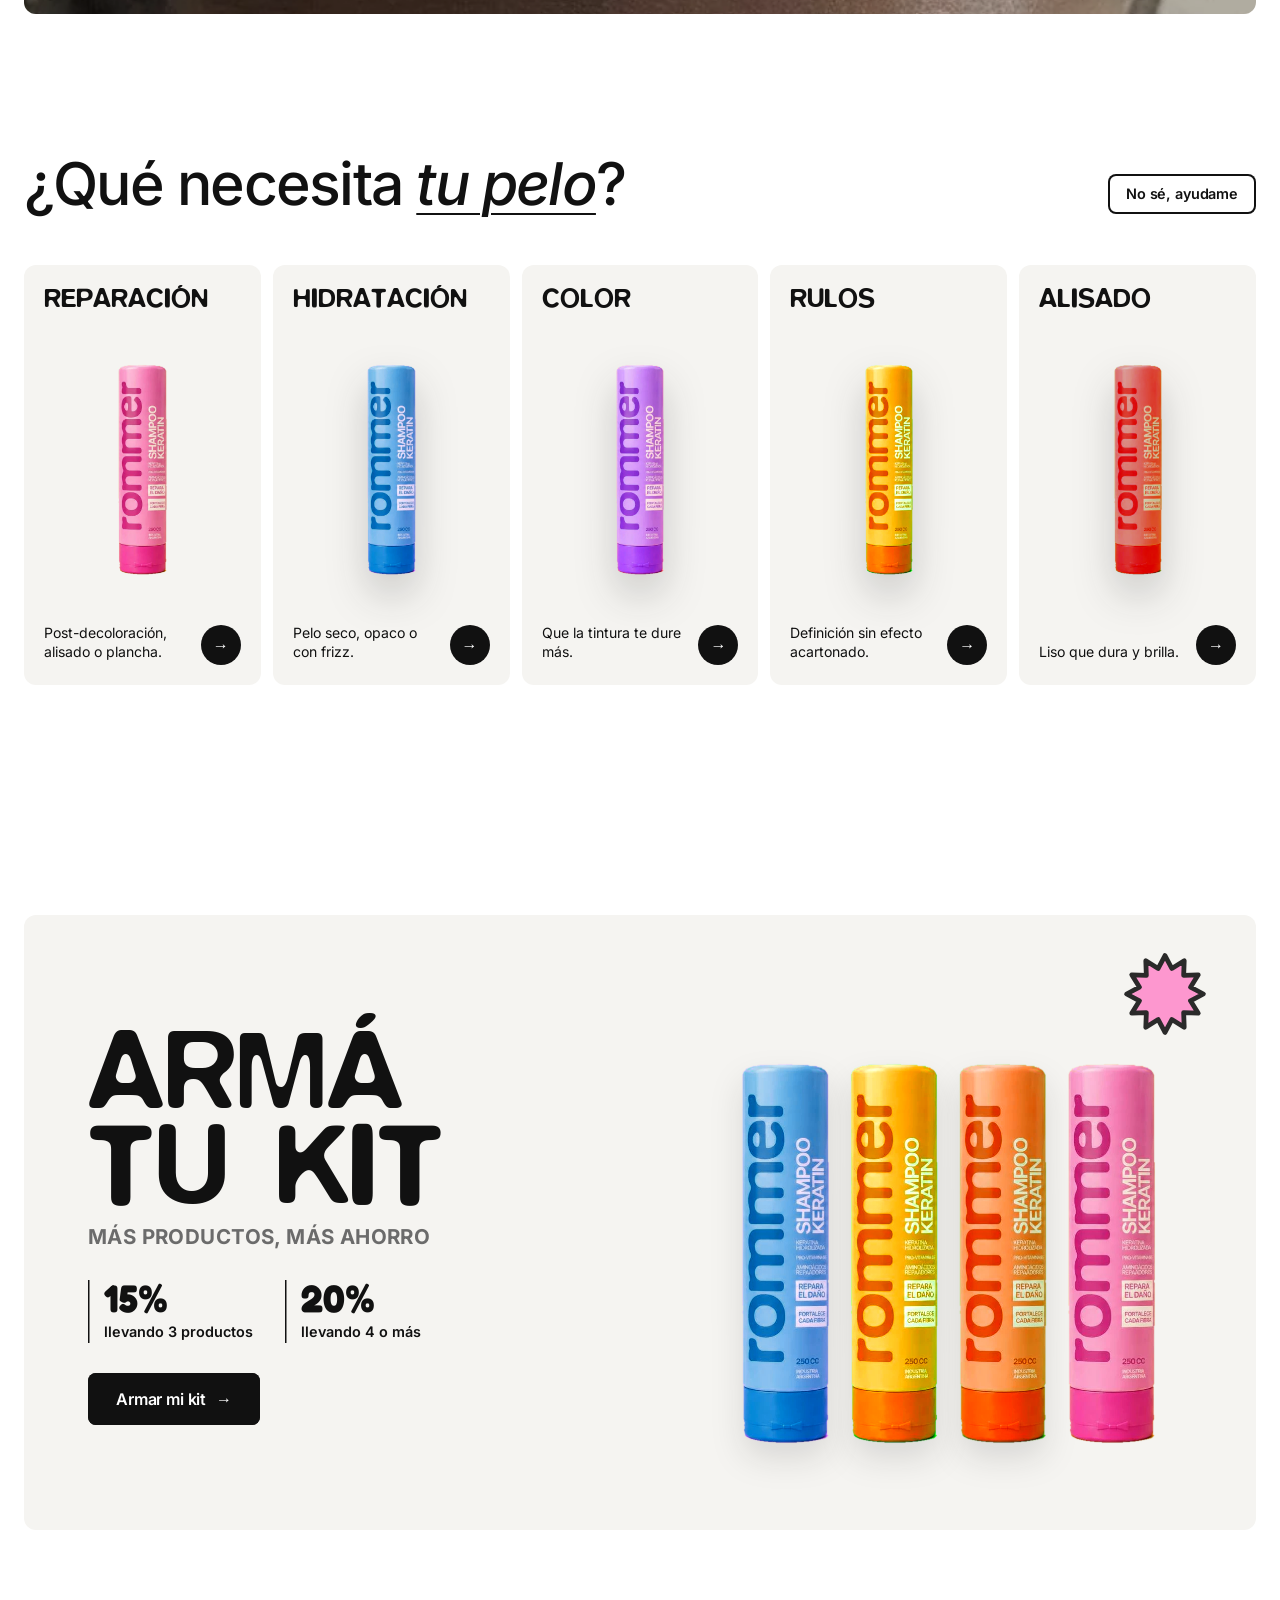
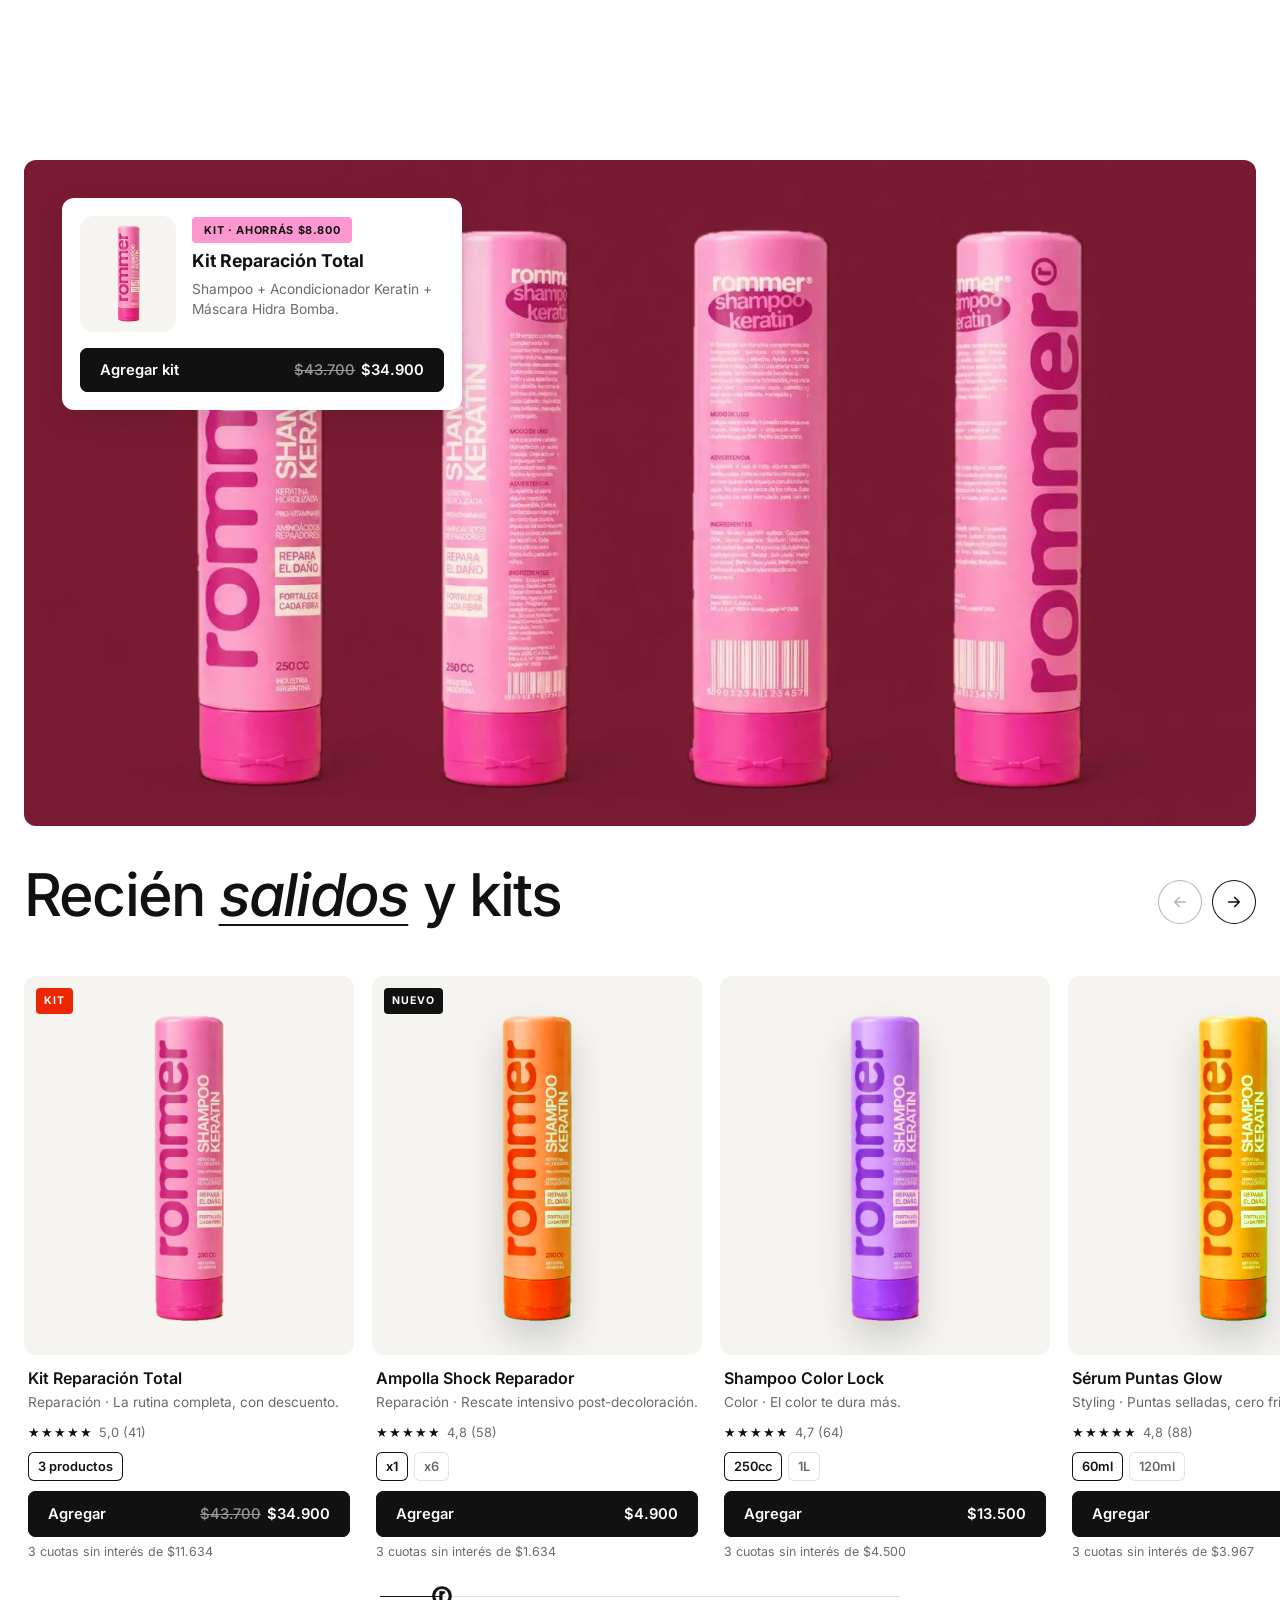
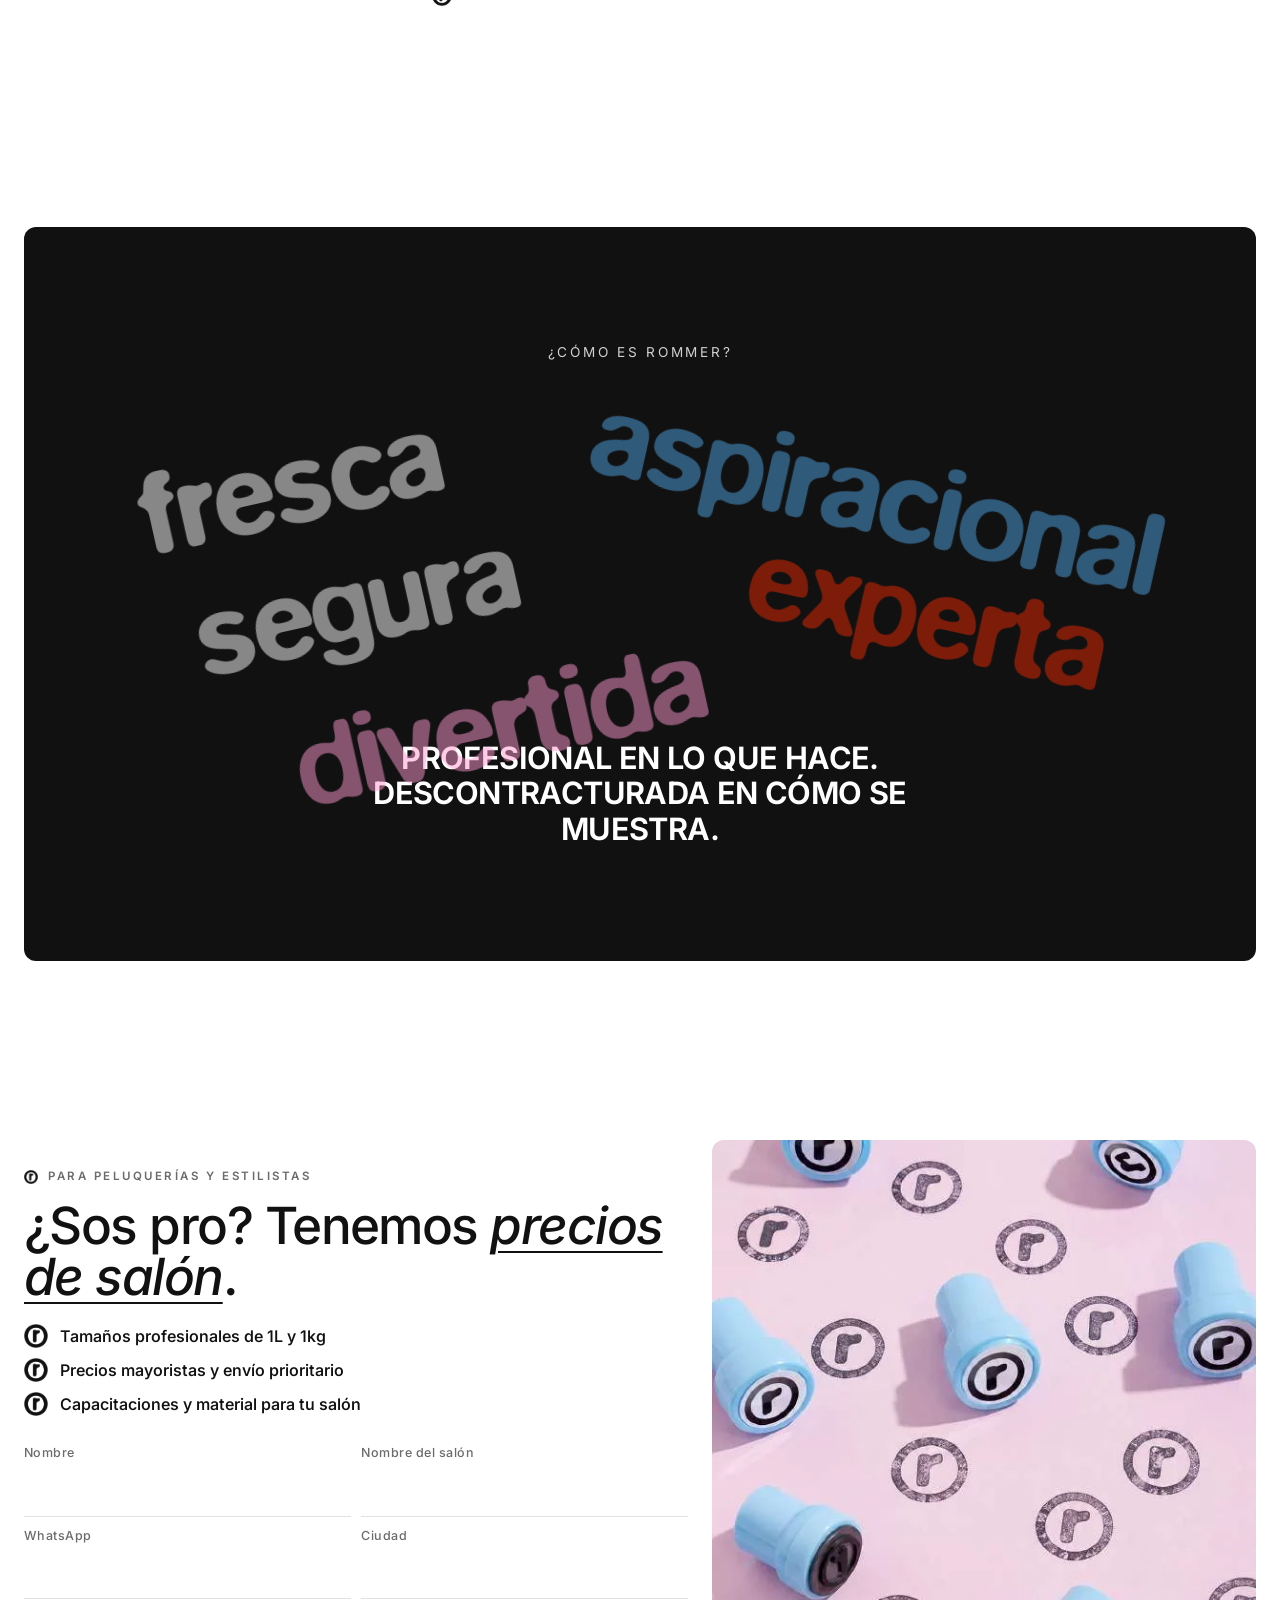
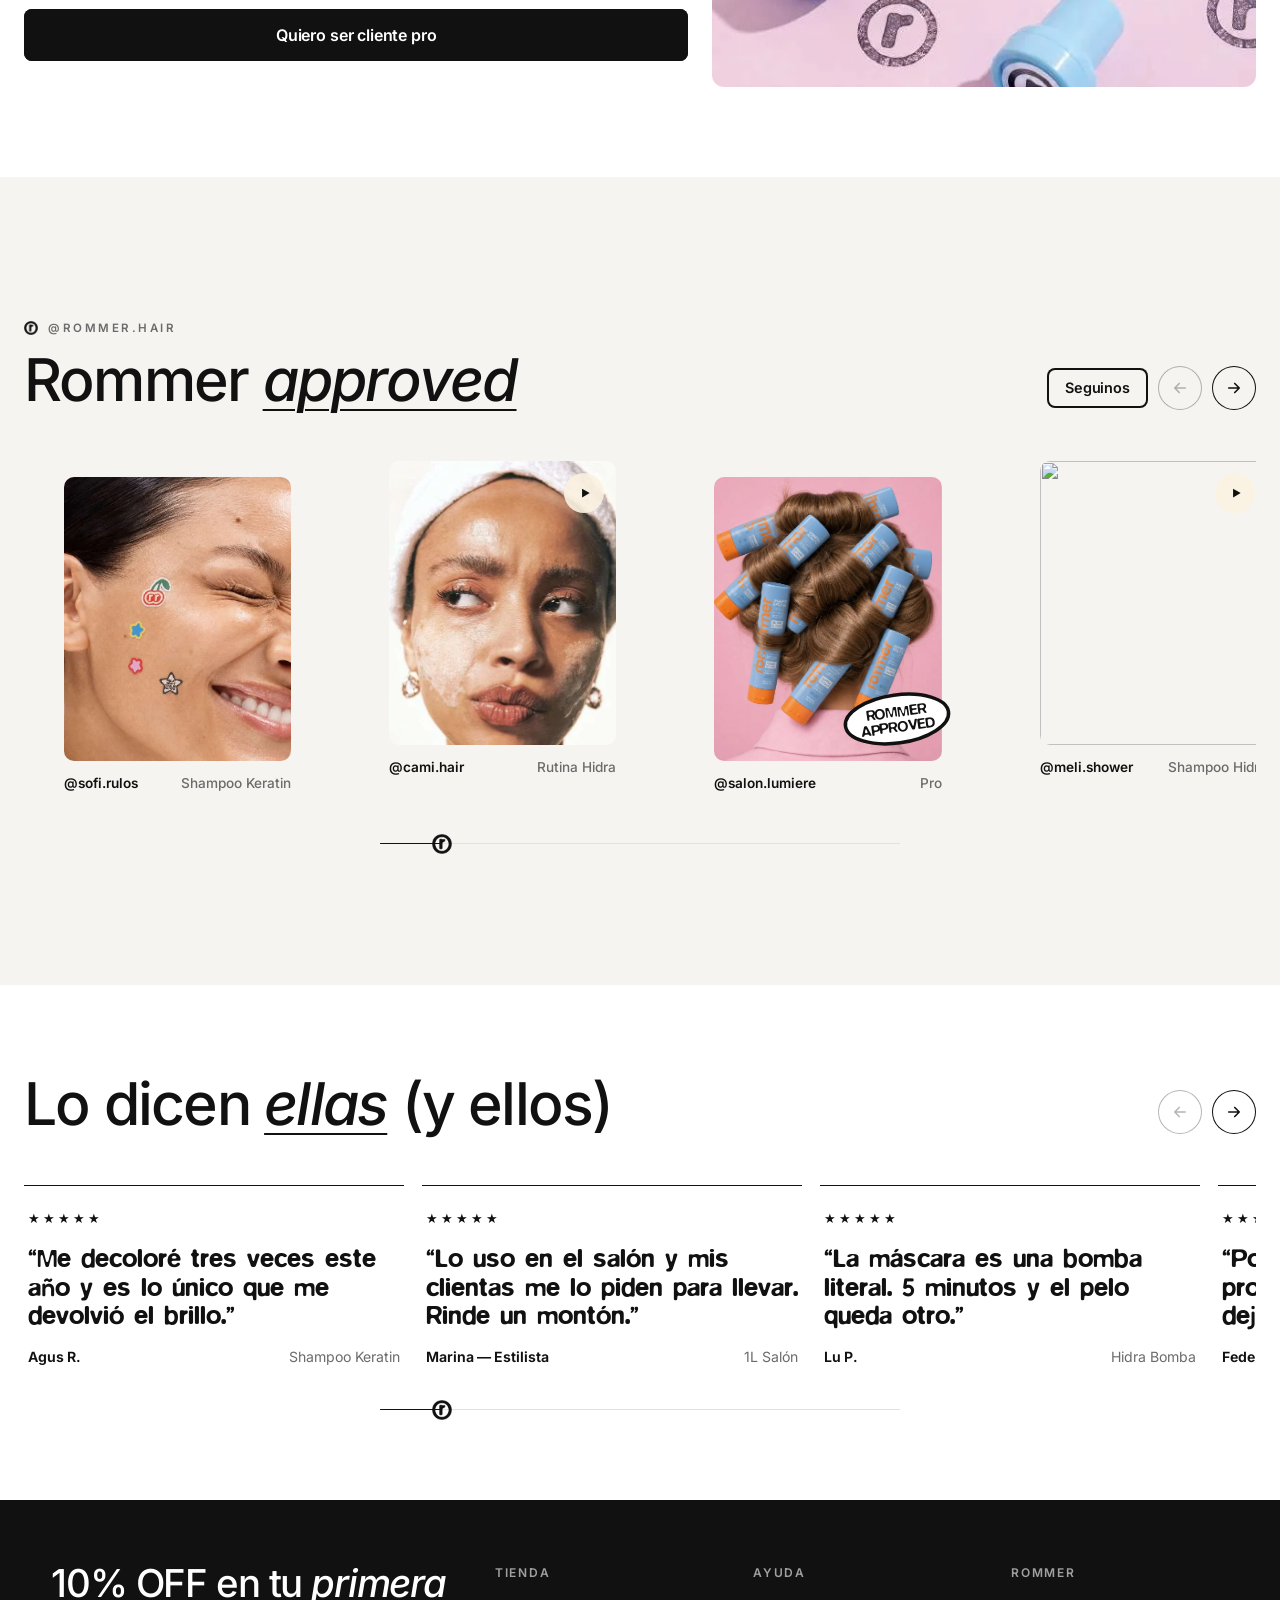
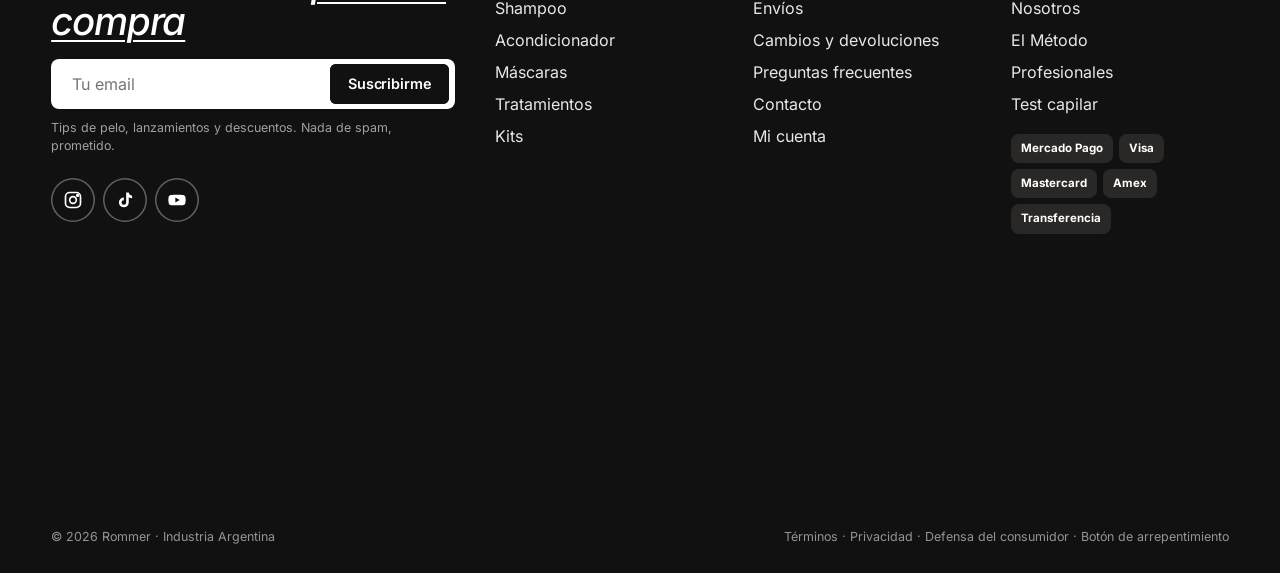
==== commit 7d150c99: "Add files via upload" ====
--- a/index.html
+++ b/index.html
@@ -85,16 +85,14 @@
         <h1 class="display hero__title"><span class="line"><span>Haircare,</span></span><span class="line"><span class="pink">but make</span></span><span class="line"><span>it fun.</span></span></h1>
         <p class="lead">El expertise de la peluquería, en un universo más fresco. Pensado para el salón y para el baño de cualquier persona.</p>
         <div class="hero__ctas">
-          <a class="btn btn--ink" href="#mas-vendidos">Comprar <span class="arrow">→</span></a>
-          <a class="btn btn--line js-quiz" href="#">Hacé tu test capilar</a>
-        </div>
-      </div>
-      <div class="hero__media">
-        <img src="assets/img/campaign-yellow.webp" alt="Chica con anteojos sosteniendo el Shampoo Keratin de Rommer sobre fondo amarillo" fetchpriority="high">
-      </div>
-      <svg class="hero__scribble" viewBox="0 0 260 90" fill="none" aria-hidden="true"><path pathLength="1" d="M6 60c20-30 40-46 52-30s-18 40-6 44 30-40 46-46 6 40 22 40 22-36 38-38 10 30 24 30c18 0 30-30 70-44" stroke="currentColor" stroke-width="5" stroke-linecap="round" stroke-linejoin="round"/></svg>
-      <span class="sticker hero__badge spin-slow" data-sticker="proheart" data-depth="1.2" style="animation-duration:22s"></span>
-      <span class="sticker float hero__smiley" data-sticker="smiley" data-tone="color" data-depth=".8"></span>
+          <a class="btn btn--cream" href="#mas-vendidos">Comprar <span class="arrow">→</span></a>
+          <a class="btn btn--line-light js-quiz" href="#">Hacé tu test capilar</a>
+        </div>
+      </div>
+      <div class="hero__media" data-depth=".25">
+        <img src="assets/img/foam-kiss.webp" alt="Chica con espuma de shampoo en el pelo" fetchpriority="high">
+      </div>
+      <span class="sticker hero__smiley" data-sticker="smiley" data-tone="color"></span>
       <div class="hero__word" aria-hidden="true"><span class="js-wordmark"></span></div>
     </div>
   </section>
@@ -111,7 +109,7 @@
   <section class="section section--tight" id="mas-vendidos" data-carousel-wrap>
     <div class="wrap">
       <div class="section-head reveal">
-        <h2 class="mix">Los más <em>pedidos</em></h2>
+        <h2 class="mix mix--band">Los más <em>pedidos</em></h2>
         <div class="section-head__side">
           <a class="btn btn--line btn--sm" href="#">Ver todo</a>
           <button class="round-arrow js-prev" aria-label="Anterior"><svg viewBox="0 0 24 24" fill="none" stroke="currentColor" stroke-width="2.2" stroke-linecap="round" stroke-linejoin="round"><path d="M19 12H5M11 6l-6 6 6 6"/></svg></button>
@@ -124,29 +122,17 @@
       <div class="r-progress" aria-hidden="true"><div class="r-progress__fill"></div><div class="r-progress__knob"><span class="r-dot"></span></div></div>
     </div>
   </section>
-
-  <!-- Cintas cruzadas -->
-  <div class="tapes" aria-hidden="true">
-    <div class="tape tape--b marquee marquee--rev" style="--dur:34s"><div class="marquee__track">
-      <span class="marquee__item">Hair in motion ✦ Brand in motion ✦ Structured but never rigid ✦</span><span class="marquee__item">Hair in motion ✦ Brand in motion ✦ Structured but never rigid ✦</span>
-    </div></div>
-    <div class="tape tape--a marquee" style="--dur:26s"><div class="marquee__track">
-      <span class="marquee__item">Pro at heart ✦ Cool by nature ✦ Rommer approved ✦</span><span class="marquee__item">Pro at heart ✦ Cool by nature ✦ Rommer approved ✦</span>
-    </div></div>
-  </div>
 
   <!-- 6. Banners 50/50 -->
   <section class="section section--tight">
     <div class="wrap duo">
       <a class="duo__card reveal" href="producto.html#shampoo-keratin">
         <img src="assets/img/campaign-pink.webp" alt="Cabeza con ruleros hechos con envases de Rommer sobre fondo rosa" loading="lazy">
-        <div class="duo__body"><p class="mix">Repará <em>el daño</em></p><span class="btn btn--cream btn--sm">Línea Reparación →</span></div>
-        <span class="sticker" data-sticker="motion" data-tone="color" style="width:150px;top:22px;right:22px;transform:rotate(6deg)"></span>
+        <div class="duo__body"><p class="mix">Repará <em>el daño</em></p><span class="u-link">Línea Reparación →</span></div>
       </a>
       <a class="duo__card reveal" href="producto.html#mascara-hidra-bomba">
         <img src="assets/img/campaign-blue.webp" alt="Chica con pelo largo en movimiento sobre fondo celeste" loading="lazy">
-        <div class="duo__body"><p class="mix">Fortalecé <em>cada fibra</em></p><span class="btn btn--cream btn--sm">Línea Hidratación →</span></div>
-        <span class="sticker" data-sticker="approved" style="width:170px;top:22px;right:22px"></span>
+        <div class="duo__body"><p class="mix">Fortalecé <em>cada fibra</em></p><span class="u-link">Línea Hidratación →</span></div>
       </a>
     </div>
   </section>
@@ -169,7 +155,6 @@
           <img class="method__img" src="assets/img/foam-hands.webp" alt="Manos con espuma de shampoo" loading="lazy">
           <img class="method__img" src="assets/img/towel-face.webp" alt="Chica con toalla en la cabeza" loading="lazy">
           <img class="method__img" src="assets/img/hair-comb.webp" alt="Peine celeste en pelo cobrizo" loading="lazy">
-          <span class="sticker method__tag float" data-sticker="rr" style="position:absolute;width:130px"></span>
         </div>
       </div>
     </div>
@@ -184,8 +169,6 @@
         <img src="assets/img/bottle-1.webp" alt="" loading="lazy">
         <img src="assets/img/bottle-2.webp" alt="" loading="lazy">
         <img src="assets/img/bottle-3.webp" alt="" loading="lazy">
-        <span class="sticker pop" data-sticker="smiley" style="width:120px;left:8%;top:12%"></span>
-        <span class="sticker pop" data-sticker="star" data-fill="#FFE500" data-tone="color" style="width:56px;right:14%;bottom:18%"></span>
       </div>
       <div class="tabs-card reveal" data-tabs>
         <p class="eyebrow"><span class="r-dot"></span>Fórmulas que se notan</p>
@@ -246,7 +229,7 @@
 
   <!-- 10. Video full-bleed -->
   <section class="film" aria-label="Video de campaña">
-    <div class="film__media"><img src="assets/img/foam-kiss.webp" alt="" loading="lazy"></div>
+    <div class="film__media"><img src="assets/img/foam-hands.webp" alt="" loading="lazy" style="object-position:50% 30%"></div>
     <div class="film__copy">
       <h2 class="display"><span class="w">¿Y</span> <span class="w">si</span> <span class="w">lo</span> <span class="w y">profesional</span> <span class="w">no</span> <span class="w">tuviera</span> <span class="w">que</span> <span class="w">verse</span> <span class="w y">profesional?</span></h2>
       <button class="play js-soon" data-soon="Acá va el video de campaña (placeholder)" aria-label="Ver video">
@@ -290,7 +273,7 @@
           <img src="assets/img/bottle-0.webp" alt="" style="--tint:none">
         </div>
       </div>
-      <span class="sticker spin-slow kit__burst" data-sticker="burst" data-tone="color"></span>
+      <span class="sticker kit__burst" data-sticker="burst" data-tone="color"></span>
     </div>
   </section>
 
@@ -298,9 +281,8 @@
   <section class="section" id="novedades" data-carousel-wrap>
     <div class="wrap">
       <div class="spot reveal">
-        <img src="assets/img/packaging-4.webp" alt="Cuatro envases de Shampoo Keratin sobre fondo amarillo" loading="lazy">
+        <img src="assets/img/packaging-4-bordo.webp" alt="Cuatro envases de Shampoo Keratin sobre fondo bordó" loading="lazy">
         <div class="spot__card"></div>
-        <span class="sticker spot__tag float" data-sticker="cherry" style="position:absolute;width:110px"></span>
       </div>
       <div class="section-head reveal">
         <h2 class="mix">Recién <em>salidos</em> y kits</h2>
@@ -318,9 +300,9 @@
     <div class="manifesto">
       <p class="manifesto__q">¿Cómo es Rommer?</p>
       <div class="cloud" aria-label="Fresca, aspiracional, segura, experta, divertida">
-        <span style="color:#FF931E">fresca</span>
+        <span style="color:#FFFFFF">fresca</span>
         <span style="color:#4EA3E2">aspiracional</span>
-        <span style="color:#FFE500">segura</span>
+        <span style="color:#FFFFFF">segura</span>
         <span style="color:#EB2600">experta</span>
         <span style="color:#FD97CF">divertida</span>
       </div>
@@ -349,7 +331,6 @@
       </div>
       <div class="pro__media reveal">
         <img src="assets/img/stamps-lilac.webp" alt="Sellos con la r de Rommer sobre fondo lila" loading="lazy">
-        <span class="sticker float" data-sticker="structured" style="width:200px;left:18px;bottom:22px"></span>
       </div>
     </div>
   </section>
@@ -363,11 +344,11 @@
       </div>
       <div class="swiper ugc js-carousel">
         <div class="swiper-wrapper">
-          <div class="swiper-slide"><figure class="polaroid"><div class="polaroid__img"><img src="assets/img/face-stickers.webp" alt="" loading="lazy"></div><figcaption>@sofi.rulos <span>Shampoo Keratin</span></figcaption><span class="sticker" data-sticker="smiley" data-tone="color"></span></figure></div>
+          <div class="swiper-slide"><figure class="polaroid"><div class="polaroid__img"><img src="assets/img/face-stickers.webp" alt="" loading="lazy"></div><figcaption>@sofi.rulos <span>Shampoo Keratin</span></figcaption></figure></div>
           <div class="swiper-slide"><figure class="polaroid"><div class="polaroid__img"><img src="assets/img/towel-face.webp" alt="" loading="lazy"><span class="mini-play"><svg viewBox="0 0 24 24" fill="currentColor"><path d="M7 4.5v15l13-7.5z"/></svg></span></div><figcaption>@cami.hair <span>Rutina Hidra</span></figcaption></figure></div>
           <div class="swiper-slide"><figure class="polaroid"><div class="polaroid__img"><img src="assets/img/campaign-pink.webp" alt="" loading="lazy"></div><figcaption>@salon.lumiere <span>Pro</span></figcaption><span class="sticker" data-sticker="approved" style="width:110px"></span></figure></div>
           <div class="swiper-slide"><figure class="polaroid"><div class="polaroid__img"><img src="assets/img/foam-kiss.webp" alt="" loading="lazy" style="object-position:40% 50%"><span class="mini-play"><svg viewBox="0 0 24 24" fill="currentColor"><path d="M7 4.5v15l13-7.5z"/></svg></span></div><figcaption>@meli.shower <span>Shampoo Hidra</span></figcaption></figure></div>
-          <div class="swiper-slide"><figure class="polaroid"><div class="polaroid__img"><img src="assets/img/campaign-yellow.webp" alt="" loading="lazy"></div><figcaption>@juli.mp <span>Shampoo Keratin</span></figcaption><span class="sticker" data-sticker="cherry"></span></figure></div>
+          <div class="swiper-slide"><figure class="polaroid"><div class="polaroid__img"><img src="assets/img/packaging-4-celeste.webp" alt="" style="object-position:35% 50%" loading="lazy"></div><figcaption>@juli.mp <span>Shampoo Keratin</span></figcaption></figure></div>
           <div class="swiper-slide"><figure class="polaroid"><div class="polaroid__img"><img src="assets/img/hair-comb.webp" alt="" loading="lazy"></div><figcaption>@pelo.cobre <span>Heat Hero</span></figcaption></figure></div>
           <div class="swiper-slide"><figure class="polaroid"><div class="polaroid__img"><img src="assets/img/sticker-sheet.webp" alt="" loading="lazy"></div><figcaption>@rommer.hair <span>Stickers gratis</span></figcaption></figure></div>
         </div>
--- a/assets/css/rommer.css
+++ b/assets/css/rommer.css
@@ -973,3 +973,248 @@
 @media (max-width: 900px) {
   .hero__media { margin: 0 1.5px 1.5px 1.5px; border-radius: 0 0 calc(var(--r-lg) - 1.5px) calc(var(--r-lg) - 1.5px); }
 }
+
+
+/* =========================================================
+   VERSIÓN SUTIL
+   Editorial y limpia: mucho aire, radios chicos, pocas cajas.
+   ========================================================= */
+:root {
+  --gray: #F5F4F1;
+  --gray-2: #F5F4F1;
+  --cream-2: #F5F4F1;
+  --line-soft: #E4E2DD;
+  --r-sm: 8px;
+  --r-md: 10px;
+  --r-lg: 12px;
+  --r-btn: 8px;
+  --space-section: clamp(88px, 11vw, 168px);
+}
+
+/* Ritmo y aire */
+.section { padding-block: var(--space-section); }
+.section--tight { padding-block: clamp(56px, 7vw, 104px); }
+.section-head { margin-bottom: clamp(32px, 4vw, 56px); }
+.eyebrow { font-size: .72rem; letter-spacing: .22em; color: var(--muted); }
+.eyebrow .r-dot { color: var(--ink); width: 14px; height: 14px; }
+
+/* Palabra destacada: itálica de Inter con subrayado fino */
+.mix em, .duo__body .mix em, .pro__panel .mix em, .routine__sum .mix em, .method .mix em, .footer .mix em, .routine .mix em {
+  font-family: var(--f-body); font-style: italic; font-weight: 500; font-stretch: normal;
+  color: inherit; background: none; padding: 0; border-radius: 0;
+  text-decoration: underline; text-decoration-thickness: 1.5px; text-underline-offset: .14em;
+}
+.mix--band em { font-family: var(--f-display); font-style: normal; text-decoration: none; color: var(--paper); background: var(--ink); padding: 0 .16em; border-radius: 4px; }
+
+/* Botones rectangulares con esquinas suaves, rebote mínimo */
+.btn, .add-btn { border-radius: var(--r-btn); }
+.btn:hover { transform: translateY(-2px); }
+.btn:active, .add-btn:active { transform: translateY(0) scale(.99); }
+.add-btn:hover { transform: translateY(-1px); }
+.btn--line-light { color: var(--paper); box-shadow: inset 0 0 0 1.5px var(--paper); }
+.btn--line-light:hover { background: var(--paper); color: var(--ink); }
+.u-link { font-weight: 600; text-decoration: underline; text-decoration-thickness: 1.5px; text-underline-offset: 4px; transition: opacity .2s; }
+.duo__card:hover .u-link { opacity: .8; }
+.icon-btn:hover { transform: none; background: rgba(17,17,17,.06); }
+.round-arrow { width: 44px; height: 44px; box-shadow: inset 0 0 0 1px currentColor; }
+.round-arrow:hover { transform: none; }
+
+/* Stickers: quietos, reaccionan al pasar el cursor */
+.sticker { filter: none; transition: transform .4s var(--ease); }
+.sticker:hover { transform: rotate(8deg) scale(1.05) !important; }
+
+/* Cursor más chico */
+.cursor { width: 22px; height: 22px; margin: -11px 0 0 -11px; }
+.cursor.is-hover { width: 38px; height: 38px; margin: -19px 0 0 -19px; }
+
+/* 1. Anuncio: franja fina */
+.announce { padding: 0; }
+.announce__pill { max-width: none; border-radius: 0; height: 30px; font-size: .74rem; letter-spacing: .04em; }
+
+/* 2. Header: plano, transparente sobre el hero */
+.header { padding: 0; }
+.header__bar { max-width: none; border-radius: 0; padding: 0 var(--gutter); height: var(--header-h); }
+.header.is-solid .header__bar { height: 64px; background: rgba(255,255,255,.97); box-shadow: 0 1px 0 var(--line-soft); }
+body[data-page="home"] .header:not(.is-solid) .header__bar { color: var(--paper); }
+body[data-page="home"] .header:not(.is-solid) .cart-count { background: var(--paper); color: var(--ink); }
+.header__nav > a:hover, .header__nav > button:hover, .header__nav > button[aria-expanded="true"] { background: none; text-decoration: underline; text-underline-offset: 6px; }
+.mega { color: var(--ink); border-radius: 0 0 var(--r-lg) var(--r-lg); top: 100%; left: 0; right: 0; max-width: none; box-shadow: 0 1px 0 var(--line-soft), 0 20px 40px rgba(17,17,17,.08); }
+.mega li a:hover { transform: translateX(4px); }
+.mmenu a.big:nth-of-type(n) { color: var(--paper); }
+
+/* 3. Hero a sangre */
+.hero { padding: 0; margin-top: calc(-1 * var(--header-h)); }
+.hero__card { display: block; max-width: none; border-radius: 0; box-shadow: none; min-height: min(100vh, 940px); background: var(--ink); }
+.hero__media { position: absolute; inset: 0; margin: 0; border-radius: 0; overflow: hidden; }
+.hero__media img { transform: scale(1.06); object-position: 50% 42%; }
+.hero__media::after { content: ""; position: absolute; inset: 0; background: linear-gradient(90deg, rgba(17,17,17,.55) 0%, rgba(17,17,17,.15) 55%, rgba(17,17,17,0) 100%), linear-gradient(0deg, rgba(17,17,17,.35), rgba(17,17,17,0) 45%); }
+.hero__copy { color: var(--paper); max-width: 780px; padding: calc(var(--header-h) + clamp(70px, 9vw, 130px)) var(--gutter) clamp(190px, 19vw, 300px) max(var(--gutter), 4vw); }
+.hero__copy .eyebrow { color: rgba(255,255,255,.85); }
+.hero__copy .eyebrow .r-dot { color: var(--paper); }
+.hero__title .pink { background: var(--paper); color: var(--ink); }
+.hero__copy .lead { color: rgba(255,255,255,.9); }
+.hero__word { left: max(var(--gutter), 2vw); right: max(var(--gutter), 2vw); bottom: clamp(14px, 2vw, 28px); }
+.hero__word .wordmark { color: var(--paper); }
+.hero__smiley { width: clamp(96px, 8vw, 128px); left: auto; right: 7%; top: auto; bottom: clamp(200px, 21vw, 320px); }
+
+/* 4. Marquee recto y chico */
+.benefits { background: var(--paper); padding: 18px 0; box-shadow: inset 0 -1px 0 var(--line-soft); }
+.benefits .marquee__item { color: var(--ink); font-size: .74rem; letter-spacing: .24em; gap: 26px; padding-right: 26px; }
+.benefits .r-dot { color: var(--ink); width: 16px; height: 16px; }
+
+/* 5 y 14. Tarjetas de producto planas */
+.pcard__media { border-radius: var(--r-lg); background: var(--gray); }
+.pcard__media img { transform: translateX(-50%); }
+.pcard:hover .pcard__media img.main { transform: translateX(-50%) translateY(-8px); }
+.pcard__media img.alt { transform: translateX(-50%) scale(.98); }
+.pcard:hover .pcard__media img.alt { transform: translateX(-50%) translateY(-8px); }
+.pcard__sticker { display: none; }
+.pcard__badge { border-radius: 4px; font-size: .66rem; letter-spacing: .1em; padding: 5px 8px; }
+.pcard__title { font-weight: 600; font-size: 1rem; }
+.seg { background: none; padding: 0; gap: 6px; }
+.seg button { border-radius: 6px; box-shadow: inset 0 0 0 1px var(--line-soft); padding: 5px 10px; }
+.seg button[aria-pressed="true"] { box-shadow: inset 0 0 0 1px var(--ink); background: var(--paper); color: var(--ink); }
+.add-btn { min-height: 46px; font-size: .92rem; }
+.r-progress { height: 1px; background: var(--line-soft); }
+.r-progress__knob, .r-progress__knob .r-dot { width: 20px; height: 20px; }
+.r-progress__knob { margin: -10px 0 0 -10px; }
+
+/* 6. Banners 50/50 */
+.duo__card { border-radius: var(--r-lg); }
+.duo__card::after { background: linear-gradient(to top, rgba(17,17,17,.5), transparent 50%); }
+
+/* 7. El Método: pasos simples */
+.method { border-radius: var(--r-lg); }
+.step { background: none; border-radius: 0; padding: 18px 0 18px 22px; box-shadow: inset 2px 0 0 rgba(255,255,255,.15); opacity: .4; }
+.step.is-active { background: none; color: var(--paper); opacity: 1; box-shadow: inset 2px 0 0 var(--paper); }
+.step__n { width: auto; height: auto; background: none; box-shadow: none; border-radius: 0; font-size: 2.2rem; color: var(--paper); }
+.step.is-active .step__n { background: none; color: var(--c); }
+.step h3 { font-size: 1.4rem; }
+
+/* 8. Producto estrella limpio */
+.star-prod__bg { display: none; }
+.tabs-card { box-shadow: none; padding: 0; background: none; }
+.tabs { background: none; padding: 0; gap: 22px; border-radius: 0; box-shadow: inset 0 -1px 0 var(--line-soft); }
+.tabs button { border-radius: 0; padding: 10px 0; color: var(--muted); }
+.tabs button[aria-selected="true"] { background: none; color: var(--ink); box-shadow: inset 0 -2px 0 var(--ink); }
+.star-prod__bottle img { filter: var(--tint, none) drop-shadow(0 24px 24px rgba(17,17,17,.12)); }
+
+/* 9. Antes / después */
+.ba { border-radius: var(--r-lg); }
+.ba__handle { width: 46px; height: 46px; margin: -23px 0 0 -23px; box-shadow: none; }
+.ba:hover .ba__handle { transform: scale(1.05); }
+.ba__label { border-radius: 4px; font-size: .7rem; }
+
+/* 10. Video */
+.film { border-radius: var(--r-lg); }
+.film::after { background: rgba(17,17,17,.26); }
+.play { width: 76px; height: 76px; }
+.play:hover { transform: scale(1.05); }
+
+/* 11. Comprar por necesidad: tarjetas rectas */
+.need, .need:nth-child(odd) { background: var(--gray); color: var(--ink); box-shadow: none; border-radius: var(--r-lg); }
+.need:hover { transform: translateY(-6px); }
+.need img { transform: translateX(-50%); }
+.need:hover img { transform: translateX(-50%) translateY(-8px); }
+.need .go { background: var(--ink); color: var(--paper); width: 40px; height: 40px; }
+.need:hover .go { transform: translateX(3px); }
+
+/* 12. Armá tu kit calmo */
+.kit { background: var(--gray); color: var(--ink); border-radius: var(--r-lg); }
+.kit__word { color: var(--ink); transform: none; font-size: clamp(3rem, 9vw, 8.5rem); }
+.kit__band { transform: none; background: none; color: var(--muted); padding: 0; font-size: clamp(1rem, 1.6vw, 1.3rem); letter-spacing: .02em; margin-top: 18px; }
+.kit__tiers { gap: 32px; }
+.tier { background: none; padding: 0 0 0 16px; border-radius: 0; box-shadow: inset 1.5px 0 0 var(--ink); }
+.kit .btn--yellow { background: var(--ink); color: var(--paper); box-shadow: inset 0 0 0 1.5px var(--ink); }
+.kit .btn--yellow:hover { background: var(--paper); color: var(--ink); }
+.kit__fan img { filter: var(--tint, none) drop-shadow(0 16px 16px rgba(17,17,17,.12)); height: 86%; }
+.kit__burst { width: 84px; }
+
+/* 13. Destacado flotante */
+.spot { border-radius: var(--r-lg); }
+.spot__card { box-shadow: 0 10px 30px rgba(17,17,17,.12); border-radius: var(--r-lg); backdrop-filter: none; }
+.spot__thumb { background: var(--gray); }
+
+/* 15. Profesionales: formulario con línea */
+.pro__panel { box-shadow: none; padding: clamp(8px, 2vw, 32px) 0; }
+.pro__media { border-radius: var(--r-lg); }
+.field input, .field select, .field input:focus { background: none; border-radius: 0; padding: 0 2px; box-shadow: inset 0 -1px 0 var(--line-soft); }
+.field input:focus { box-shadow: inset 0 -1.5px 0 var(--ink); }
+.field label { color: var(--muted); font-weight: 500; letter-spacing: .04em; }
+
+/* 16. UGC sin marco */
+.polaroid, .polaroid:hover { background: none; padding: 0; box-shadow: none; transform: none; }
+.swiper-slide:nth-child(even) .polaroid { margin-top: 0; }
+.polaroid__img { border-radius: var(--r-md); }
+.polaroid__img img { transition: transform .6s var(--ease); }
+.polaroid:hover .polaroid__img img { transform: scale(1.04); }
+.polaroid figcaption { padding: 12px 0 0; }
+.polaroid .sticker { width: 96px; left: auto; right: -10px; bottom: 44px; }
+
+/* 17. Reseñas separadas con líneas */
+.review, .reviews .swiper-slide:nth-child(odd) .review { background: none; color: var(--ink); box-shadow: inset 0 1px 0 var(--ink); border-radius: 0; padding: 24px 4px 8px; min-height: 0; }
+.review blockquote { font-family: var(--f-display); font-weight: 500; font-size: clamp(1.4rem, 2vw, 1.8rem); line-height: 1.12; }
+.review .stars { font-size: .8rem; letter-spacing: 3px; }
+.review footer { color: var(--muted); }
+.review footer b { color: var(--ink); }
+
+/* 18. Footer */
+.footer { padding: 0; }
+.footer__card { border-radius: 0; max-width: none; }
+.news form { border-radius: var(--r-btn); }
+.news form .btn { border-radius: 6px; }
+
+/* Ficha de producto */
+.gallery__main { border-radius: var(--r-lg); background: var(--gray); }
+.gallery__thumbs button { border-radius: 6px; background: var(--gray); }
+.gallery__thumbs button[aria-current="true"] { box-shadow: inset 0 0 0 1.5px var(--ink); }
+.chip { border-radius: 4px; font-size: .68rem; }
+.size { border-radius: var(--r-md); box-shadow: inset 0 0 0 1px var(--line-soft); }
+.size[aria-pressed="true"] { box-shadow: inset 0 0 0 1.5px var(--ink); }
+.buy .qty { border-radius: var(--r-btn); box-shadow: inset 0 0 0 1px var(--line-soft); }
+.ship-calc { border-radius: var(--r-btn); }
+.benefit-chips { gap: 6px 18px; }
+.benefit-chips span { background: none; box-shadow: none; padding: 0; border-radius: 0; font-weight: 500; }
+.acc { border-top: 1px solid var(--line-soft); }
+.acc details { border-bottom: 1px solid var(--line-soft); }
+.acc details[open] summary .pm { background: none; }
+.routine { background: var(--gray); color: var(--ink); border-radius: var(--r-lg); }
+.rstep { border-radius: var(--r-md); }
+.rstep__img { border-radius: var(--r-sm); }
+.routine__sum { background: var(--ink); color: var(--paper); border-radius: var(--r-md); }
+.routine__sum .mix { color: var(--paper); }
+.routine__sum .btn--ink { background: var(--paper); color: var(--ink); box-shadow: inset 0 0 0 1.5px var(--paper); }
+.routine__sum .btn--ink:hover { background: var(--ink); color: var(--paper); }
+.rev-item { background: none; border-radius: 0; box-shadow: inset 0 1px 0 var(--line-soft); padding: 20px 0; }
+.sticky-buy { border-radius: var(--r-lg); }
+
+/* Changuito minimalista */
+.drawer { border-radius: var(--r-lg); }
+.ship { background: none; padding: 4px 0 14px; margin: 0 20px; border-radius: 0; box-shadow: inset 0 -1px 0 var(--line-soft); }
+.ship__bar { height: 3px; }
+.ship__knob, .ship__knob .r-dot { width: 18px; height: 18px; }
+.ship__knob { margin: -9px 0 0 -9px; }
+.ship__knob .r-dot { background: var(--ink); }
+.ship.is-free { background: none; color: var(--ink); }
+.ship.is-free .ship__bar { background: var(--line-soft); }
+.ship.is-free .ship__fill { background: var(--ink); }
+.kit-msg { background: var(--gray); color: var(--ink); border-radius: var(--r-sm); }
+.kit-msg .r-dot { color: var(--ink); }
+.line__img, .mini__img { border-radius: var(--r-sm); }
+.mini { border-radius: var(--r-md); }
+.qty { border-radius: var(--r-btn); }
+.toast { border-radius: var(--r-btn); }
+
+/* Celular */
+@media (max-width: 900px) {
+  .hero__card { min-height: 92vh; }
+  .hero__media { height: auto; max-height: none; margin: 0; border-radius: 0; }
+  .hero__media img { object-position: 62% 50%; }
+  .hero__media::after { background: linear-gradient(0deg, rgba(17,17,17,.6) 0%, rgba(17,17,17,.2) 50%, rgba(17,17,17,.45) 100%); }
+  .hero__copy { padding: calc(var(--header-h) + 48px) var(--gutter) clamp(120px, 30vw, 180px); }
+  .hero__smiley { right: 16px; bottom: clamp(110px, 30vw, 170px); width: 84px; }
+  .step { padding-left: 16px; }
+}
+
+.kit-msg { display: block; line-height: 1.4; }
+.kit-msg .r-dot { vertical-align: -3px; margin-right: 6px; }
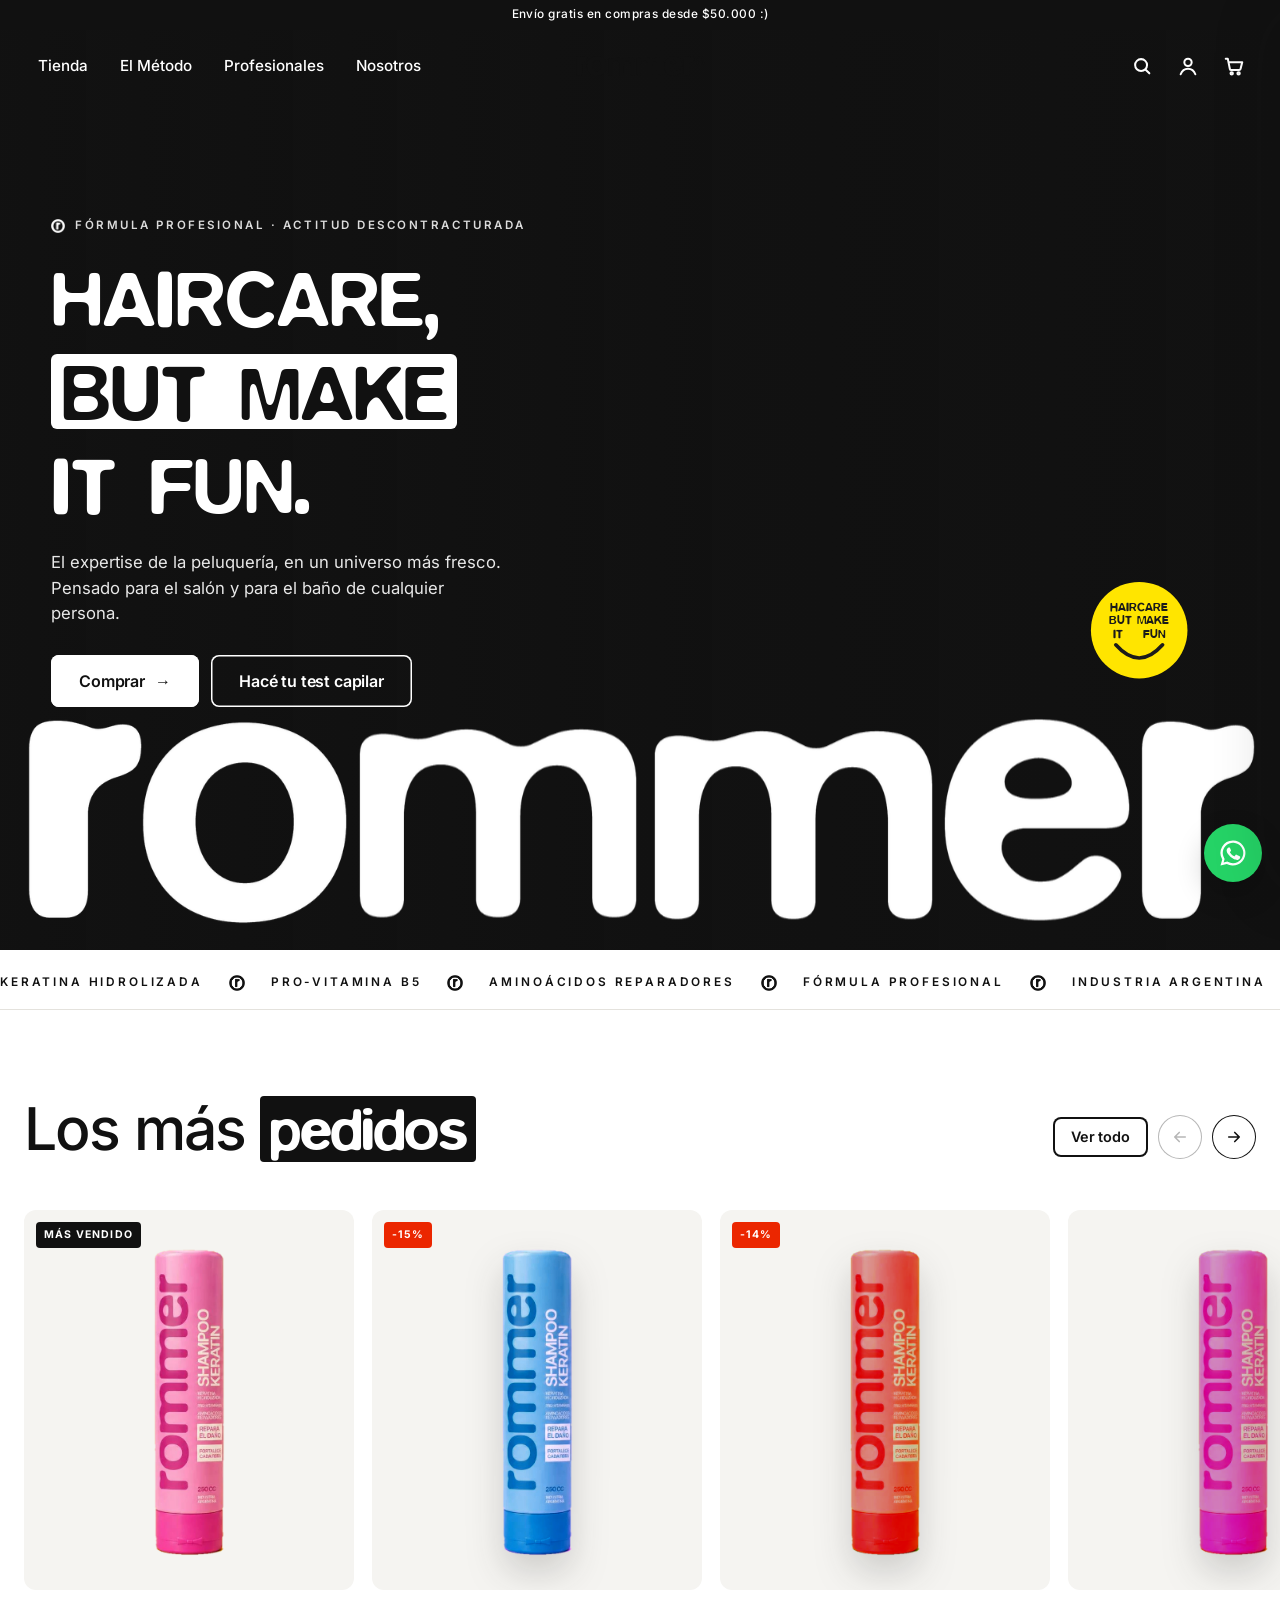
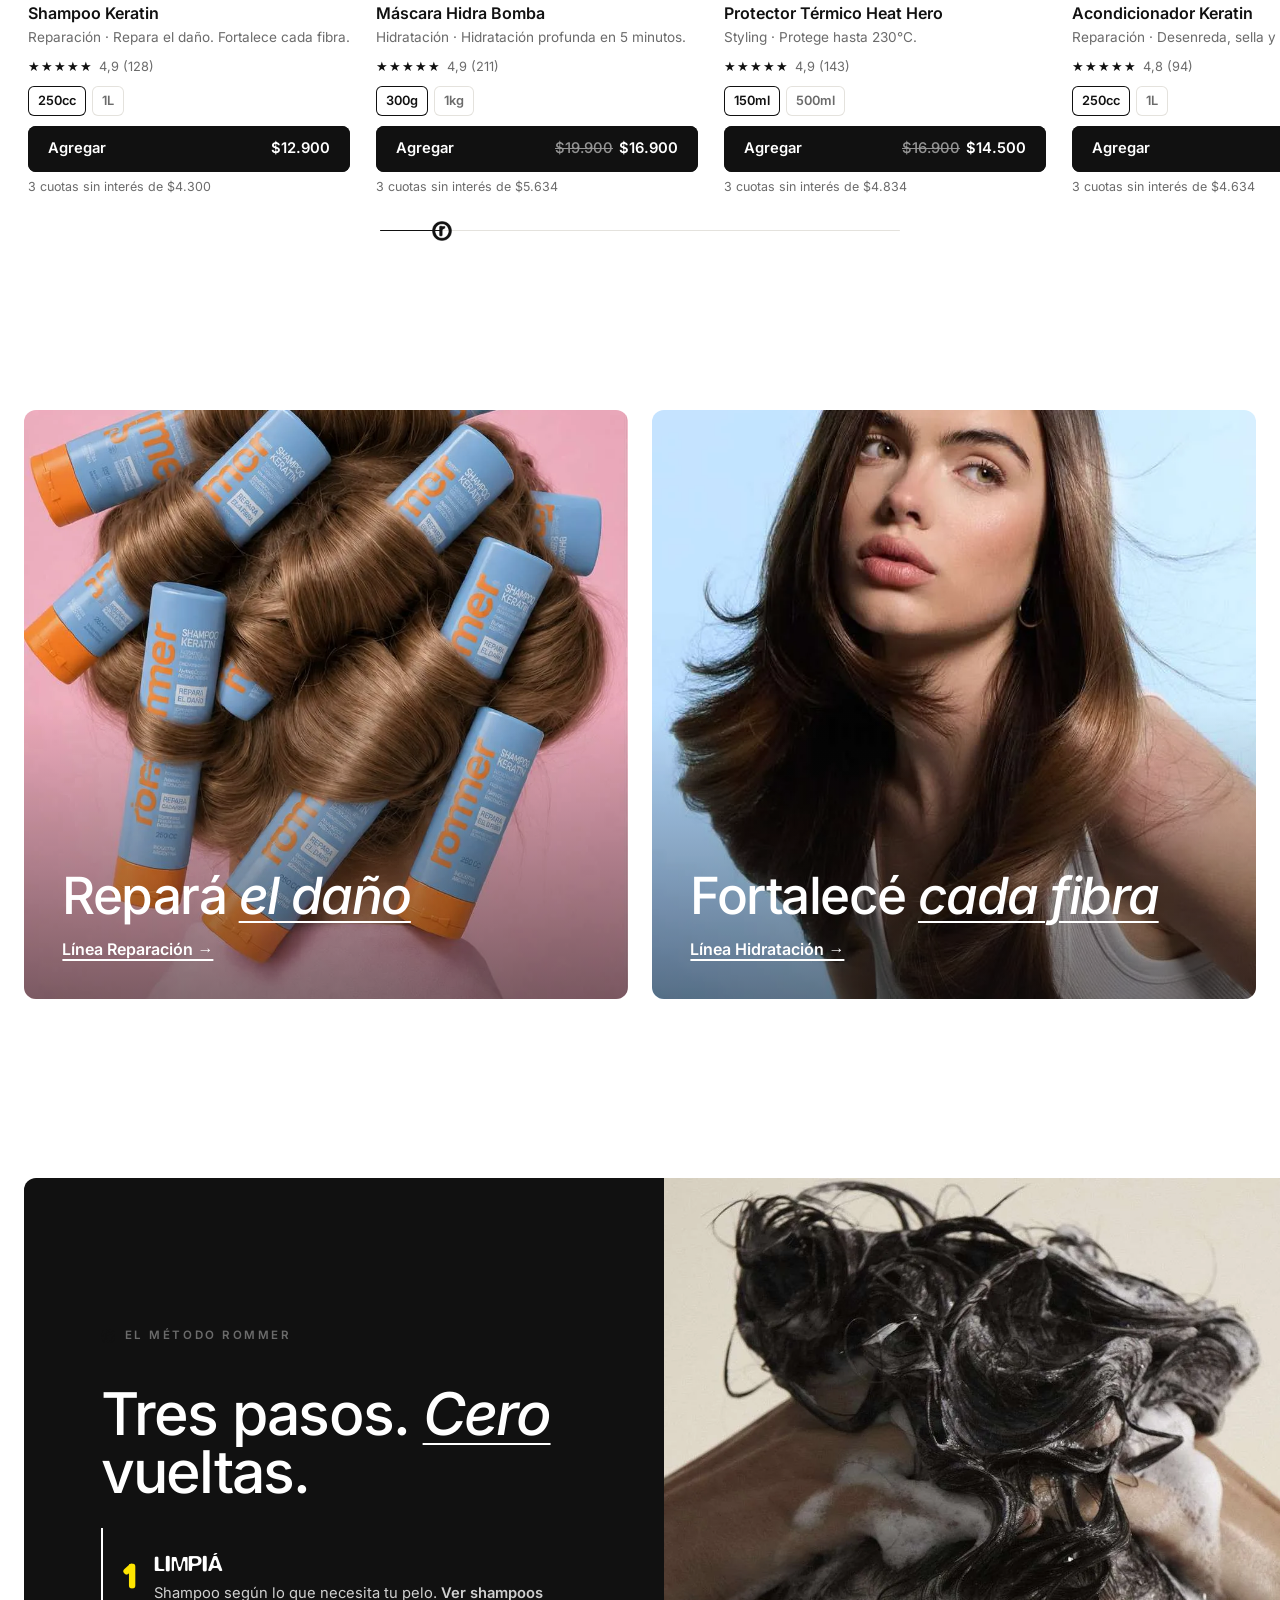
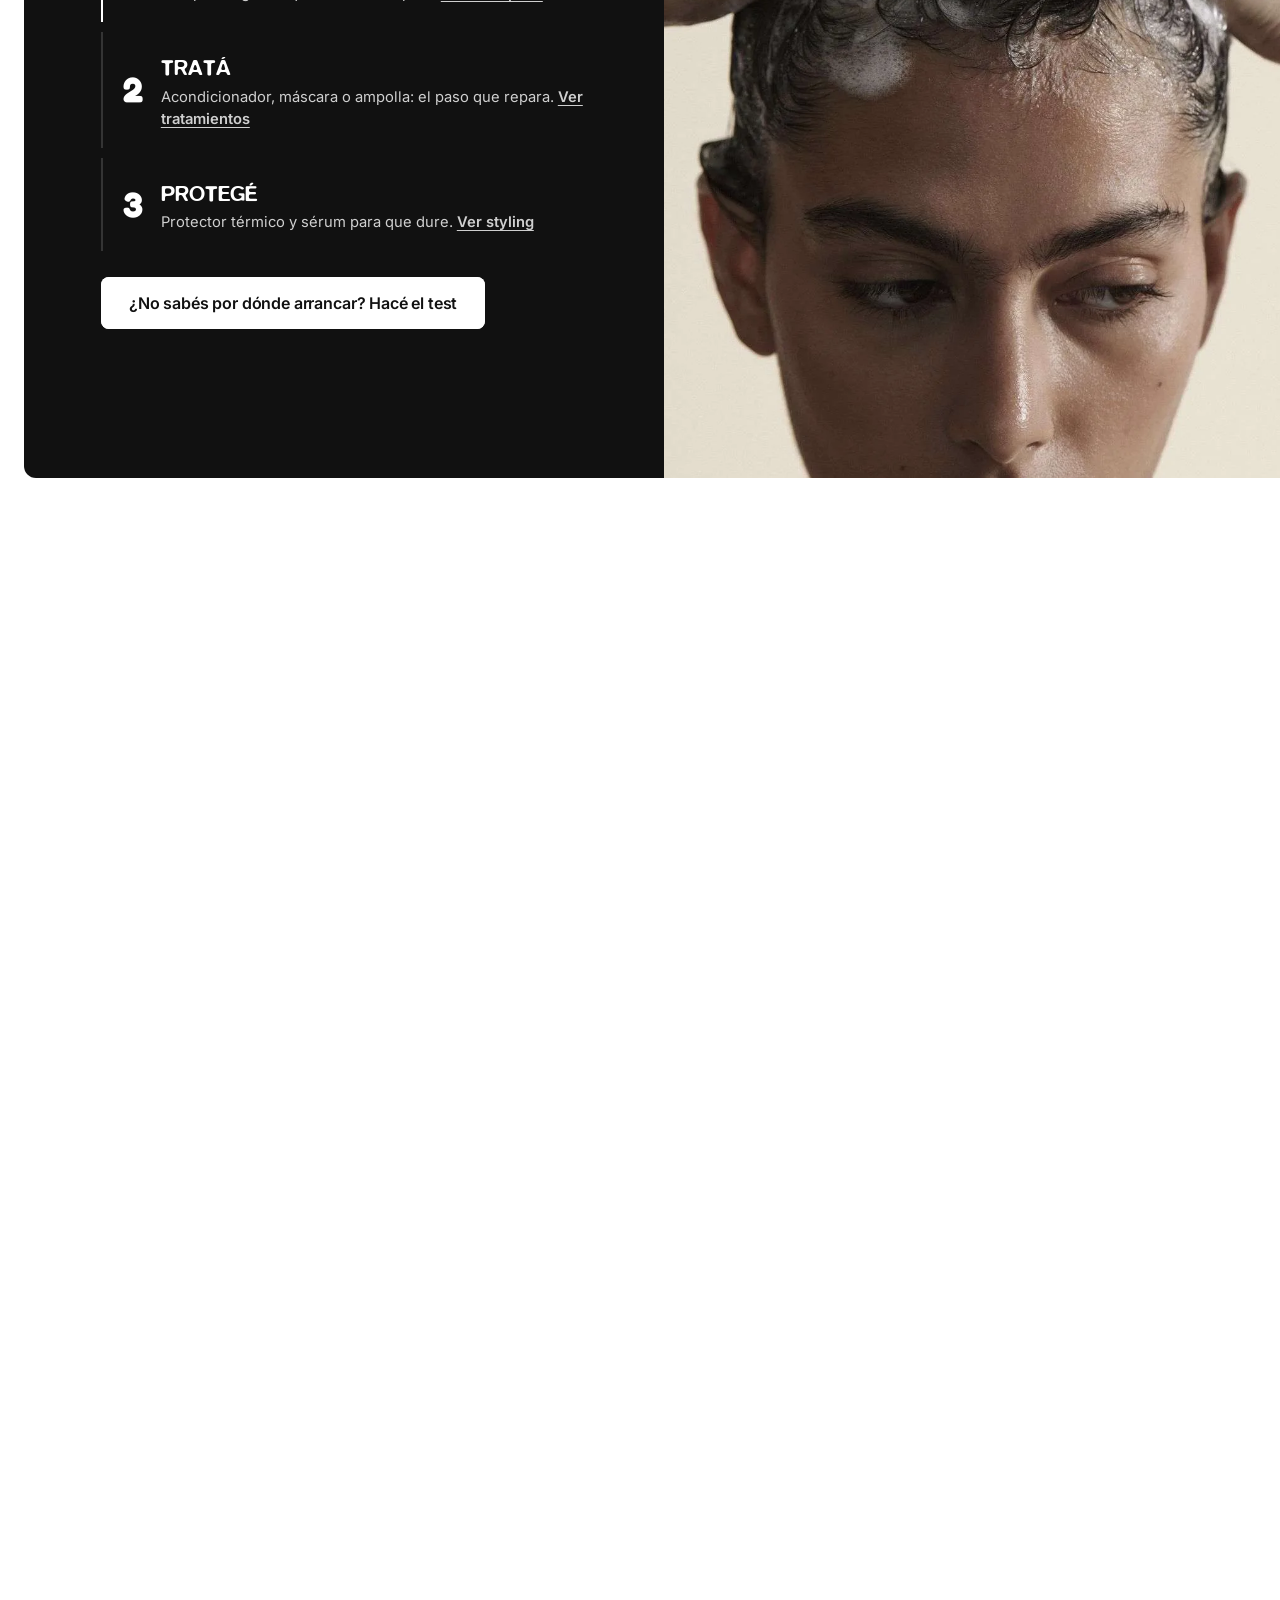
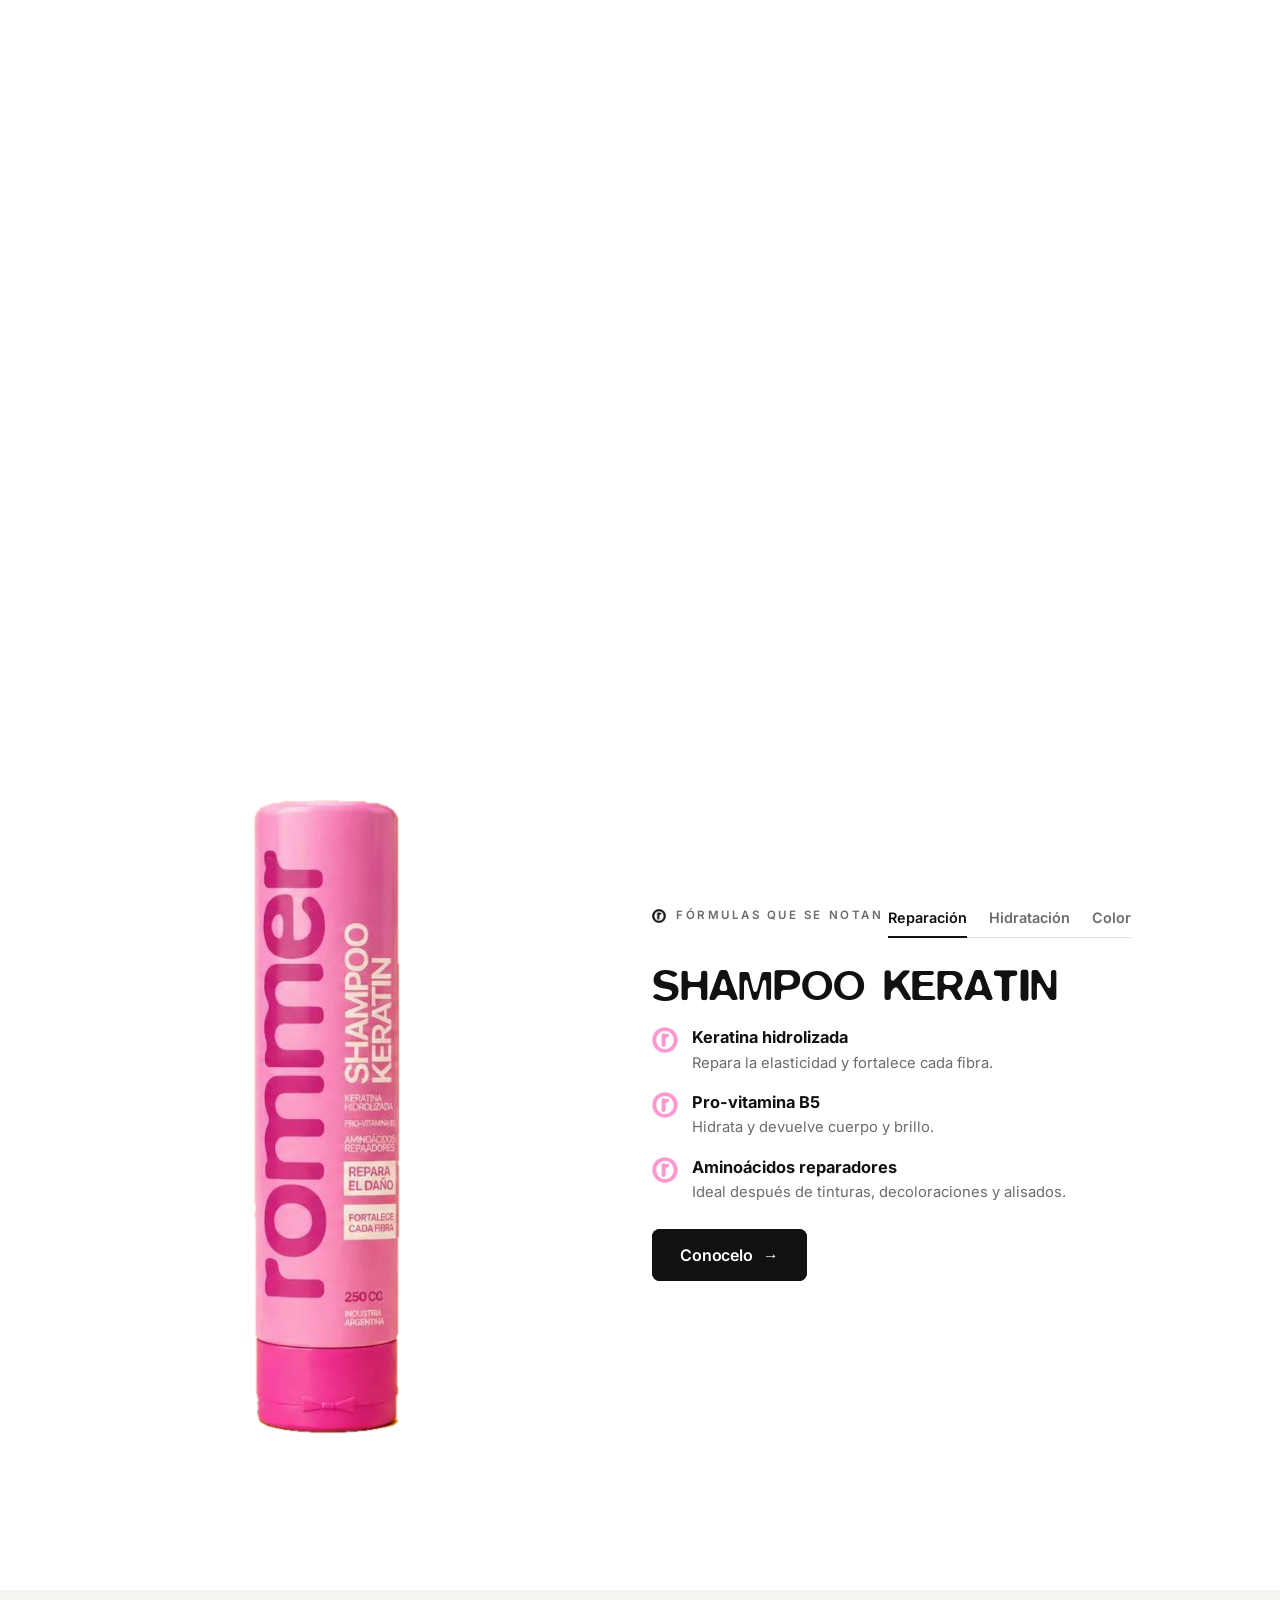
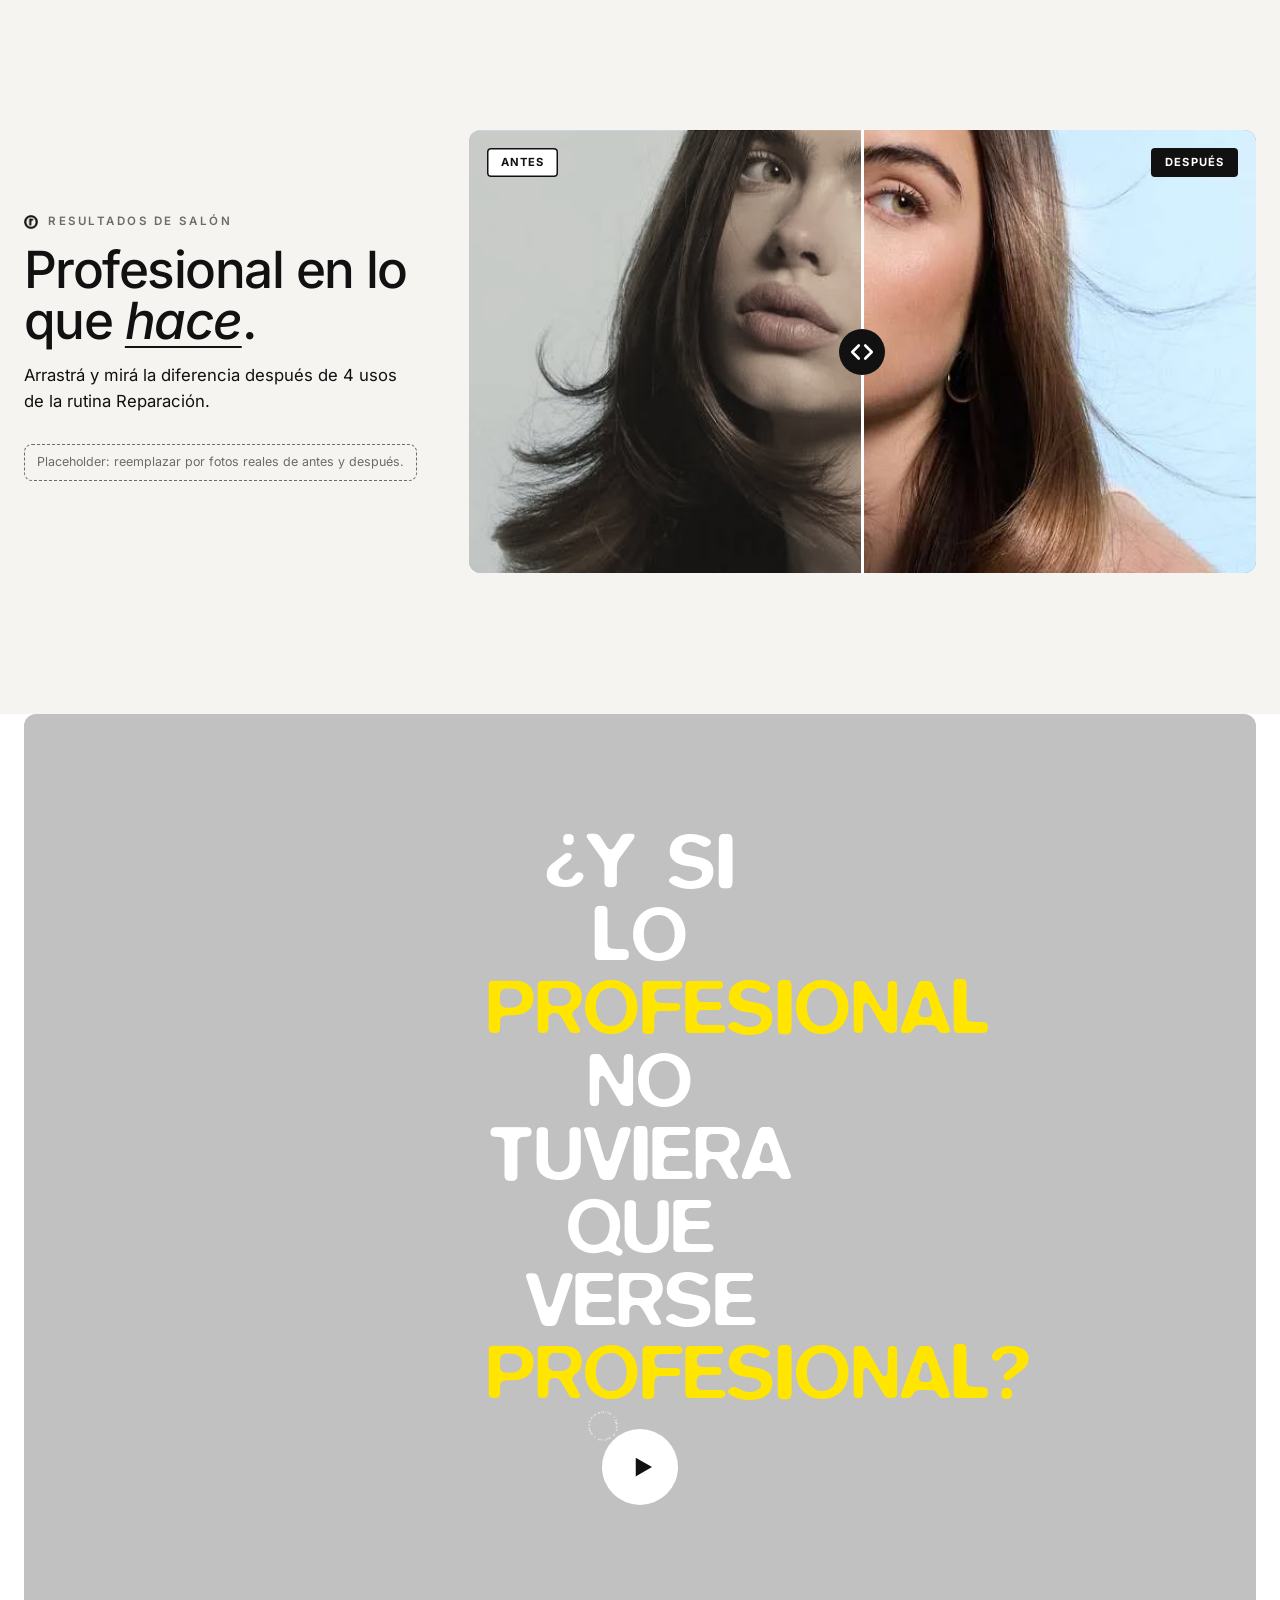
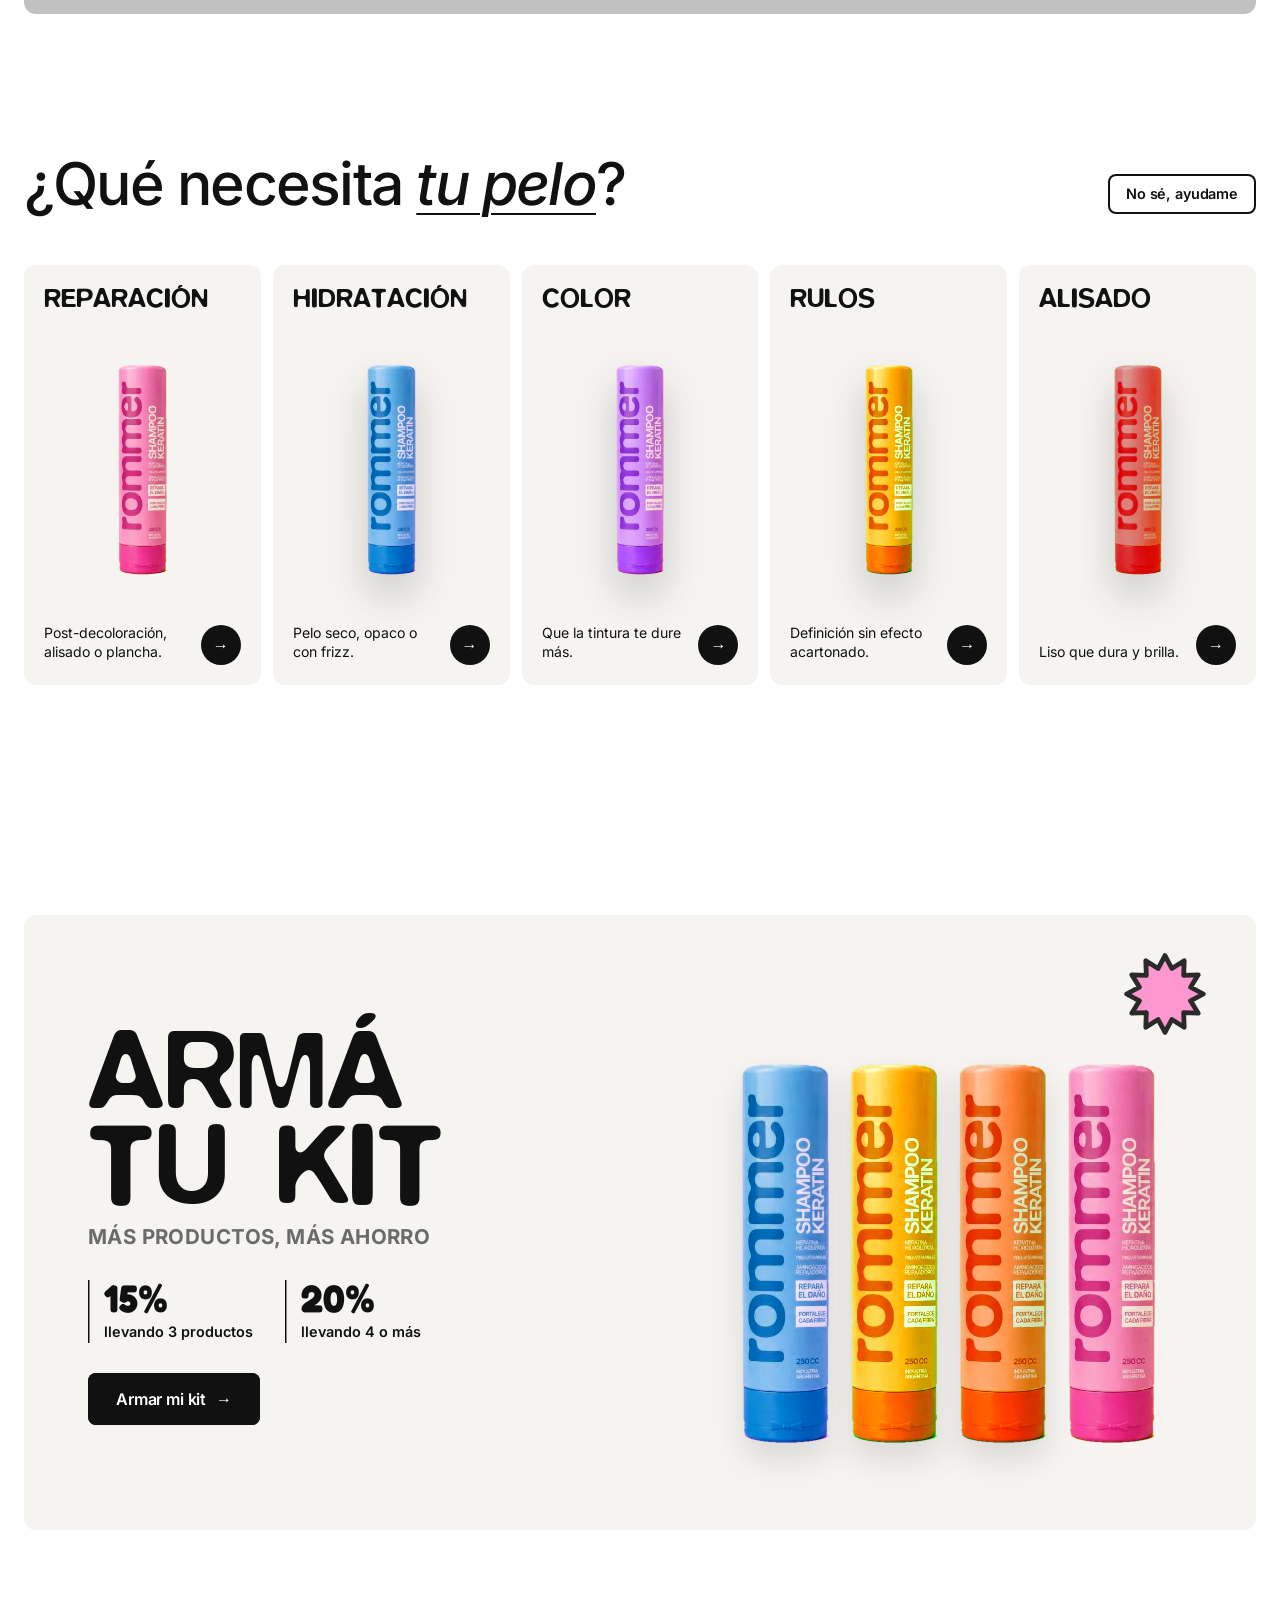
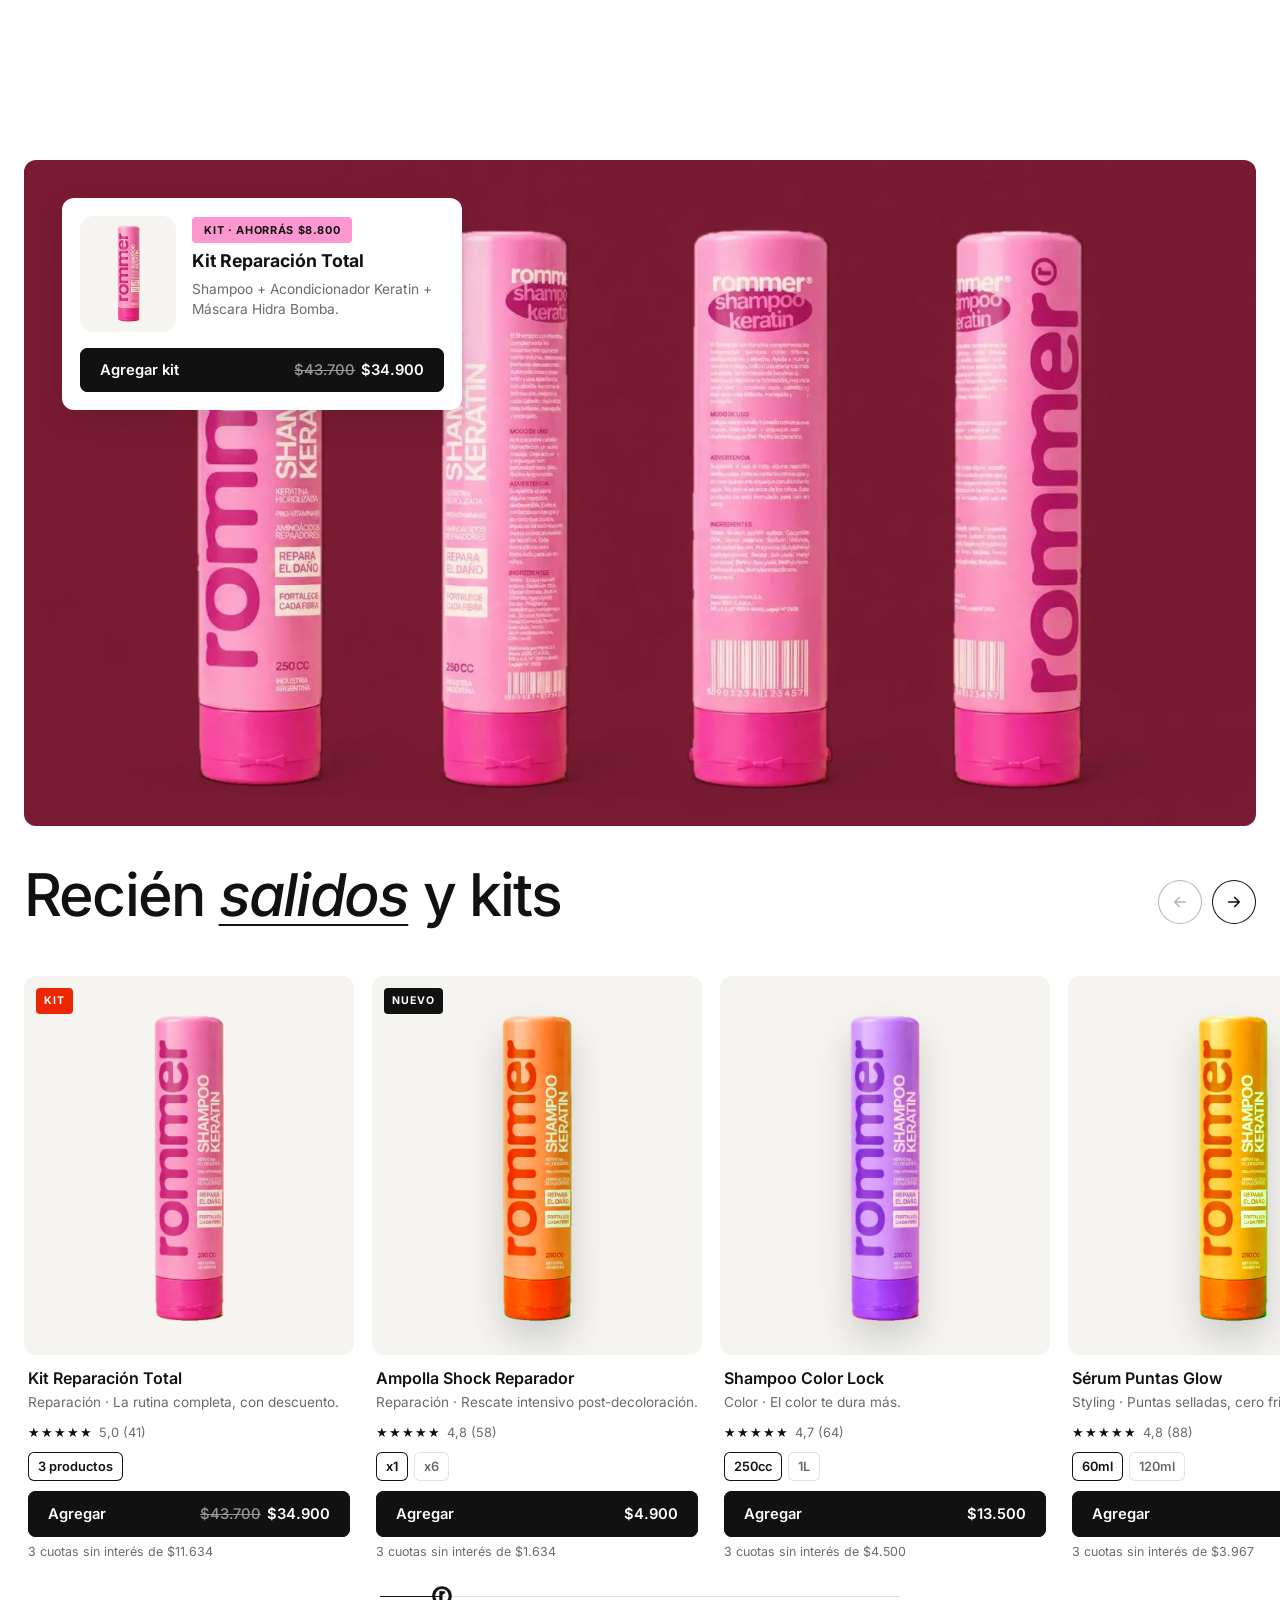
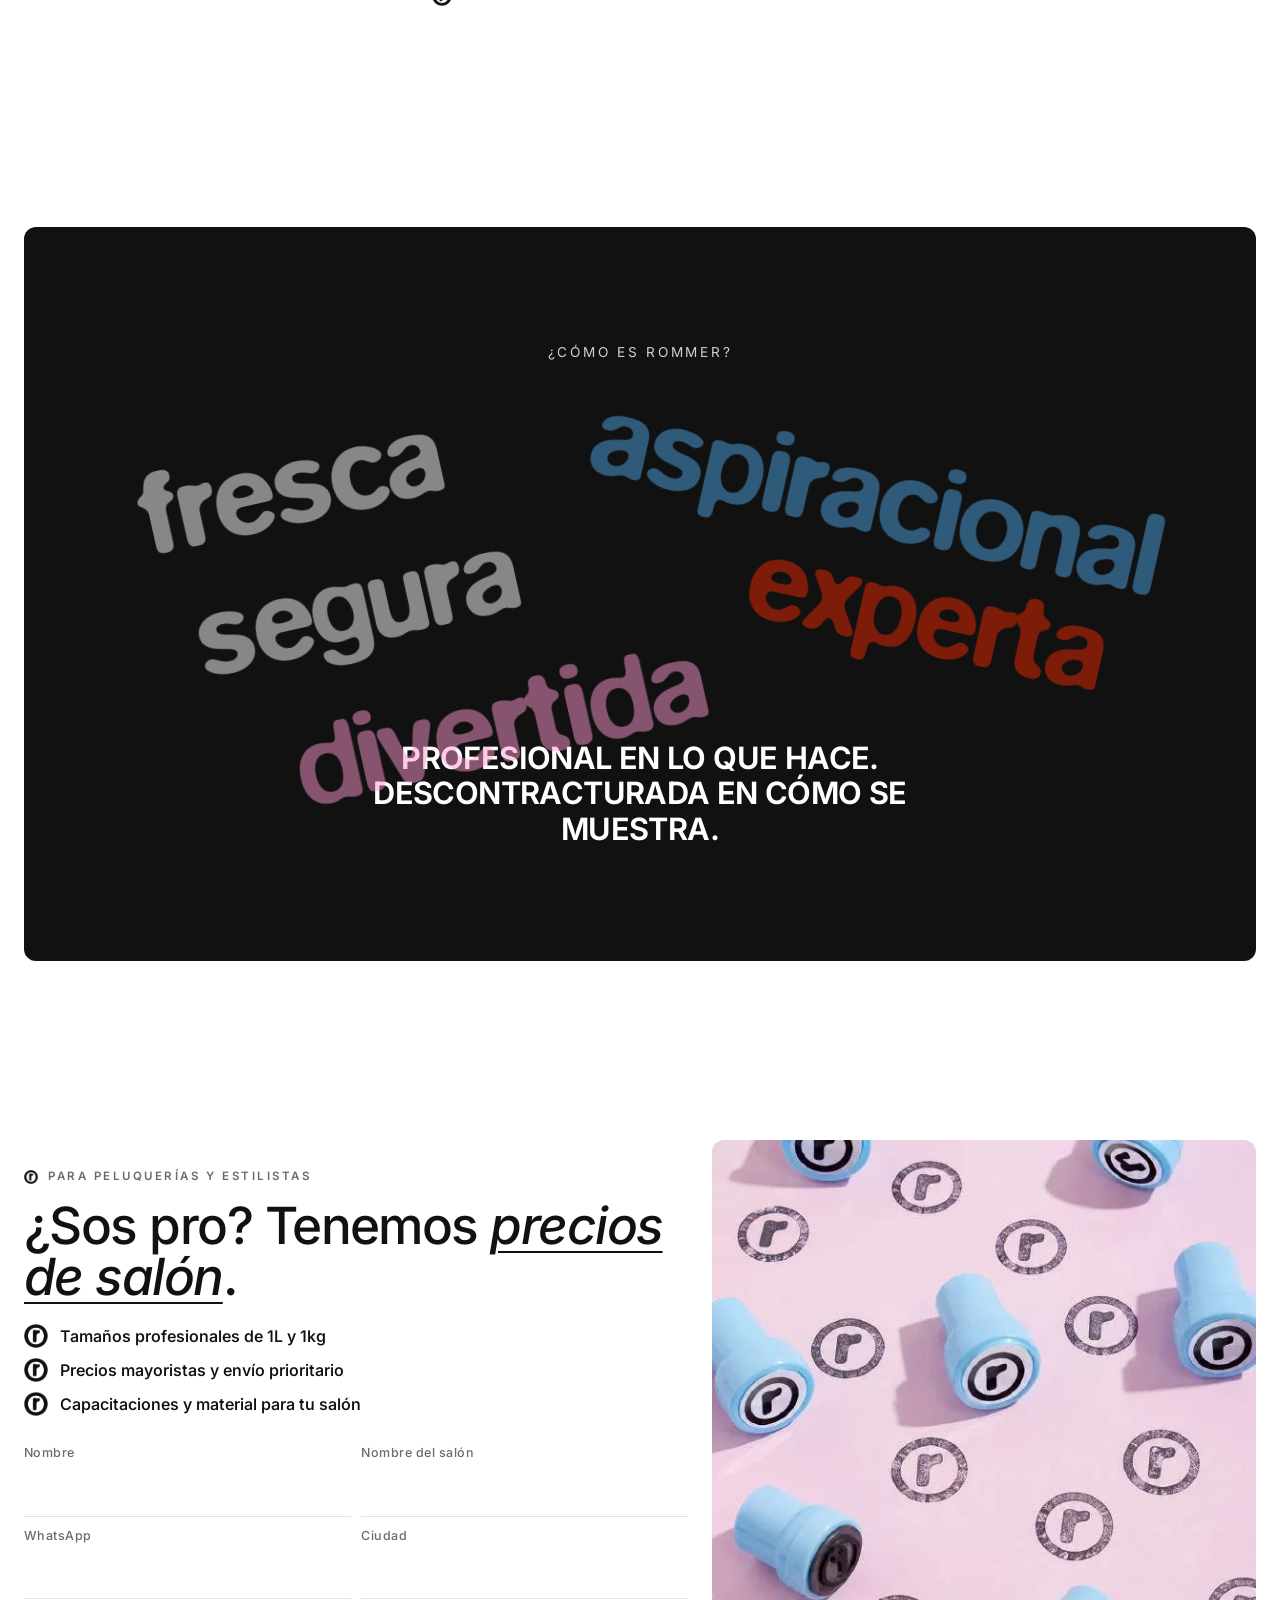
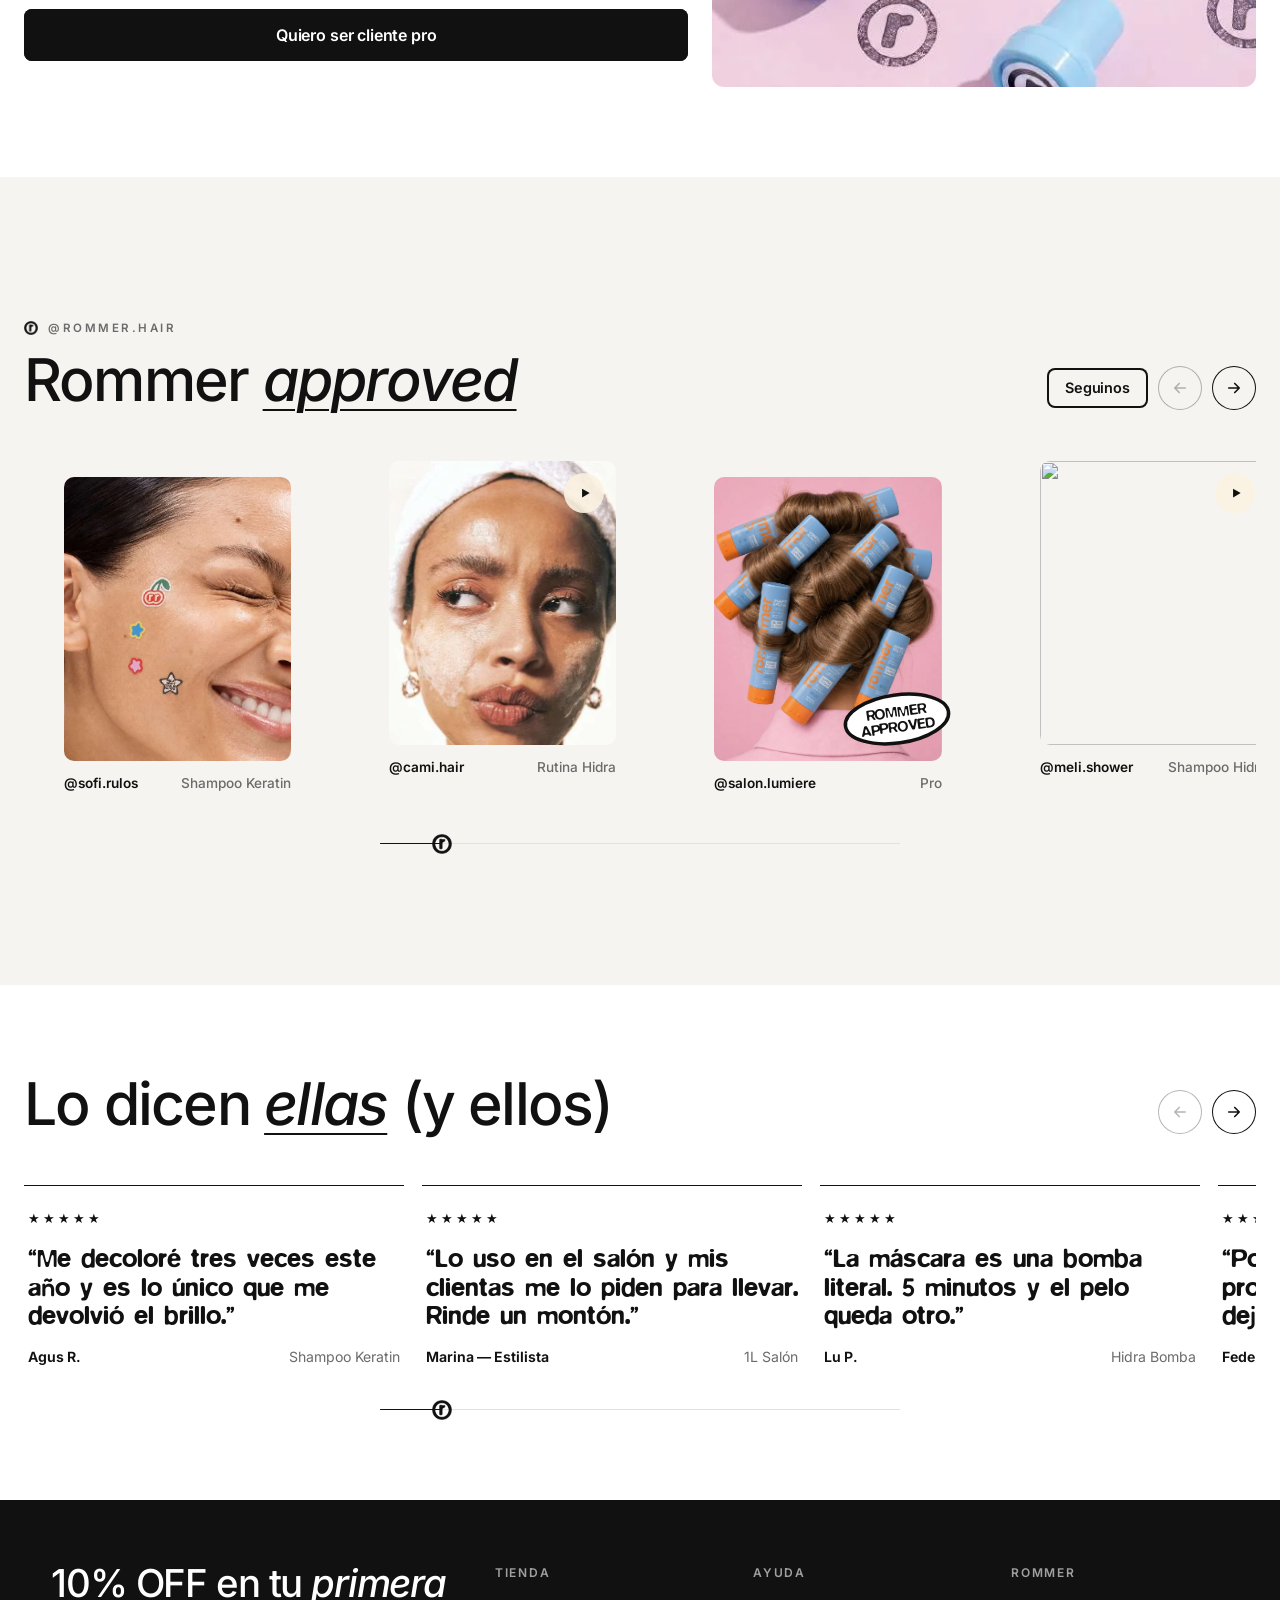
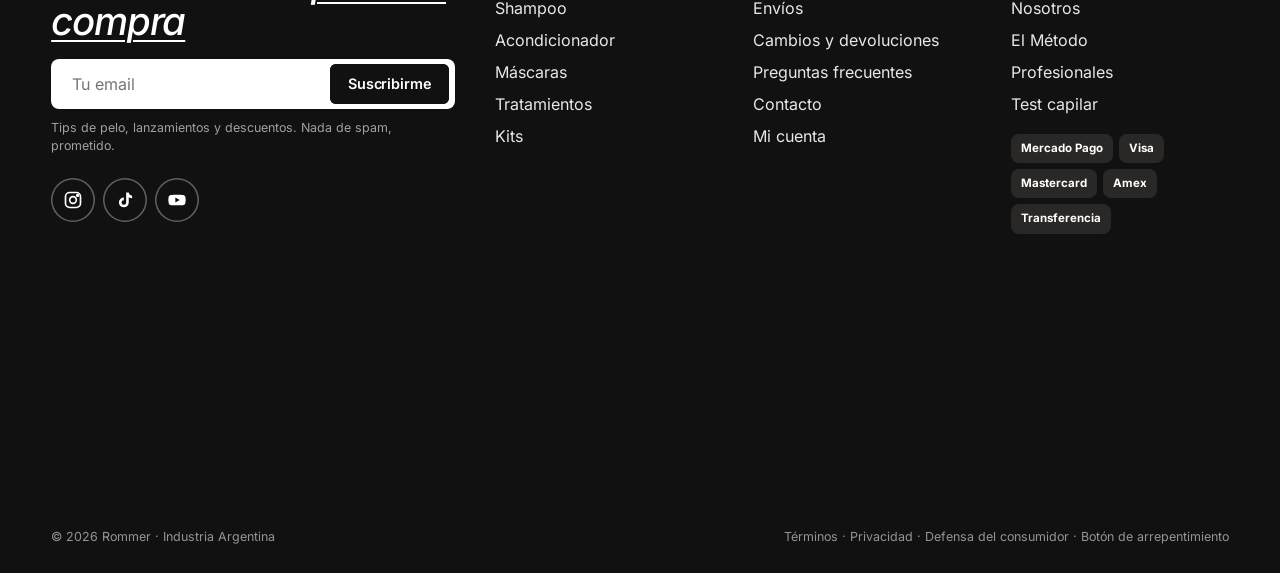
==== commit 2396cee1: "Add files via upload" ====
--- a/index.html
+++ b/index.html
@@ -90,7 +90,7 @@
         </div>
       </div>
       <div class="hero__media" data-depth=".25">
-        <img src="assets/img/foam-kiss.webp" alt="Chica con espuma de shampoo en el pelo" fetchpriority="high">
+        <img src="assets/img/hero-espuma.webp" alt="Manos con espuma de shampoo en el pelo" fetchpriority="high">
       </div>
       <span class="sticker hero__smiley" data-sticker="smiley" data-tone="color"></span>
       <div class="hero__word" aria-hidden="true"><span class="js-wordmark"></span></div>
@@ -229,7 +229,7 @@
 
   <!-- 10. Video full-bleed -->
   <section class="film" aria-label="Video de campaña">
-    <div class="film__media"><img src="assets/img/foam-hands.webp" alt="" loading="lazy" style="object-position:50% 30%"></div>
+    <div class="film__media"><img src="assets/img/foam-kiss.webp" alt="" loading="lazy"></div>
     <div class="film__copy">
       <h2 class="display"><span class="w">¿Y</span> <span class="w">si</span> <span class="w">lo</span> <span class="w y">profesional</span> <span class="w">no</span> <span class="w">tuviera</span> <span class="w">que</span> <span class="w">verse</span> <span class="w y">profesional?</span></h2>
       <button class="play js-soon" data-soon="Acá va el video de campaña (placeholder)" aria-label="Ver video">
